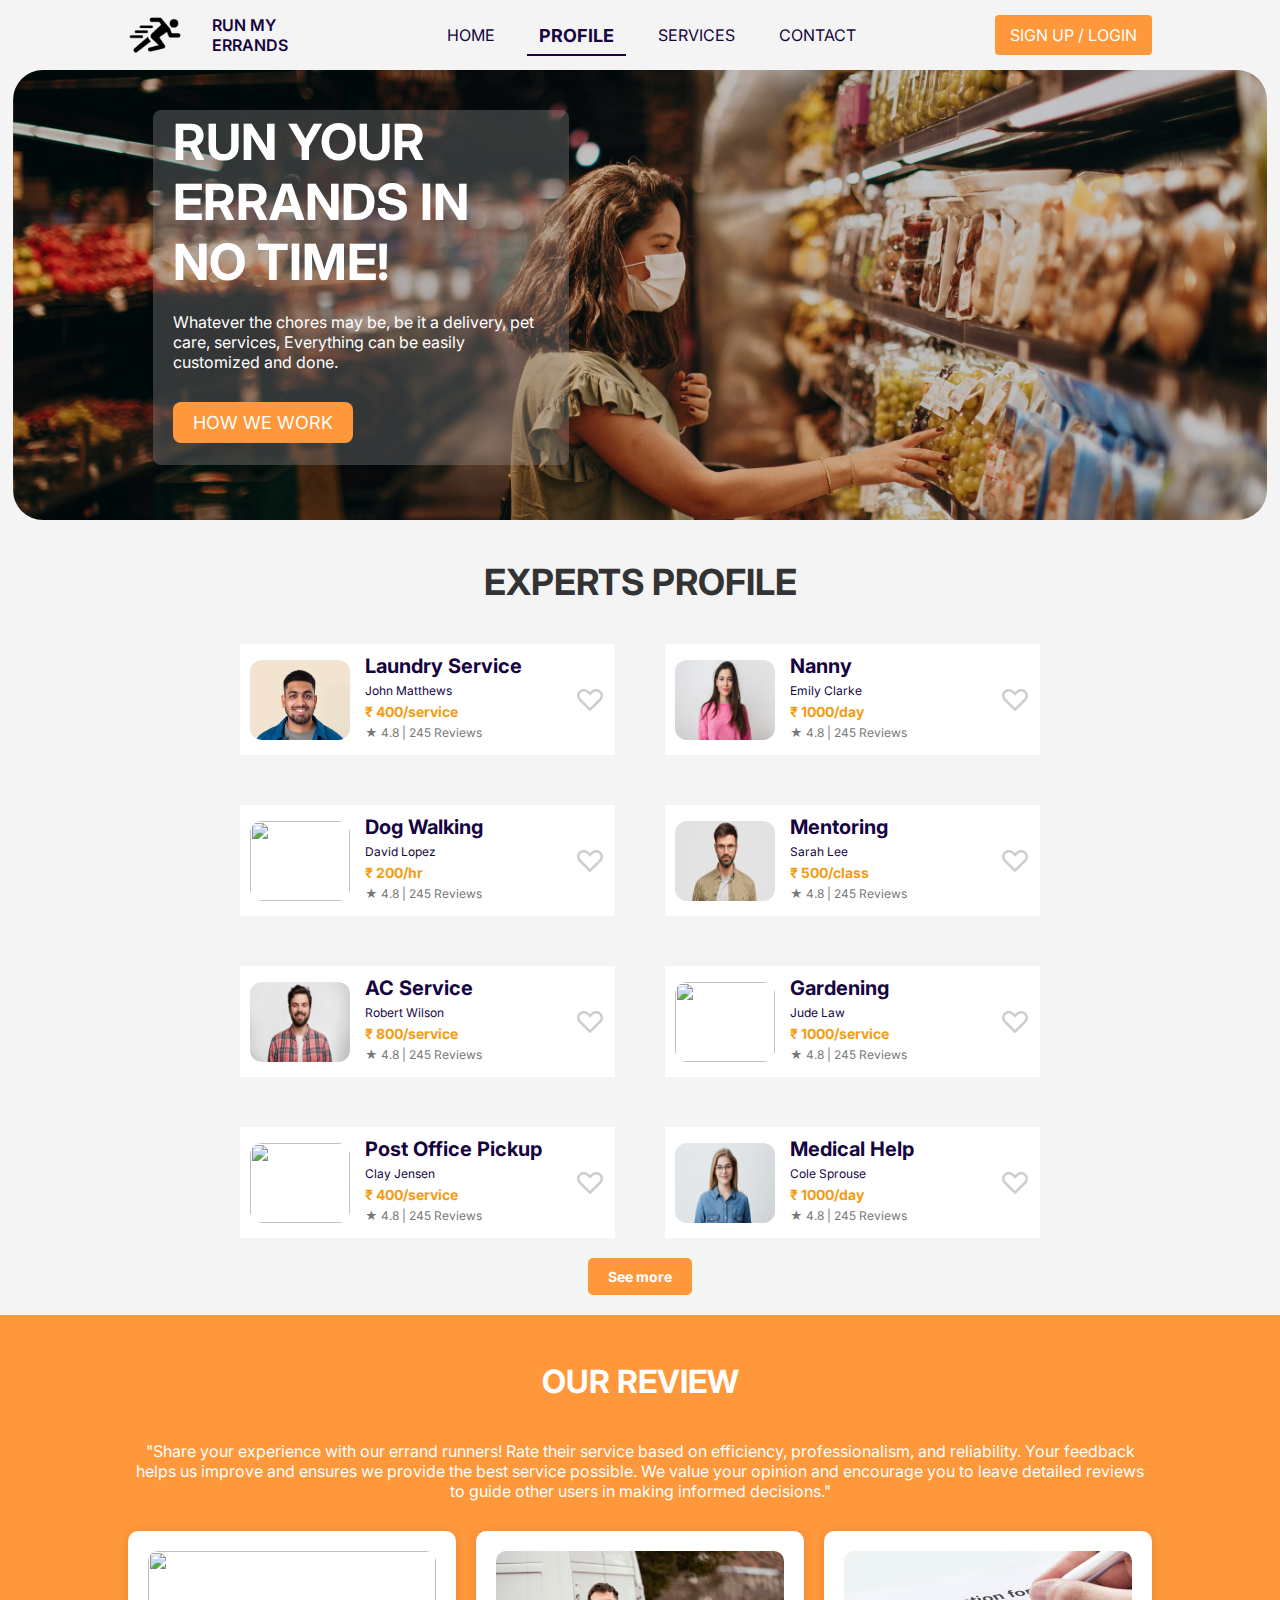
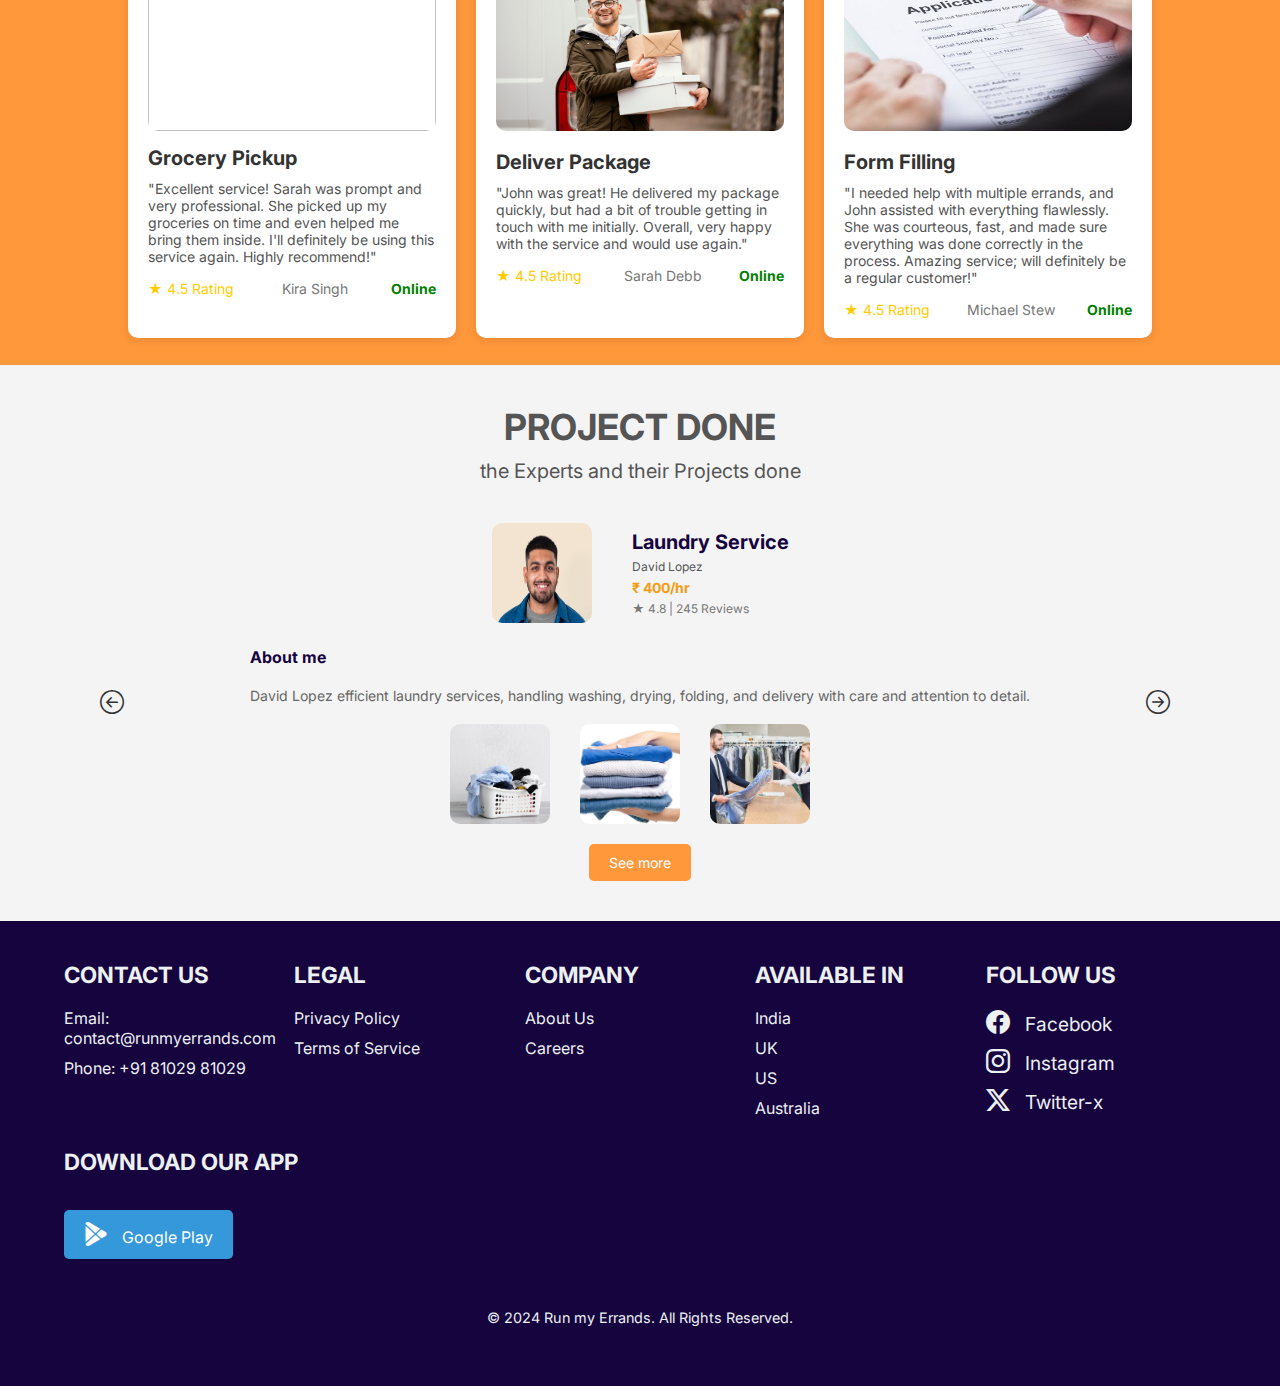
==== profile.html @ 44291fd5 "profile page added" ====
<!DOCTYPE html>
<html lang="en">
<head>
    <meta charset="UTF-8">
    <meta name="viewport" content="width=device-width, initial-scale=1.0">
    <title>Responsive Website</title>
    <link rel="stylesheet" href="https://cdn.jsdelivr.net/npm/bootstrap-icons@1.11.3/font/bootstrap-icons.min.css">
    <link rel="stylesheet" href="./css/profile.css">
</head>
</head>

<body>

        <!-- Navigation Bar -->
        <header>
            <nav class="navbar">
                <input type="checkbox" id="menu-toggle">
                <label for="menu-toggle" class="hamburger">
                    <div><li><a href="#home">HOME</a></li></div>
                    <div><li><a href="#profile">PROFILE</a></li></div>
                    <div><li><a href="#services">SERVICES</a></li></div>
                    <div><li><a href="#contact">CONTACT</a></li></div>
                </label>
                <div class="container-wrapper">
                    <div class="logo">
                        <a href="#">RUN MY<br>ERRANDS</a>
                        <img src="./images/logo.png" alt="logo">
                    </div>
                    <ul class="nav-links">
                        <li><a href="index.html">HOME</a></li>
                        <li><a href="profile.html" class="active">PROFILE</a></li>
                        <li><a href="#services">SERVICES</a></li>
                        <li><a href="#contact">CONTACT</a></li>
                    </ul>
                    <div class="button-container">
                        <button>SIGN UP / LOGIN</button>
                    </div>
                </div>
            </nav>
        </header>
        
    
        <!-- Hero Banner -->
        <section id="hero">
            <div class="hero-container-wrapper">
                <div class="hero-content">
                    <h1>RUN YOUR ERRANDS IN NO TIME!</h1>
                    <p>Whatever the chores may be, be it a delivery, pet care, services, Everything can be easily customized
                        and done.</p>
                    <div class="button">
                        <a href="#profile" class="btn-primary">HOW WE WORK</a>
                    </div>
                </div>
            </div>
        </section>
    
     <!-- Profile Cards Section -->

     <section class="experts-section">
        <h1>EXPERTS PROFILE</h1>
        <div class="experts-grid">
            <div class="expert-card">
               <img src="./images/profile-photos/i1.jpg">
                <div class="expert-details">
                    <h3>Laundry Service</h3>
                    <p>John Matthews</p>
                    <p class="price">₹ 400/service</p>
                    <p class="rating">★ 4.8 | 245 Reviews</p>
                </div>
                <span class="favorite">♡</span>
            </div>

            <div class="expert-card">
                <img src="./images/profile-photos/i2.jpg">
                <div class="expert-details">
                    <h3>Nanny</h3>
                    <p>Emily Clarke</p>
                    <p class="price">₹ 1000/day</p>
                    <p class="rating">★ 4.8 | 245 Reviews</p>
                </div>
                <span class="favorite">♡</span>
            </div>

            <div class="expert-card">
                <img src="./images/profile-photos/i3.jpg">
                <div class="expert-details">
                    <h3>Dog Walking</h3>
                    <p>David Lopez</p>
                    <p class="price">₹ 200/hr</p>
                    <p class="rating">★ 4.8 | 245 Reviews</p>
                </div>
                <span class="favorite">♡</span>
            </div>

            <div class="expert-card">
                <img src="./images/profile-photos/i4.jpg">
                <div class="expert-details">
                    <h3>Mentoring</h3>
                    <p>Sarah Lee</p>
                    <p class="price">₹ 500/class</p>
                    <p class="rating">★ 4.8 | 245 Reviews</p>
                </div>
                <span class="favorite">♡</span>
            </div>

            <div class="expert-card">
                <img src="./images/profile-photos/i5.jpg">
                <div class="expert-details">
                    <h3>AC Service</h3>
                    <p>Robert Wilson</p>
                    <p class="price">₹ 800/service</p>
                    <p class="rating">★ 4.8 | 245 Reviews</p>
                </div>
                <span class="favorite">♡</span>
            </div>

            <div class="expert-card">
                <img src="./images/profile-photos/i6.jpg">
                <div class="expert-details">
                    <h3>Gardening</h3>
                    <p>Jude Law</p>
                    <p class="price">₹ 1000/service</p>
                    <p class="rating">★ 4.8 | 245 Reviews</p>
                </div>
                <span class="favorite">♡</span>
            </div>

            <div class="expert-card">
                <img src="./images/profile-photos/i7.jpg">
                <div class="expert-details">
                    <h3>Post Office Pickup</h3>
                    <p>Clay Jensen</p>
                    <p class="price">₹ 400/service</p>
                    <p class="rating">★ 4.8 | 245 Reviews</p>
                </div>
                <span class="favorite">♡</span>
            </div>

            <div class="expert-card">
                <img src="./images/profile-photos/i8.jpg">
                <div class="expert-details">
                    <h3>Medical Help</h3>
                    <p>Cole Sprouse</p>
                    <p class="price">₹ 1000/day</p>
                    <p class="rating">★ 4.8 | 245 Reviews</p>
                </div>
                <span class="favorite">♡</span>
            </div>
        </div>
        <div class="see-more">
            <a href="#">See more</a>
        </div>
    </section>

    <!-- Review section starts -->
    <section class="reviews">
        <div class="review-wrapper">
        <div class="review-list">
            <section class="reviews-section">
                <h2>OUR REVIEW</h2>
                <br>
                <p>"Share your experience with our errand runners! Rate their service based on efficiency, professionalism, and reliability. Your feedback helps us improve and ensures we provide the best service possible. We value your opinion and encourage you to leave detailed reviews to guide other users in making informed decisions."</p>
                <div class="review-cards">
                    <div class="review-card">
                        <img src="./images/profile-photos/dogwalking.jpg">
                        <h3>Grocery Pickup</h3>
                        <p>"Excellent service! Sarah was prompt and very professional. She picked up my groceries on time and even helped me bring them inside. I'll definitely be using this service again. Highly recommend!"</p>
                        <div class="review-footer">
                            <span class="rating">★ 4.5 Rating</span>
                            <span>Kira Singh</span>
                            <span class="status">Online</span>
                        </div>
                    </div>
                    <div class="review-card">
                        <img src="./images/profile-photos/delivery.jpg">
                        <h3>Deliver Package</h3>
                        <p>"John was great! He delivered my package quickly, but had a bit of trouble getting in touch with me initially. Overall, very happy with the service and would use again."</p>
                        <div class="review-footer">
                            <span class="rating">★ 4.5 Rating</span>
                            <span>Sarah Debb</span>
                            <span class="status">Online</span>
                        </div>
                    </div>
                    <div class="review-card">
                        <img src="/images/profile-photos/form-fillimg.jpg">
                        <h3>Form Filling</h3>
                        <p>"I needed help with multiple errands, and John assisted with everything flawlessly. She was courteous, fast, and made sure everything was done correctly in the process. Amazing service; will definitely be a regular customer!"</p>
                        <div class="review-footer">
                            <span class="rating">★ 4.5 Rating</span>
                            <span>Michael Stew</span>
                            <span class="status">Online</span>
                        </div>
                    </div>
                </div>
            </section>
        </div>
        </div>
    </section>

    
<!-- review section ends -->
    
<!-- about expert -->
<section class="projects">
        <h1>PROJECT DONE</h1>
        <p> the Experts and their Projects done</p>
        <div class="expert-container">   
                <!-- Left Arrow -->
                <i class="bi bi-arrow-left-circle arrow-left"></i>

            <div class="service-card">
              <div class="profile">
                <img src="./images/profile-photos/i1.jpg">
              </div>
              <div class="info">
                        <h3>Laundry Service</h3>
                        <p>David Lopez</p>
                        <p class="price">₹ 400/hr</p>
                        <p class="rating">★ 4.8 | 245 Reviews</p>
                    </div>
            </div>
            <br>
        
            <div class="about">
              <h3>About me</h3>
              <p>David Lopez efficient laundry services, handling washing, drying, folding, and delivery with care and attention to detail.</p>
            </div>
        
            <div class="gallery">
              <img src="./images/profile-photos/laundry1.jpg">
              <img src="./images/profile-photos/laundry2.jpg">
              <img src="./images/profile-photos/laundry3.jpg">
            </div>
                            <!-- Right Arrow -->
                            <i class="bi bi-arrow-right-circle arrow-right"></i>
        
            <div class="see-more-about">
                <a href="#">See more</a>
            </div>
        </div>
</section>

    <!-- Footer Section -->
    <footer class="footer">
        <div class="container">
            <div class="footer-section contact-us">
                <h3>CONTACT US</h3>
                <a href="#" class="contact">Email: contact@runmyerrands.com</a>
                <a href="#" class="contact">Phone: +91 81029 81029</a>
            </div>

            <div class="footer-section legal">
                <h3>LEGAL</h3>
                <ul>
                    <li><a href="#">Privacy Policy</a></li>
                    <li><a href="#">Terms of Service</a></li>
                </ul>
            </div>

            <div class="footer-section company">
                <h3>COMPANY</h3>
                <ul>
                    <li><a href="#">About Us</a></li>
                    <li><a href="#">Careers</a></li>
                </ul>
            </div>

            <div class="footer-section available-in">
                <h3>AVAILABLE IN</h3>
                <a href="#" class="country">India</a>
                <a href="#" class="country">UK</a>
                <a href="#" class="country">US</a>
                <a href="#" class="country">Australia</a>
            </div>

            <div class="footer-section social-links">
                <h3>FOLLOW US</h3>
                <a href="https://www.facebook.com/" target="_blank" class="social-icon" ><i class="bi bi-facebook"></i> Facebook</a>
                <a href="https://www.instagram.com/" target="_blank"class="social-icon"><i class="bi bi-instagram"></i> Instagram</a>
                <a href="https://x.com/" target="_blank" class="social-icon"><i class="bi bi-twitter-x"></i> Twitter-x</a>
            </div>

            <div class="footer-section download-links">
                <h3>DOWNLOAD OUR APP</h3>
                <a href="https://r.search.yahoo.com/_ylt=AwrKHAWwHWtn9AIAH6S7HAx.;_ylu=Y29sbwNzZzMEcG9zAzEEdnRpZAMEc2VjA3Ny/RV=2/RE=1736282801/RO=10/RU=https%3a%2f%2fplay.google.com%2f/RK=2/RS=LiY57EEKbMz_Dxvr5HubxwQuwfU-" target="_blank" class="store-link">
                    <i class="bi bi-google-play"></i>
                    Google Play
                </a>
            </div>
        </div>  

            <!-- Copyright Section -->
            <div class="footer-bottom">
                <p>© 2024 Run my Errands. All Rights Reserved.</p>
            </div>
    </footer>
    
</body>
</html>
---- css/profile.css ----
@import url(https://fonts.googleapis.com/css2?family=Inter:wght@100;200;300;400;500;600;800;900&display=swap);

* {
    padding: 0px;
    margin: 0px;
    font-family: 'Inter', sans-serif;
}

body {
    font-family: 'Arial', sans-serif;
    background-color: #f4f4f4;
    color: rgb(22, 4, 63);
}

/* Navigation Bar starts */
.navbar {
    height: 70px;
    width: 100%;
    display: flex;
    align-items: center;
    justify-content: center;
}

.navbar .container-wrapper {
    height: 100%;
    width: 80%;
    display: flex;
    align-items: center;
    justify-content: space-between;
}

.navbar .logo {
    display: flex;
    align-items: center;
    justify-content: center;
    gap: 10px;
}

.navbar .logo a {
    color: rgb(22, 4, 63);
    font-size: 16px;
    text-decoration: none;
    order: 1;
    font-weight: 600;
}

.navbar .container-wrapper .logo img {
    height: 54px;
    width: 54px;
}

.navbar .nav-links {
    list-style: none;
    display: flex;
}

.navbar .nav-links li {
    margin-left: 20px;
}

.navbar .nav-links a {
    color: rgb(22, 4, 63);
    text-decoration: none;
    font-size: 16px;
    padding: 8px 12px;
}

.navbar .nav-links a:hover {
    color: #ffffff;
    background-color: rgb(22, 4, 63);
    border-radius: 4px;
    box-shadow: 0 8px 15px rgba(0, 0, 0, 0.2);
}

.navbar .nav-links a.active {
    font-size: 18px;
    font-weight: bold;
    border-bottom: 2px solid rgb(22, 4, 63);
}

.navbar .container-wrapper .button-container button {
    padding: 10px 15px;
    background-color: rgb(255, 151, 59);
    color: rgb(255, 255, 255);
    border: none;
    font-size: 16px;
    border-radius: 4px;
}

.navbar .container-wrapper .button-container button:hover {
    background-color: #e65c00;
    transform: scale(1.05);
    box-shadow: 0 8px 15px rgba(0, 0, 0, 0.2);
    transition-duration: 0.7s;
}

.navbar .container-wrapper .button-container button:active {
    background-color: green;
    /* transition-duration: 0.7s; */
}

#menu-toggle {
    display: none;
}

.hamburger {
    display: none;
    cursor: pointer;
    flex-direction: column;
    gap: 4px;
}

.hamburger div {
    width: 25px;
    height: 3px;
    background-color: rgb(22, 4, 63);
}


/* Navigation Bar ends */

/* Media query- Navbar */
@media only screen and (max-width: 930px) {
    .container-wrapper {
        justify-content: space-evenly;
    }

    .nav-links {
        position: absolute;
        top: 70px;
        left: 0;
        width: 100%;
        background-color: #fff;
        flex-direction: column;
        text-align: left;
        padding-left: 20px;
        max-height: 0;
        overflow: hidden;
        transition: max-height 0.3s ease-in-out;
    }

    .nav-links li {
        margin: 15px 0;
    }

    .hamburger {
        display: flex;
    }

    .navbar .logo {
        position: absolute;
        left: 50%;
        transform: translateX(-50%);
    }

    .button-container {
        position: absolute;
        right: 40px;
    }
}

/* Hero Banner starts*/
#hero {
    height: 450px;
    width: auto;
    display: flex;
    align-items: center;
    justify-content: center;
    /*background-color: orange;*/
}

#hero .hero-container-wrapper {
    height: 100%;
    width: 98%;
    background-color: blueviolet;
    background-image: url('../images/banner.jpg');
    background-size: cover;
    background-position: center;
    background-color: rgb(0, 0, 0, 0.2);
    border-radius: 30px;
    background-blend-mode: overlay;
    color: white;
}

#hero .hero-container-wrapper .hero-content {
    height: 70%;
    width: 30%;
    display: flex;
    flex-direction: column;
    align-items: center;
    justify-content: center;
    padding: 20px;
    margin-left: 140px;
    margin-top: 40px;
    background-color: rgba(151, 149, 149, 0.323);
    border-radius: 8px;
    /* background-color: yellowgreen;*/
    /*filter: blur(2px);*/

}

#hero .hero-container-wrapper .hero-content .button {
    height: 100%;
    width: 100%;
    /*background-color: aqua;*/
    display: flex;
    flex-direction: column-reverse;
    align-items: start;
    justify-content: center;
    margin-bottom: 20px;
}

#hero .hero-container-wrapper .hero-content:hover {
    transform: scale(1.05);
    box-shadow: 0 8px 15px rgba(0, 0, 0, 0.2);
    transition-duration: 0.7s;
}

#hero .hero-content h3 {
    background-color: rgb(230, 92, 0);
    padding: 5px;
}

#hero .hero-content h1 {
    font-size: 50px;
    margin-bottom: 20px;
    color: white;
    /*background-color: aqua;*/
}

#hero .hero-content p {
    font-size: 16px;
    margin-bottom: 30px;
}

#hero .btn-primary {
    padding: 10px 20px;
    background-color: rgb(255, 151, 59);
    color: white;
    text-decoration: none;
    font-size: 18px;
    border-radius: 8px;
}

#hero .btn-primary:hover {
    background-color: #e65c00;
}
/* Heroic banner ends */

/* Expert secton start */

.experts-section {
    height: 1auto;
    /* padding: 40px 20px; */
    /* background-color:yellowgreen; */
    margin-top: 40px;
}

.experts-section h1 {
    font-size: 36px;
    text-align: center;
    margin-bottom: 40px;
    /* background-color: #ffcc00; */
    color: #333;
}

.experts-grid {
    display: grid;
    grid-template-columns: repeat(2, 1fr);
    grid-template-rows: repeat(4, 1fr);
    gap: 50px;
    max-width: 800px;
    margin: 0 auto;
}

.expert-card {
    display: flex;
    align-items: center;
    background: #ffffff;
    padding: 10px;
    /* border-radius: 10px;
    box-shadow: 0 2px 10px rgba(0, 0, 0, 0.1); */
}

.expert-card:hover{
  outline: 3px solid rgb(255, 151, 59);
  border-radius: 12px;
}

.expert-card img {
    width: 100px;
    height: 80px;
    border-radius: 12px;
    margin-right: 15px;
}

.expert-details {
    flex-grow: 1;
}

.expert-details h3 {
    font-size: 20px;
    margin: 0 0 5px;
}

.expert-details p {
    font-size: 12px;
    margin: 5px 0;
}

.expert-details .price {
    font-size: 14px;
    color: #f39c12;
    font-weight: bold;
}

.expert-details .rating {
    font-size: 12px;
    color: #777;
}

.favorite {
    font-size: 30px;
    color: #ccc;
    cursor: pointer;
}

.favorite:hover {
    color: #f39c12;
}

.see-more {
    text-align: center;
    margin-top: 0px;
}

.see-more a {
    display: inline-block;
    padding: 10px 20px;
    font-size: 14px;
    color: #ffffff;
    background-color: rgb(255, 151, 59);
    border-radius: 5px;
    text-decoration: none;
}

.see-more a:hover {
    background-color: #d35400;
}

.arrow-left,
.arrow-right {
    font-size: 2rem;
    color: #333;
    cursor: pointer;
}

.arrow-left {
    position: absolute;
    left: 100px;
}

.arrow-right {
    position: absolute;
    right: 100px;
}

/* expert section ends */

/* Review section starts */

.reviews {
  height: 650px;
  background-color: rgb(255, 151, 59);
  margin-top:20px;
  text-align: center;
  display: flex;
  align-items: center;
  justify-content: center;
  /* margin-bottom: 20px; */
}

.reviews h2 {
  font-size: 24px;
  margin-bottom: 10px;
}

.review-wrapper{
  height: auto;
  width: 80%;
  /* background-color: blueviolet; */
}

.review-list {
  display: flex;
  justify-content: center;
  gap: 15px;
  margin-top: 20px;
}

.reviews-section {
  /* height: 500px; */
    /* background-color:blueviolet; */
    /* padding: 40px 20px; */
    text-align: center;
    /* margin-top: 40px; */
}


.reviews-section h2 {
    font-size: 32px;
    margin-bottom: 20px;
    color: white;
    /* background-color: aqua; */
}

.reviews-section p {
    font-size: 16px;
    margin-bottom: 30px;
    color: white;
    /* background-color: #ffcc00; */
}

.review-cards {
    display: grid;
    grid-template-columns: repeat(auto-fit, minmax(300px, 1fr));
    gap: 20px;
    max-width: 1200px;
    margin: 0 auto;
    /* background-color: #2512f3; */
}

.review-card {
    background: white;
    padding: 20px;
    border-radius: 10px;
    box-shadow: 0 2px 10px rgba(0, 0, 0, 0.1);
    text-align: left;
}

.review-card img {
    width: 100%;
    border-radius: 10px;
    margin-bottom: 15px;
}

.review-card h3 {
    font-size: 20px;
    margin-bottom: 10px;
    color: #333;
}

.review-card p {
    font-size: 14px;
    color: #555;
    margin-bottom: 15px;
}

.review-footer {
    display: flex;
    justify-content: space-between;
    align-items: center;
    font-size: 14px;
    color: #777;
}

.review-footer .rating {
    color: #ffcc00;
}

.review-footer .status {
    color: green;
    font-weight: bold;
}

  img {
    width: 200px;
    height: 180px;
    margin-right: 20px;
  }
  
  /* .text-container {
    text-align: left;
    background-color: blue;
  }
  
  h2, h3, p {
    margin: 0;
  }
   */
  .reviews {
    display: flex;
    align-items: center;
  }
  
  .reviews span:first-child {
    margin-right: 5px;
  }

/* Review section ends */

/* container section starts */

.projects{
  /* background-color: pink; */
  margin-top: 40px;
  display: flex;
  flex-direction: column;
  align-items: center;
  justify-content: center;
}

.projects h1{
  color: #555;
  font-size: 36px;
}

.projects p{
  color: #555;
  font-size: 20px;
}
.expert-container {
  display: flex;
  flex-direction: column;
  align-items: center;
  justify-content: center;
  /* background-color: aquamarine; */
  margin-top: 40px;
}

h1 {
  margin-bottom: 10px;
  color: #000000;
  font-weight: bold;
  font-size: 24px;
  /* background-color: green; */
}


.service-card {
  display: flex;
  align-items: center;
  gap: 20px;
  /* background-color: green; */
}

.profile img {
  width: 100px;
  height: 100px;
  border-radius: 10px;
}

.expert-details {
  flex-grow: 1;
}

.info h3 {
  font-size: 20px;
  margin: 0 0 5px;
}

.info p {
  font-size: 12px;
  margin: 5px 0;
}

.info .price {
  font-size: 14px;
  color: #f39c12;
  font-weight: bold;
}

.info .rating {
  font-size: 12px;
  color: #777;
}

.price {
  color: #f39c12;
  font-weight: bold;
}

.rating {
  color: #f39c12;
  font-size: 14px;
}

.about h3 {
  margin-bottom: 20px;
  font-size: 16px;
  font-weight: bold;
}

.about p {
  font-size: 14px;
  color: #666;
}

.see-more {
  display: block;
  margin-top: 20px;
  color: #000000;
  font-size: 14px;
  font-weight: bold;
  text-decoration: none;
}

.gallery {
  display: flex;
  gap: 10px;
  justify-content: center;
  margin-top: 20px;
}

.gallery img {
  width: 100px;
  height: 100px;
  object-fit: cover;
  border-radius: 10px;
}

.see-more-about {
  text-align: center;
  margin-top: 20px;
}

.see-more-about a {
  display: inline-block;
  padding: 10px 20px;
  font-size: 14px;
  color: #ffffff;
  background-color: rgb(255, 151, 59);
  border-radius: 5px;
  text-decoration: none;
}


.see-more-about a:hover {
  background-color: #d35400;
}
/* container section ends */

/* Footer section starts */
.footer {
  background-color: rgb(22, 4, 63);
  color: white;
  padding: 40px 0;
  font-family: Arial, sans-serif;
  margin-top: 40px;
}

.container {
  width: 90%;
  max-width: 1200px;
  margin: 0 auto;
  display: flex;
  flex-wrap: wrap;
  justify-content: space-between;
}

.footer-section {
  flex: 1 1 200px;
  margin-bottom: 20px;
}

.footer-section h3 {
  font-size: 1.4rem;
  margin-bottom: 20px;
  font-weight: bold;
  color: #ecf0f1;
}

.footer-section a {
  color: #ecf0f1;
  text-decoration: none;
  font-size: 1rem;
  margin-bottom: 10px;
  display: block;
}

.footer-section a:hover {
  color: #3498db;
  text-decoration: underline;
}

.footer-section ul {
  list-style-type: none;
}

.footer-section ul li {
  margin-bottom: 10px;
}

.footer-section .contact {
  font-size: 1rem;
  margin-bottom: 10px;
}

.footer-section .social-icon {
  font-size: 1.2rem;
  margin-right: 10px;
}

.footer-section .store-link {
  display: inline-block;
  background-color: #3498db;
  color: white;
  padding: 10px 20px;
  border-radius: 5px;
  text-decoration: none;
  font-size: 1rem;
  margin-top: 15px;
}

.footer-section .store-link:hover {
  background-color: #2980b9;
}

/* Social Links Icons Styling */
.bi {
  margin-right: 10px;
  font-size: 1.5rem;
}

/* Footer Bottom Styling */
.footer-bottom {
  /* background-color: #34495e; */
  color: #ecf0f1;
  text-align: center;
  padding: 20px 0;
  font-size: 0.9rem;
}

.footer-bottom p {
  margin: 0;
}
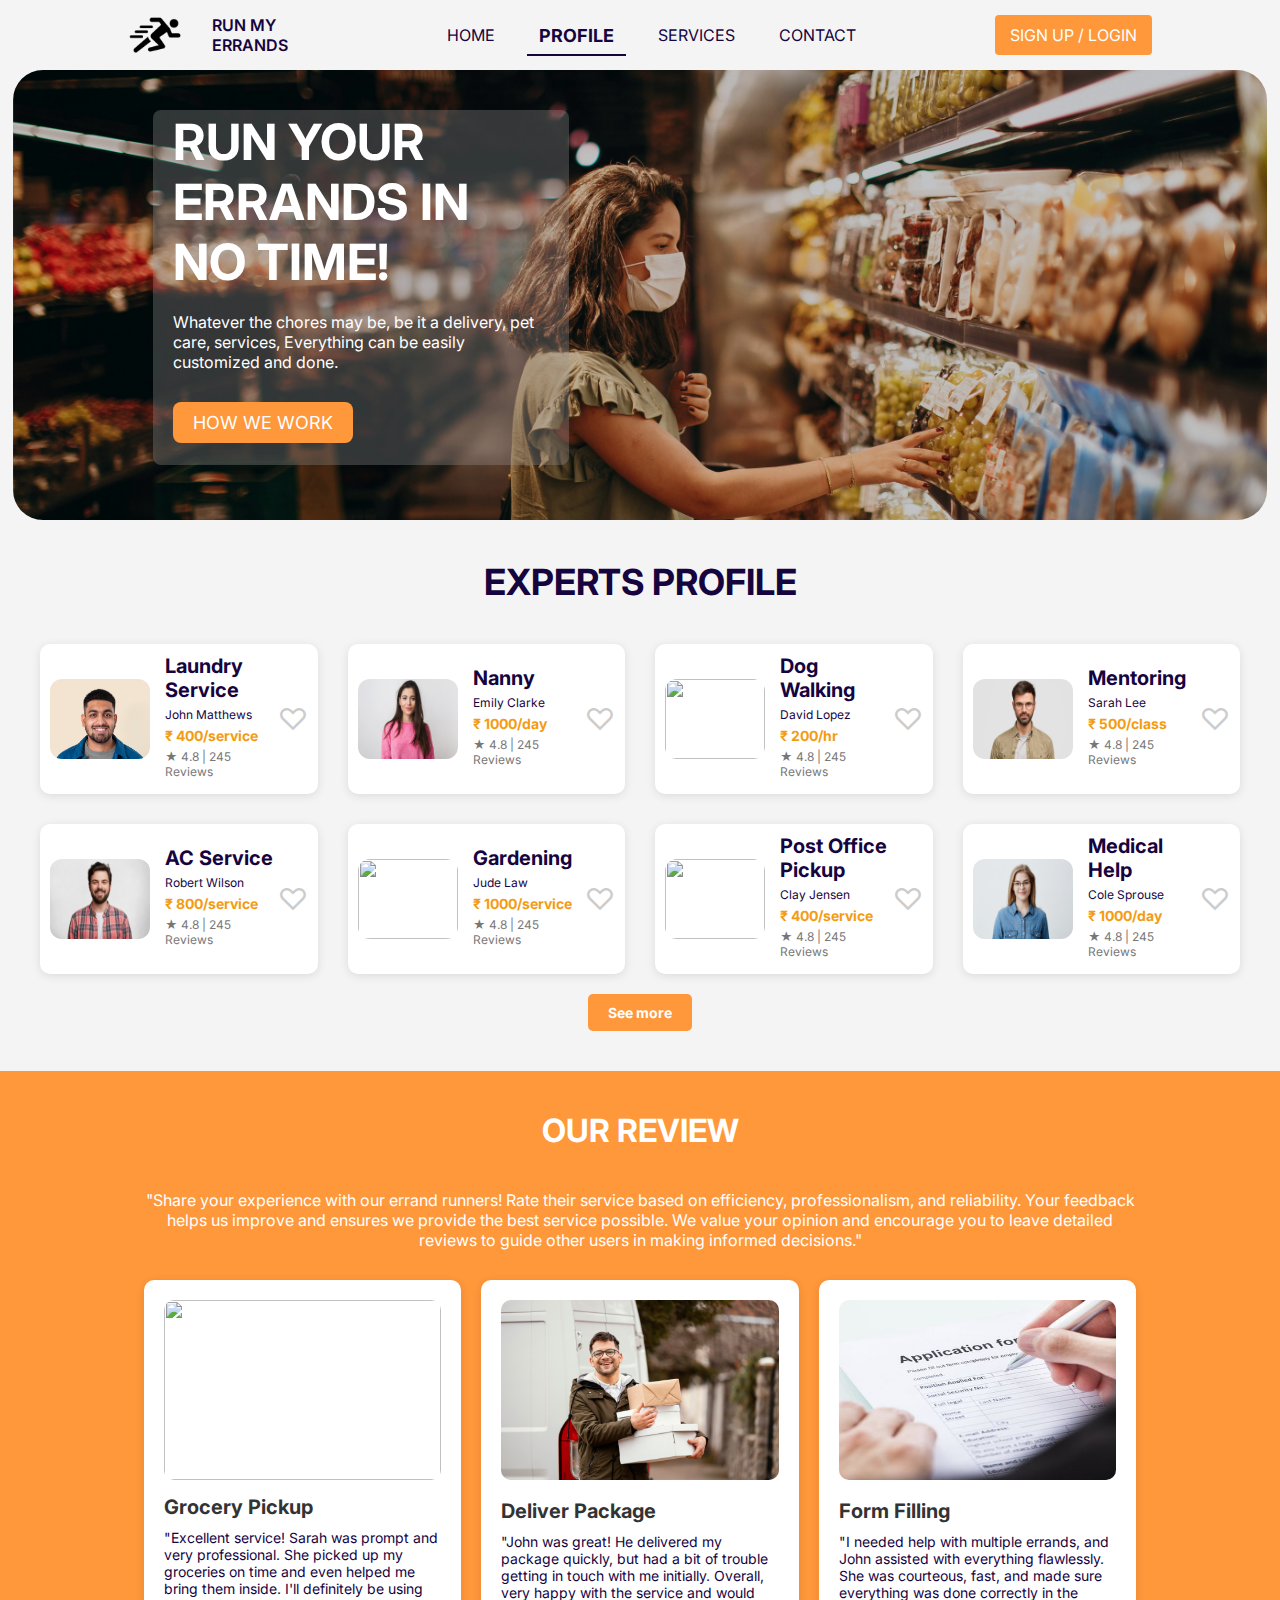
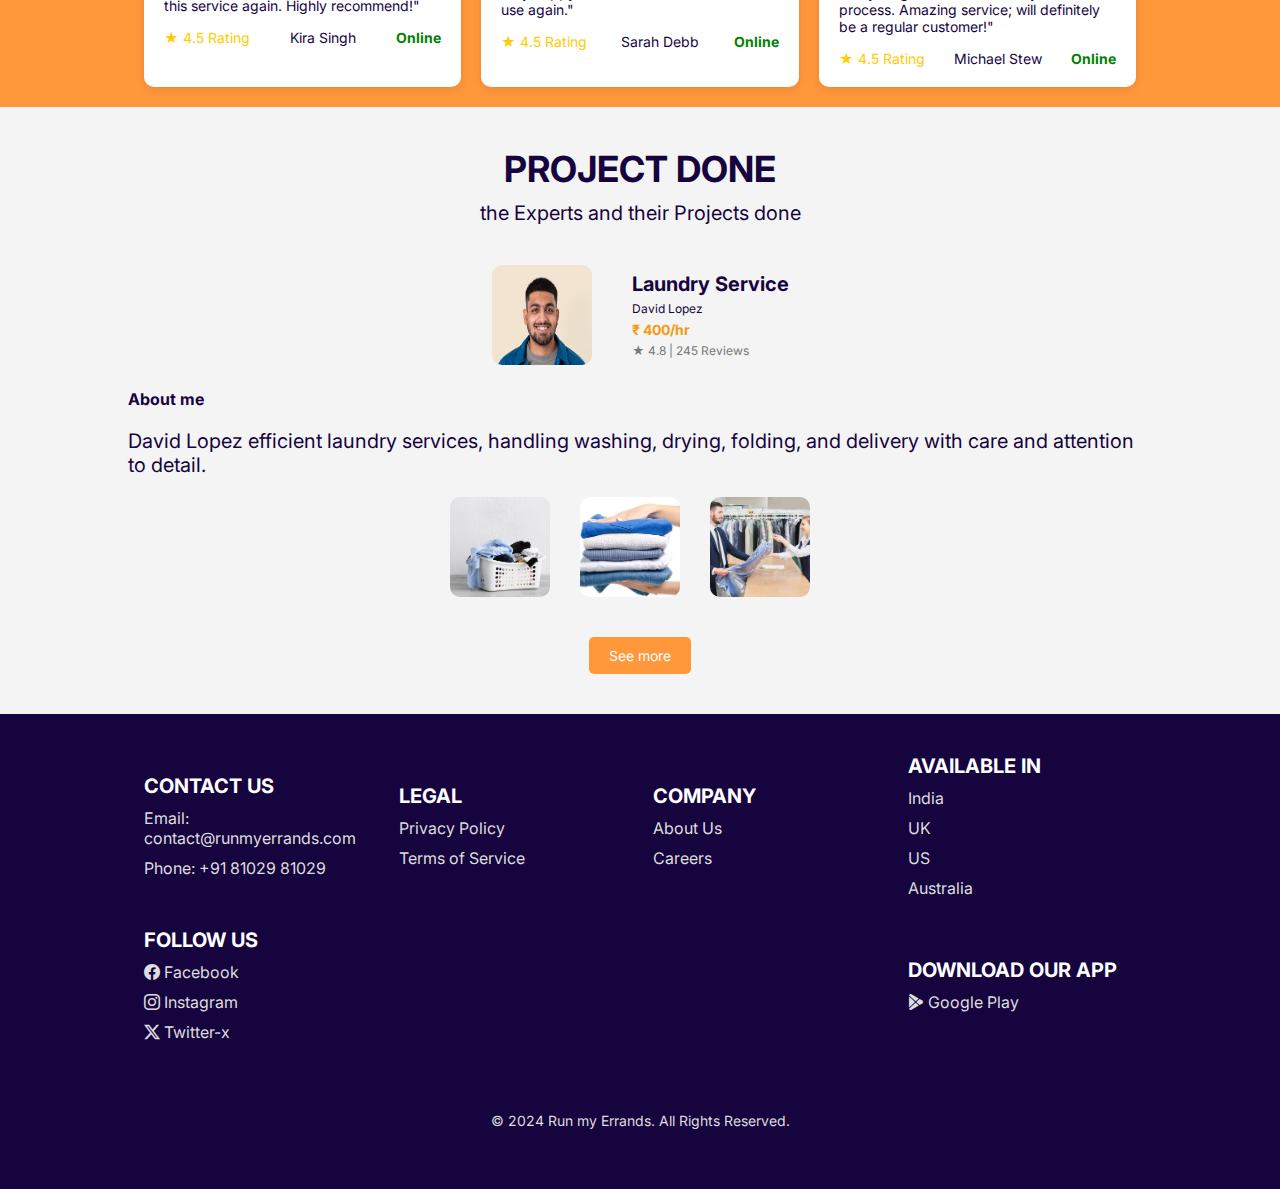
==== commit f82d513c: "final" ====
--- a/profile.html
+++ b/profile.html
@@ -1,66 +1,66 @@
 <!DOCTYPE html>
 <html lang="en">
+
 <head>
     <meta charset="UTF-8">
     <meta name="viewport" content="width=device-width, initial-scale=1.0">
     <title>Responsive Website</title>
     <link rel="stylesheet" href="https://cdn.jsdelivr.net/npm/bootstrap-icons@1.11.3/font/bootstrap-icons.min.css">
     <link rel="stylesheet" href="./css/profile.css">
+    <link rel="stylesheet" href="./css/stylesheet.css">
 </head>
 </head>
 
 <body>
 
-        <!-- Navigation Bar -->
-        <header>
-            <nav class="navbar">
-                <input type="checkbox" id="menu-toggle">
-                <label for="menu-toggle" class="hamburger">
-                    <div><li><a href="#home">HOME</a></li></div>
-                    <div><li><a href="#profile">PROFILE</a></li></div>
-                    <div><li><a href="#services">SERVICES</a></li></div>
-                    <div><li><a href="#contact">CONTACT</a></li></div>
-                </label>
-                <div class="container-wrapper">
-                    <div class="logo">
-                        <a href="#">RUN MY<br>ERRANDS</a>
-                        <img src="./images/logo.png" alt="logo">
-                    </div>
-                    <ul class="nav-links">
-                        <li><a href="index.html">HOME</a></li>
-                        <li><a href="profile.html" class="active">PROFILE</a></li>
-                        <li><a href="#services">SERVICES</a></li>
-                        <li><a href="#contact">CONTACT</a></li>
-                    </ul>
-                    <div class="button-container">
-                        <button>SIGN UP / LOGIN</button>
-                    </div>
-                </div>
-            </nav>
-        </header>
-        
-    
-        <!-- Hero Banner -->
-        <section id="hero">
-            <div class="hero-container-wrapper">
-                <div class="hero-content">
-                    <h1>RUN YOUR ERRANDS IN NO TIME!</h1>
-                    <p>Whatever the chores may be, be it a delivery, pet care, services, Everything can be easily customized
-                        and done.</p>
-                    <div class="button">
-                        <a href="#profile" class="btn-primary">HOW WE WORK</a>
-                    </div>
-                </div>
-            </div>
-        </section>
-    
-     <!-- Profile Cards Section -->
-
-     <section class="experts-section">
+    <!-- Navigation bar -->
+    <header>
+        <nav class="navbar">
+            <input type="checkbox" id="menu-toggle">
+            <label for="menu-toggle" class="hamburger">
+                <div></div>
+                <div></div>
+                <div></div>
+            </label>
+            <div class="container-wrapper">
+                <div class="logo">
+                    <a href="#">RUN MY<br>ERRANDS</a>
+                    <img src="./images/logo.png" alt="logo">
+                </div>
+                <ul class="nav-links">
+                    <li><a href="index.html">HOME</a></li>
+                    <li><a href="profile.html" class="active">PROFILE</a></li>
+                    <li><a href="service.html">SERVICES</a></li>
+                    <li><a href="#contact">CONTACT</a></li>
+                </ul>
+                <div class="button-container">
+                    <button>SIGN UP / LOGIN</button>
+                </div>
+            </div>
+        </nav>
+    </header>
+
+    <!-- Hero Banner -->
+    <section id="hero">
+        <div class="hero-container-wrapper">
+            <div class="hero-content">
+                <h1>RUN YOUR ERRANDS IN NO TIME!</h1>
+                <p>Whatever the chores may be, be it a delivery, pet care, services, Everything can be easily customized
+                    and done.</p>
+                <div class="button">
+                    <a href="#profile" class="btn-primary">HOW WE WORK</a>
+                </div>
+            </div>
+        </div>
+    </section>
+
+
+    <!-- Profile Cards Section -->
+    <section class="experts-section">
         <h1>EXPERTS PROFILE</h1>
         <div class="experts-grid">
             <div class="expert-card">
-               <img src="./images/profile-photos/i1.jpg">
+                <img src="./images/profile-photos/i1.jpg">
                 <div class="expert-details">
                     <h3>Laundry Service</h3>
                     <p>John Matthews</p>
@@ -155,145 +155,153 @@
     <!-- Review section starts -->
     <section class="reviews">
         <div class="review-wrapper">
-        <div class="review-list">
-            <section class="reviews-section">
-                <h2>OUR REVIEW</h2>
-                <br>
-                <p>"Share your experience with our errand runners! Rate their service based on efficiency, professionalism, and reliability. Your feedback helps us improve and ensures we provide the best service possible. We value your opinion and encourage you to leave detailed reviews to guide other users in making informed decisions."</p>
-                <div class="review-cards">
-                    <div class="review-card">
-                        <img src="./images/profile-photos/dogwalking.jpg">
-                        <h3>Grocery Pickup</h3>
-                        <p>"Excellent service! Sarah was prompt and very professional. She picked up my groceries on time and even helped me bring them inside. I'll definitely be using this service again. Highly recommend!"</p>
-                        <div class="review-footer">
-                            <span class="rating">★ 4.5 Rating</span>
-                            <span>Kira Singh</span>
-                            <span class="status">Online</span>
+            <div class="review-list">
+                <section class="reviews-section">
+                    <h2>OUR REVIEW</h2>
+                    <br>
+                    <p>"Share your experience with our errand runners! Rate their service based on efficiency,
+                        professionalism, and reliability. Your feedback helps us improve and ensures we provide the best
+                        service possible. We value your opinion and encourage you to leave detailed reviews to guide
+                        other users in making informed decisions."</p>
+                    <div class="review-cards">
+                        <div class="review-card">
+                            <img src="./images/profile-photos/dogwalking.jpg">
+                            <h3>Grocery Pickup</h3>
+                            <p>"Excellent service! Sarah was prompt and very professional. She picked up my groceries on
+                                time and even helped me bring them inside. I'll definitely be using this service again.
+                                Highly recommend!"</p>
+                            <div class="review-footer">
+                                <span class="rating">★ 4.5 Rating</span>
+                                <span>Kira Singh</span>
+                                <span class="status">Online</span>
+                            </div>
+                        </div>
+                        <div class="review-card">
+                            <img src="./images/profile-photos/delivery.jpg">
+                            <h3>Deliver Package</h3>
+                            <p>"John was great! He delivered my package quickly, but had a bit of trouble getting in
+                                touch with me initially. Overall, very happy with the service and would use again."</p>
+                            <div class="review-footer">
+                                <span class="rating">★ 4.5 Rating</span>
+                                <span>Sarah Debb</span>
+                                <span class="status">Online</span>
+                            </div>
+                        </div>
+                        <div class="review-card">
+                            <img src="/images/profile-photos/form-fillimg.jpg">
+                            <h3>Form Filling</h3>
+                            <p>"I needed help with multiple errands, and John assisted with everything flawlessly. She
+                                was courteous, fast, and made sure everything was done correctly in the process. Amazing
+                                service; will definitely be a regular customer!"</p>
+                            <div class="review-footer">
+                                <span class="rating">★ 4.5 Rating</span>
+                                <span>Michael Stew</span>
+                                <span class="status">Online</span>
+                            </div>
                         </div>
                     </div>
-                    <div class="review-card">
-                        <img src="./images/profile-photos/delivery.jpg">
-                        <h3>Deliver Package</h3>
-                        <p>"John was great! He delivered my package quickly, but had a bit of trouble getting in touch with me initially. Overall, very happy with the service and would use again."</p>
-                        <div class="review-footer">
-                            <span class="rating">★ 4.5 Rating</span>
-                            <span>Sarah Debb</span>
-                            <span class="status">Online</span>
-                        </div>
-                    </div>
-                    <div class="review-card">
-                        <img src="/images/profile-photos/form-fillimg.jpg">
-                        <h3>Form Filling</h3>
-                        <p>"I needed help with multiple errands, and John assisted with everything flawlessly. She was courteous, fast, and made sure everything was done correctly in the process. Amazing service; will definitely be a regular customer!"</p>
-                        <div class="review-footer">
-                            <span class="rating">★ 4.5 Rating</span>
-                            <span>Michael Stew</span>
-                            <span class="status">Online</span>
-                        </div>
-                    </div>
-                </div>
-            </section>
-        </div>
+                </section>
+            </div>
         </div>
     </section>
-
-    
-<!-- review section ends -->
-    
-<!-- about expert -->
-<section class="projects">
+    <!-- review section ends -->
+
+    <!-- about expert -->
+    <section class="projects">
         <h1>PROJECT DONE</h1>
         <p> the Experts and their Projects done</p>
-        <div class="expert-container">   
-                <!-- Left Arrow -->
-                <i class="bi bi-arrow-left-circle arrow-left"></i>
-
-            <div class="service-card">
-              <div class="profile">
-                <img src="./images/profile-photos/i1.jpg">
-              </div>
-              <div class="info">
+        <div class="projects-wrapper">
+            <div class="expert-container">
+                <div class="service-card">
+                    <div class="profile">
+                        <img src="./images/profile-photos/i1.jpg">
+                    </div>
+                    <div class="info">
                         <h3>Laundry Service</h3>
                         <p>David Lopez</p>
                         <p class="price">₹ 400/hr</p>
                         <p class="rating">★ 4.8 | 245 Reviews</p>
                     </div>
-            </div>
-            <br>
-        
-            <div class="about">
-              <h3>About me</h3>
-              <p>David Lopez efficient laundry services, handling washing, drying, folding, and delivery with care and attention to detail.</p>
-            </div>
-        
-            <div class="gallery">
-              <img src="./images/profile-photos/laundry1.jpg">
-              <img src="./images/profile-photos/laundry2.jpg">
-              <img src="./images/profile-photos/laundry3.jpg">
-            </div>
-                            <!-- Right Arrow -->
-                            <i class="bi bi-arrow-right-circle arrow-right"></i>
-        
-            <div class="see-more-about">
-                <a href="#">See more</a>
-            </div>
-        </div>
-</section>
-
-    <!-- Footer Section -->
-    <footer class="footer">
-        <div class="container">
-            <div class="footer-section contact-us">
-                <h3>CONTACT US</h3>
-                <a href="#" class="contact">Email: contact@runmyerrands.com</a>
-                <a href="#" class="contact">Phone: +91 81029 81029</a>
-            </div>
-
-            <div class="footer-section legal">
-                <h3>LEGAL</h3>
-                <ul>
-                    <li><a href="#">Privacy Policy</a></li>
-                    <li><a href="#">Terms of Service</a></li>
-                </ul>
-            </div>
-
-            <div class="footer-section company">
-                <h3>COMPANY</h3>
-                <ul>
-                    <li><a href="#">About Us</a></li>
-                    <li><a href="#">Careers</a></li>
-                </ul>
-            </div>
-
-            <div class="footer-section available-in">
-                <h3>AVAILABLE IN</h3>
-                <a href="#" class="country">India</a>
-                <a href="#" class="country">UK</a>
-                <a href="#" class="country">US</a>
-                <a href="#" class="country">Australia</a>
-            </div>
-
-            <div class="footer-section social-links">
-                <h3>FOLLOW US</h3>
-                <a href="https://www.facebook.com/" target="_blank" class="social-icon" ><i class="bi bi-facebook"></i> Facebook</a>
-                <a href="https://www.instagram.com/" target="_blank"class="social-icon"><i class="bi bi-instagram"></i> Instagram</a>
-                <a href="https://x.com/" target="_blank" class="social-icon"><i class="bi bi-twitter-x"></i> Twitter-x</a>
-            </div>
-
-            <div class="footer-section download-links">
-                <h3>DOWNLOAD OUR APP</h3>
-                <a href="https://r.search.yahoo.com/_ylt=AwrKHAWwHWtn9AIAH6S7HAx.;_ylu=Y29sbwNzZzMEcG9zAzEEdnRpZAMEc2VjA3Ny/RV=2/RE=1736282801/RO=10/RU=https%3a%2f%2fplay.google.com%2f/RK=2/RS=LiY57EEKbMz_Dxvr5HubxwQuwfU-" target="_blank" class="store-link">
-                    <i class="bi bi-google-play"></i>
-                    Google Play
-                </a>
-            </div>
-        </div>  
-
+                </div>
+                <br>
+
+                <div class="about">
+                    <h3>About me</h3>
+                    <p>David Lopez efficient laundry services, handling washing, drying, folding, and delivery with care
+                        and
+                        attention to detail.</p>
+                </div>
+
+                <div class="gallery">
+                    <img src="./images/profile-photos/laundry1.jpg">
+                    <img src="./images/profile-photos/laundry2.jpg">
+                    <img src="./images/profile-photos/laundry3.jpg">
+                </div>
+                <div class="see-more-about">
+                    <a href="#">See more</a>
+                </div>
+            </div>
+        </div>
+    </section>
+    
+        <!-- Footer Section -->
+        <footer class="footer">
+            <div class="footer-container">
+                <div class="footer-section contact-us">
+                    <h3>CONTACT US</h3>
+                    <a href="#" class="contact">Email: contact@runmyerrands.com</a>
+                    <a href="#" class="contact">Phone: +91 81029 81029</a>
+                </div>
+    
+                <div class="footer-section legal">
+                    <h3>LEGAL</h3>
+                    <ul>
+                        <li><a href="#">Privacy Policy</a></li>
+                        <li><a href="#">Terms of Service</a></li>
+                    </ul>
+                </div>
+    
+                <div class="footer-section company">
+                    <h3>COMPANY</h3>
+                    <ul>
+                        <li><a href="#">About Us</a></li>
+                        <li><a href="#">Careers</a></li>
+                    </ul>
+                </div>
+    
+                <div class="footer-section available-in">
+                    <h3>AVAILABLE IN</h3>
+                    <a href="#" class="country">India</a>
+                    <a href="#" class="country">UK</a>
+                    <a href="#" class="country">US</a>
+                    <a href="#" class="country">Australia</a>
+                </div>
+    
+                <div class="footer-section social-links">
+                    <h3>FOLLOW US</h3>
+                    <a href="https://www.facebook.com/" target="_blank" class="social-icon"><i class="bi bi-facebook"></i>
+                        Facebook</a>
+                    <a href="https://www.instagram.com/" target="_blank" class="social-icon"><i class="bi bi-instagram"></i>
+                        Instagram</a>
+                    <a href="https://x.com/" target="_blank" class="social-icon"><i class="bi bi-twitter-x"></i>
+                        Twitter-x</a>
+                </div>
+    
+                <div class="footer-section download-links">
+                    <h3>DOWNLOAD OUR APP</h3>
+                    <a href="https://r.search.yahoo.com/_ylt=AwrKHAWwHWtn9AIAH6S7HAx.;_ylu=Y29sbwNzZzMEcG9zAzEEdnRpZAMEc2VjA3Ny/RV=2/RE=1736282801/RO=10/RU=https%3a%2f%2fplay.google.com%2f/RK=2/RS=LiY57EEKbMz_Dxvr5HubxwQuwfU-"
+                        target="_blank" class="store-link">
+                        <i class="bi bi-google-play"></i>
+                        Google Play
+                    </a>
+                </div>
+            </div>
+    
             <!-- Copyright Section -->
             <div class="footer-bottom">
                 <p>© 2024 Run my Errands. All Rights Reserved.</p>
             </div>
-    </footer>
-    
+        </footer>
 </body>
+
 </html>--- a/css/profile.css
+++ b/css/profile.css
@@ -14,381 +14,556 @@
 
 /* Navigation Bar starts */
 .navbar {
-    height: 70px;
-    width: 100%;
-    display: flex;
-    align-items: center;
-    justify-content: center;
-}
-
-.navbar .container-wrapper {
-    height: 100%;
-    width: 80%;
-    display: flex;
-    align-items: center;
-    justify-content: space-between;
-}
-
-.navbar .logo {
-    display: flex;
-    align-items: center;
-    justify-content: center;
-    gap: 10px;
-}
-
-.navbar .logo a {
-    color: rgb(22, 4, 63);
-    font-size: 16px;
-    text-decoration: none;
-    order: 1;
-    font-weight: 600;
-}
-
-.navbar .container-wrapper .logo img {
-    height: 54px;
-    width: 54px;
-}
-
-.navbar .nav-links {
-    list-style: none;
-    display: flex;
-}
-
-.navbar .nav-links li {
-    margin-left: 20px;
-}
-
-.navbar .nav-links a {
-    color: rgb(22, 4, 63);
-    text-decoration: none;
-    font-size: 16px;
-    padding: 8px 12px;
-}
-
-.navbar .nav-links a:hover {
-    color: #ffffff;
-    background-color: rgb(22, 4, 63);
-    border-radius: 4px;
-    box-shadow: 0 8px 15px rgba(0, 0, 0, 0.2);
-}
-
-.navbar .nav-links a.active {
-    font-size: 18px;
-    font-weight: bold;
-    border-bottom: 2px solid rgb(22, 4, 63);
-}
-
-.navbar .container-wrapper .button-container button {
-    padding: 10px 15px;
-    background-color: rgb(255, 151, 59);
-    color: rgb(255, 255, 255);
-    border: none;
-    font-size: 16px;
-    border-radius: 4px;
-}
-
-.navbar .container-wrapper .button-container button:hover {
-    background-color: #e65c00;
-    transform: scale(1.05);
-    box-shadow: 0 8px 15px rgba(0, 0, 0, 0.2);
-    transition-duration: 0.7s;
-}
-
-.navbar .container-wrapper .button-container button:active {
-    background-color: green;
-    /* transition-duration: 0.7s; */
-}
-
-#menu-toggle {
-    display: none;
-}
-
-.hamburger {
-    display: none;
-    cursor: pointer;
-    flex-direction: column;
-    gap: 4px;
-}
-
-.hamburger div {
-    width: 25px;
-    height: 3px;
-    background-color: rgb(22, 4, 63);
-}
-
-
-/* Navigation Bar ends */
-
-/* Media query- Navbar */
-@media only screen and (max-width: 930px) {
-    .container-wrapper {
-        justify-content: space-evenly;
-    }
-
-    .nav-links {
-        position: absolute;
-        top: 70px;
-        left: 0;
-        width: 100%;
-        background-color: #fff;
-        flex-direction: column;
-        text-align: left;
-        padding-left: 20px;
-        max-height: 0;
-        overflow: hidden;
-        transition: max-height 0.3s ease-in-out;
-    }
-
-    .nav-links li {
-        margin: 15px 0;
-    }
-
-    .hamburger {
-        display: flex;
-    }
-
-    .navbar .logo {
-        position: absolute;
-        left: 50%;
-        transform: translateX(-50%);
-    }
-
-    .button-container {
-        position: absolute;
-        right: 40px;
-    }
-}
-
-/* Hero Banner starts*/
-#hero {
-    height: 450px;
-    width: auto;
-    display: flex;
-    align-items: center;
-    justify-content: center;
-    /*background-color: orange;*/
-}
-
-#hero .hero-container-wrapper {
-    height: 100%;
-    width: 98%;
-    background-color: blueviolet;
-    background-image: url('../images/banner.jpg');
-    background-size: cover;
-    background-position: center;
-    background-color: rgb(0, 0, 0, 0.2);
-    border-radius: 30px;
-    background-blend-mode: overlay;
-    color: white;
-}
-
-#hero .hero-container-wrapper .hero-content {
-    height: 70%;
-    width: 30%;
-    display: flex;
-    flex-direction: column;
-    align-items: center;
-    justify-content: center;
-    padding: 20px;
-    margin-left: 140px;
-    margin-top: 40px;
-    background-color: rgba(151, 149, 149, 0.323);
-    border-radius: 8px;
-    /* background-color: yellowgreen;*/
-    /*filter: blur(2px);*/
-
-}
-
-#hero .hero-container-wrapper .hero-content .button {
-    height: 100%;
-    width: 100%;
-    /*background-color: aqua;*/
-    display: flex;
-    flex-direction: column-reverse;
-    align-items: start;
-    justify-content: center;
-    margin-bottom: 20px;
-}
-
-#hero .hero-container-wrapper .hero-content:hover {
-    transform: scale(1.05);
-    box-shadow: 0 8px 15px rgba(0, 0, 0, 0.2);
-    transition-duration: 0.7s;
-}
-
-#hero .hero-content h3 {
-    background-color: rgb(230, 92, 0);
-    padding: 5px;
-}
-
-#hero .hero-content h1 {
-    font-size: 50px;
-    margin-bottom: 20px;
-    color: white;
-    /*background-color: aqua;*/
-}
-
-#hero .hero-content p {
-    font-size: 16px;
-    margin-bottom: 30px;
-}
-
-#hero .btn-primary {
-    padding: 10px 20px;
-    background-color: rgb(255, 151, 59);
-    color: white;
-    text-decoration: none;
-    font-size: 18px;
-    border-radius: 8px;
-}
-
-#hero .btn-primary:hover {
-    background-color: #e65c00;
-}
-/* Heroic banner ends */
-
-/* Expert secton start */
-
-.experts-section {
-    height: 1auto;
-    /* padding: 40px 20px; */
-    /* background-color:yellowgreen; */
-    margin-top: 40px;
-}
-
-.experts-section h1 {
-    font-size: 36px;
-    text-align: center;
-    margin-bottom: 40px;
-    /* background-color: #ffcc00; */
-    color: #333;
-}
-
-.experts-grid {
-    display: grid;
-    grid-template-columns: repeat(2, 1fr);
-    grid-template-rows: repeat(4, 1fr);
-    gap: 50px;
-    max-width: 800px;
-    margin: 0 auto;
-}
-
-.expert-card {
-    display: flex;
-    align-items: center;
-    background: #ffffff;
-    padding: 10px;
-    /* border-radius: 10px;
-    box-shadow: 0 2px 10px rgba(0, 0, 0, 0.1); */
-}
-
-.expert-card:hover{
-  outline: 3px solid rgb(255, 151, 59);
-  border-radius: 12px;
-}
-
-.expert-card img {
-    width: 100px;
-    height: 80px;
-    border-radius: 12px;
-    margin-right: 15px;
-}
-
-.expert-details {
-    flex-grow: 1;
-}
-
-.expert-details h3 {
-    font-size: 20px;
-    margin: 0 0 5px;
-}
-
-.expert-details p {
-    font-size: 12px;
-    margin: 5px 0;
-}
-
-.expert-details .price {
-    font-size: 14px;
-    color: #f39c12;
-    font-weight: bold;
-}
-
-.expert-details .rating {
-    font-size: 12px;
-    color: #777;
-}
-
-.favorite {
-    font-size: 30px;
-    color: #ccc;
-    cursor: pointer;
-}
-
-.favorite:hover {
-    color: #f39c12;
-}
-
-.see-more {
-    text-align: center;
-    margin-top: 0px;
-}
-
-.see-more a {
-    display: inline-block;
-    padding: 10px 20px;
-    font-size: 14px;
-    color: #ffffff;
-    background-color: rgb(255, 151, 59);
-    border-radius: 5px;
-    text-decoration: none;
-}
-
-.see-more a:hover {
-    background-color: #d35400;
-}
-
-.arrow-left,
-.arrow-right {
-    font-size: 2rem;
-    color: #333;
-    cursor: pointer;
-}
-
-.arrow-left {
-    position: absolute;
-    left: 100px;
-}
-
-.arrow-right {
-    position: absolute;
-    right: 100px;
-}
-
-/* expert section ends */
-
-/* Review section starts */
-
-.reviews {
-  height: 650px;
-  background-color: rgb(255, 151, 59);
-  margin-top:20px;
-  text-align: center;
+  height: 70px;
+  width: 100%;
   display: flex;
   align-items: center;
   justify-content: center;
-  /* margin-bottom: 20px; */
+}
+
+.navbar .container-wrapper {
+  height: 100%;
+  width: 80%;
+  display: flex;
+  align-items: center;
+  justify-content: space-between;
+}
+
+.navbar .logo {
+  display: flex;
+  align-items: center;
+  justify-content: center;
+  gap: 10px;
+}
+
+.navbar .logo a {
+  color: rgb(22, 4, 63);
+  font-size: 16px;
+  text-decoration: none;
+  order: 1;
+  font-weight: 600;
+}
+
+.navbar .container-wrapper .logo img {
+  height: 54px;
+  width: 54px;
+}
+
+.navbar .nav-links {
+  list-style: none;
+  display: flex;
+}
+
+.navbar .nav-links li {
+  margin-left: 20px;
+}
+
+.navbar .nav-links a {
+  color: rgb(22, 4, 63);
+  text-decoration: none;
+  font-size: 16px;
+  padding: 8px 12px;
+}
+
+.navbar .nav-links a:hover {
+  color: #ffffff;
+  background-color: rgb(22, 4, 63);
+  border-radius: 4px;
+  box-shadow: 0 8px 15px rgba(0, 0, 0, 0.2);
+}
+
+.navbar .nav-links a.active {
+  font-size: 18px;
+  font-weight: bold;
+  border-bottom: 2px solid rgb(22, 4, 63);
+}
+
+.navbar .container-wrapper .button-container button {
+  padding: 10px 15px;
+  background-color: rgb(255, 151, 59);
+  color: rgb(255, 255, 255);
+  border: none;
+  font-size: 16px;
+  border-radius: 4px;
+}
+
+.navbar .container-wrapper .button-container button:hover {
+  background-color: #e65c00;
+  transform: scale(1.05);
+  box-shadow: 0 8px 15px rgba(0, 0, 0, 0.2);
+  transition-duration: 0.7s;
+}
+
+.navbar .container-wrapper .button-container button:active {
+  background-color: green;
+  /* transition-duration: 0.7s; */
+}
+
+#menu-toggle {
+  display: none;
+}
+
+.hamburger {
+  display: none;
+  cursor: pointer;
+  flex-direction: column;
+  gap: 4px;
+}
+
+.hamburger div {
+  width: 25px;
+  height: 3px;
+  background-color: rgb(22, 4, 63);
+}
+/* Navigation Bar ends */
+
+/* Navbar Media query starts  */
+@media only screen and (max-width: 930px) {
+  .container-wrapper {
+      justify-content: space-evenly;
+  }
+
+  .nav-links {
+      position: absolute;
+      top: 70px;
+      left: 0;
+      width: 100%;
+      background-color: #fff;
+      flex-direction: column;
+      text-align: left;
+      padding-left: 20px;
+      max-height: 0;
+      overflow: hidden;
+      transition: max-height 0.3s ease-in-out;
+  }
+
+  .nav-links li {
+      margin: 15px 0;
+  }
+
+  .hamburger {
+      display: flex;
+  }
+
+  .navbar .logo {
+      position: absolute;
+      left: 50%;
+      transform: translateX(-50%);
+  }
+
+  .button-container {
+      position: absolute;
+      right: 40px;
+  }
+}
+
+@media only screen and (max-width: 570px) {
+  .navbar .logo a {
+      display: none;*/
+  }
+
+  .navbar .logo img {
+      height: 40px;
+      width: 40px;
+  }
+
+  .hamburger {
+      display: flex;
+  }
+
+  .nav-links {
+      display: none;
+  }
+
+  #menu-toggle:checked + .hamburger + .nav-links {
+      display: flex;
+      max-height: none;
+      flex-direction: column;
+      text-align: left;
+      padding-left: 20px;
+  }
+
+  .navbar .container-wrapper .button-container button {
+      padding: 6px 10px;
+      font-size: 14px;
+  }
+}
+
+@media only screen and (max-width: 400px) {
+  .navbar .container-wrapper .button-container button {
+      display: none;
+  }
+
+  #menu-toggle:checked + .hamburger + .nav-links {
+      display: flex;
+      max-height: none;
+      flex-direction: column;
+      text-align: left;
+      padding-left: 20px;
+  }
+}
+
+@media only screen and (max-width: 400px) {
+  .navbar .container-wrapper .button-container button {
+      display: none;
+  }
+}
+/* Navbar Media query ends  */
+
+/* Heroic banner starts */
+#hero {
+  height: 450px;
+  width: auto;
+  display: flex;
+  align-items: center;
+  justify-content: center;
+  /*background-color: orange;*/
+}
+
+#hero .hero-container-wrapper {
+  height: 100%;
+  width: 98%;
+  background-color: blueviolet;
+  background-image: url('../images/banner.jpg');
+  background-size: cover;
+  background-position: center;
+  background-color: rgb(0, 0, 0, 0.2);
+  border-radius: 30px;
+  background-blend-mode: overlay;
+  color: white;
+}
+
+#hero .hero-container-wrapper .hero-content {
+  height: 70%;
+  width: 30%;
+  display: flex;
+  flex-direction: column;
+  align-items: center;
+  justify-content: center;
+  padding: 20px;
+  margin-left: 140px;
+  margin-top: 40px;
+  background-color: rgba(151, 149, 149, 0.323);
+  border-radius: 8px;
+  /* background-color: yellowgreen;*/
+  /*filter: blur(2px);*/
+
+}
+
+#hero .hero-container-wrapper .hero-content .button {
+  height: 100%;
+  width: 100%;
+  /*background-color: aqua;*/
+  display: flex;
+  flex-direction: column-reverse;
+  align-items: start;
+  justify-content: center;
+  margin-bottom: 20px;
+}
+
+#hero .hero-container-wrapper .hero-content:hover {
+  transform: scale(1.05);
+  box-shadow: 0 8px 15px rgba(0, 0, 0, 0.2);
+  transition-duration: 0.7s;
+}
+
+#hero .hero-content h3 {
+  background-color: rgb(230, 92, 0);
+  padding: 5px;
+}
+
+#hero .hero-content h1 {
+  font-size: 50px;
+  margin-bottom: 20px;
+  color: white;
+  /*background-color: aqua;*/
+}
+
+#hero .hero-content p {
+  font-size: 16px;
+  margin-bottom: 30px;
+}
+
+#hero .btn-primary {
+  padding: 10px 20px;
+  background-color: rgb(255, 151, 59);
+  color: white;
+  text-decoration: none;
+  font-size: 18px;
+  border-radius: 8px;
+}
+
+#hero .btn-primary:hover {
+  background-color: #e65c00;
+}
+/* Heroic banner ends */
+
+/*heroic banner Media Query starts */
+@media screen and (max-width: 768px) {
+#hero .hero-container-wrapper .hero-content {
+    width: 50%;
+    margin-left: 40px;
+}
+
+#hero .hero-content h1 {
+    font-size: 40px;
+}
+
+#hero .hero-content p {
+    font-size: 14px;
+}
+}
+
+@media screen and (max-width: 530px) {
+#hero .hero-container-wrapper .hero-content {
+    width: 80%;
+    margin-left: 20px;
+    margin-top: 20px;
+}
+
+#hero .hero-content h1 {
+    font-size: 30px
+}
+
+#hero .hero-content p {
+    font-size: 12px;
+    margin-bottom: 20px;
+}
+
+#hero .btn-primary {
+    padding: 8px 16px;
+    font-size: 16px;
+}
+}
+/* Heroic banner media query ends */
+
+/* Expert section starts */
+     .experts-section {
+      height: auto;
+      margin: 40px;
+  }
+
+  .experts-section h1 {
+      font-size: 36px;
+      text-align: center;
+      margin-bottom: 40px;
+      color: rgb(22, 4, 63);
+  }
+
+  .experts-grid {
+      display: grid;
+      grid-template-columns: repeat(4, 1fr);
+      gap: 30px;
+      max-width: 1200px;
+      margin: 0 auto;
+  }
+
+  .expert-card {
+      display: flex;
+      align-items: center;
+      background: #ffffff;
+      padding: 10px;
+      border-radius: 10px;
+      box-shadow: 0 2px 10px rgba(0, 0, 0, 0.1);
+      position: relative;
+  }
+
+  .expert-card:hover {
+      outline: 3px solid rgb(255, 151, 59);
+      border-radius: 12px;
+  }
+
+  .expert-card img {
+      width: 100px;
+      height: 80px;
+      border-radius: 12px;
+      margin-right: 15px;
+  }
+
+  .expert-details {
+      flex-grow: 1;
+  }
+
+  .expert-details h3 {
+      font-size: 20px;
+      margin: 0 0 5px;
+  }
+
+  .expert-details p {
+      font-size: 12px;
+      margin: 5px 0;
+  }
+
+  .expert-details .price {
+      font-size: 14px;
+      color: #f39c12;
+      font-weight: bold;
+  }
+
+  .expert-details .rating {
+      font-size: 12px;
+      color: #777;
+  }
+
+  .favorite {
+      font-size: 30px;
+      color: #ccc;
+      cursor: pointer;
+  }
+
+  .favorite:hover {
+      color: #f39c12;
+  }
+
+  .see-more {
+      text-align: center;
+      margin: 40px;
+  }
+
+  .see-more a {
+      display: inline-block;
+      padding: 10px 20px;
+      font-size: 14px;
+      color: #ffffff;
+      background-color: rgb(255, 151, 59);
+      border-radius: 5px;
+      text-decoration: none;
+  }
+
+  .see-more a:hover {
+      background-color: #d35400;
+  }
+
+  /* .arrow-left,
+  .arrow-right {
+      font-size: 2rem;
+      color: #333;
+      cursor: pointer;
+      position: absolute;
+      top: 50%;
+      transform: translateY(-50%);
+      z-index: 10;
+  }
+
+  .arrow-left {
+      left: 10px;
+  }
+
+  .arrow-right {
+      right: 10px;
+  } */
+  /* Expert section ends */
+
+  /* expert section media query */
+
+@media (max-width: 1024px) {
+  .experts-grid {
+      grid-template-columns: repeat(2, 1fr);
+      gap: 20px;
+  }
+
+  .expert-card {
+      padding: 15px;
+  }
+
+  .expert-details h3 {
+      font-size: 18px;
+  }
+
+  .expert-details p {
+      font-size: 14px;
+  }
+
+  .see-more a {
+      font-size: 16px;
+  }
+}
+
+@media (max-width: 768px) {
+  .experts-grid {
+      display: flex;
+      flex-direction: column;
+      gap: 20px; 
+      align-items: center;
+      width: 100%;
+      overflow: hidden;
+  }
+
+  .expert-card {
+      padding: 20px;
+      width: 90%;
+      margin-bottom: 20px;
+  }
+
+  .expert-card img {
+      width: 80px;
+      height: 80px;
+  }
+
+  .expert-details h3 {
+      font-size: 16px;
+  }
+
+  .expert-details p {
+      font-size: 12px;
+  }
+
+  .see-more a {
+      font-size: 14px;
+  }
+
+  .experts-grid .expert-card:nth-child(n+5) {
+      display: none;
+  }
+
+  .arrow-left,
+  .arrow-right {
+      display: block;
+  }
+}
+
+@media (max-width: 480px) {
+  .expert-card img {
+      width: 70px;
+      height: 70px;
+  }
+
+  .see-more a {
+      font-size: 12px;
+  }
+
+  .expert-details h3 {
+      font-size: 14px;
+  }
+
+  .expert-details p {
+      font-size: 10px;
+  }
+}
+/* expert section media query ends */
+
+/* Review section starts */
+
+.reviews {
+  height: auto;
+  background-color: rgb(255, 151, 59);
+  margin-top: 20px;
+  text-align: center;
+  display: flex;
+  align-items: center;
+  justify-content: center;
+  padding: 20px;
 }
 
 .reviews h2 {
   font-size: 24px;
   margin-bottom: 10px;
-}
-
-.review-wrapper{
+  color: rgb(22, 4, 63);
+}
+
+.review-wrapper {
   height: auto;
   width: 80%;
-  /* background-color: blueviolet; */
 }
 
 .review-list {
@@ -396,110 +571,239 @@
   justify-content: center;
   gap: 15px;
   margin-top: 20px;
+  position: relative;
 }
 
 .reviews-section {
-  /* height: 500px; */
-    /* background-color:blueviolet; */
-    /* padding: 40px 20px; */
-    text-align: center;
-    /* margin-top: 40px; */
-}
-
+  text-align: center;
+}
 
 .reviews-section h2 {
-    font-size: 32px;
-    margin-bottom: 20px;
-    color: white;
-    /* background-color: aqua; */
+  font-size: 32px;
+  margin-bottom: 20px;
+  color: white;
 }
 
 .reviews-section p {
-    font-size: 16px;
-    margin-bottom: 30px;
-    color: white;
-    /* background-color: #ffcc00; */
+  font-size: 16px;
+  margin-bottom: 30px;
+  color: white;
 }
 
 .review-cards {
-    display: grid;
-    grid-template-columns: repeat(auto-fit, minmax(300px, 1fr));
-    gap: 20px;
-    max-width: 1200px;
-    margin: 0 auto;
-    /* background-color: #2512f3; */
+  display: grid;
+  grid-template-columns: repeat(auto-fit, minmax(300px, 1fr));
+  gap: 20px;
+  max-width: 1200px;
+  margin: 0 auto;
 }
 
 .review-card {
-    background: white;
-    padding: 20px;
-    border-radius: 10px;
-    box-shadow: 0 2px 10px rgba(0, 0, 0, 0.1);
-    text-align: left;
+  background: white;
+  padding: 20px;
+  border-radius: 10px;
+  box-shadow: 0 2px 10px rgba(0, 0, 0, 0.1);
+  text-align: left;
 }
 
 .review-card img {
-    width: 100%;
-    border-radius: 10px;
-    margin-bottom: 15px;
+  width: 100%;
+  border-radius: 10px;
+  margin-bottom: 15px;
 }
 
 .review-card h3 {
-    font-size: 20px;
-    margin-bottom: 10px;
-    color: #333;
+  font-size: 20px;
+  margin-bottom: 10px;
+  color: #333;
 }
 
 .review-card p {
-    font-size: 14px;
-    color: #555;
-    margin-bottom: 15px;
+  font-size: 14px;
+  color: rgb(22, 4, 63);
+  margin-bottom: 15px;
 }
 
 .review-footer {
-    display: flex;
-    justify-content: space-between;
-    align-items: center;
-    font-size: 14px;
-    color: #777;
+  display: flex;
+  justify-content: space-between;
+  align-items: center;
+  font-size: 14px;
+  color: rgb(22, 4, 63);
 }
 
 .review-footer .rating {
-    color: #ffcc00;
+  color: #ffcc00;
 }
 
 .review-footer .status {
-    color: green;
-    font-weight: bold;
-}
+  color: green;
+  font-weight: bold;
+}
+
+img {
+  width: 200px;
+  height: 180px;
+  margin-right: 20px;
+}
+
+/* Arrows styling */
+.arrow-left,
+.arrow-right {
+  position: absolute;
+  top: 50%;
+  font-size: 30px;
+  color: #fff;
+  cursor: pointer;
+  z-index: 2;
+}
+
+.arrow-left {
+  left: 10px;
+  transform: translateY(-50%);
+}
+
+.arrow-right {
+  right: 10px;
+  transform: translateY(-50%);
+}
+
+.reviews {
+  display: flex;
+  flex-direction: column;
+  align-items: center;
+}
+/* Review section ends */
+
+/* Review section media query starts */
+
+@media (max-width: 1024px) {
+  .reviews h2 {
+      font-size: 20px;
+  }
+
+  .review-cards {
+      grid-template-columns: repeat(2, 1fr);
+  }
+
+  .review-card h3 {
+      font-size: 18px;
+      color: rgb(22, 4, 63);
+  }
+
+  .review-card p {
+      font-size: 12px;
+      color: rgb(22, 4, 63);
+  }
+
+  .review-footer {
+      font-size: 12px;
+  }
 
   img {
-    width: 200px;
-    height: 180px;
-    margin-right: 20px;
-  }
-  
-  /* .text-container {
-    text-align: left;
-    background-color: blue;
-  }
-  
-  h2, h3, p {
-    margin: 0;
-  }
-   */
-  .reviews {
-    display: flex;
-    align-items: center;
-  }
-  
-  .reviews span:first-child {
-    margin-right: 5px;
-  }
-
-/* Review section ends */
-
-/* container section starts */
+      width: 150px;
+      height: 130px;
+  }
+
+  .reviews-section h2 {
+      font-size: 28px;
+  }
+
+  .reviews-section p {
+      font-size: 14px;
+  }
+
+  .arrow-left,
+  .arrow-right {
+      display: block;
+  }
+}
+
+@media (max-width: 768px) {
+  .review-cards {
+      grid-template-columns: 1fr;
+  }
+
+  .review-card {
+      padding: 15px;
+  }
+
+  .review-card img {
+      width: 120px;
+      height: 100px;
+  }
+
+  .review-footer {
+      flex-direction: column;
+      align-items: flex-start;
+      font-size: 12px;
+  }
+
+  .reviews-section h2 {
+      font-size: 24px;
+  }
+
+  .reviews-section p {
+      font-size: 14px;
+  }
+
+  .reviews h2 {
+      font-size: 18px;
+  }
+
+  .arrow-left,
+  .arrow-right {
+      display: block;
+  }
+}
+
+@media (max-width: 480px) {
+  .reviews h2 {
+      font-size: 16px;
+  }
+
+  .review-cards {
+      grid-template-columns: 1fr;
+  }
+
+  .review-card {
+      padding: 10px;
+  }
+
+  .review-card h3 {
+      font-size: 16px;
+  }
+
+  .review-card p {
+      font-size: 12px;
+  }
+
+  .review-footer {
+      font-size: 12px;
+  }
+
+  .reviews-section h2 {
+      font-size: 20px;
+  }
+
+  .reviews-section p {
+      font-size: 12px;
+  }
+
+  img {
+      width: 100px;
+      height: 80px;
+  }
+
+  .arrow-left,
+  .arrow-right {
+      display: block;
+  }
+}
+
+/* review section media query starts */
+
+/* About expert starts */
 
 .projects{
   /* background-color: pink; */
@@ -510,13 +814,19 @@
   justify-content: center;
 }
 
+.projects .projects-wrapper{
+  height: 100%;
+  width: 80%;
+  /* background-color: #d35400; */
+}
+
 .projects h1{
-  color: #555;
+  color:rgb(22, 4, 63);
   font-size: 36px;
 }
 
 .projects p{
-  color: #555;
+  color:rgb(22, 4, 63);
   font-size: 20px;
 }
 .expert-container {
@@ -530,12 +840,11 @@
 
 h1 {
   margin-bottom: 10px;
-  color: #000000;
+  color:rgb(22, 4, 63);
   font-weight: bold;
   font-size: 24px;
   /* background-color: green; */
 }
-
 
 .service-card {
   display: flex;
@@ -589,16 +898,16 @@
   margin-bottom: 20px;
   font-size: 16px;
   font-weight: bold;
+  color: rgb(22, 4, 63)
 }
 
 .about p {
-  font-size: 14px;
-  color: #666;
+  font-sirgb(22, 4, 63);
 }
 
 .see-more {
   display: block;
-  margin-top: 20px;
+  margin:20px;
   color: #000000;
   font-size: 14px;
   font-weight: bold;
@@ -621,7 +930,7 @@
 
 .see-more-about {
   text-align: center;
-  margin-top: 20px;
+  margin: 40px;
 }
 
 .see-more-about a {
@@ -634,103 +943,119 @@
   text-decoration: none;
 }
 
-
 .see-more-about a:hover {
   background-color: #d35400;
 }
-/* container section ends */
-
-/* Footer section starts */
-.footer {
-  background-color: rgb(22, 4, 63);
-  color: white;
-  padding: 40px 0;
-  font-family: Arial, sans-serif;
-  margin-top: 40px;
-}
-
-.container {
-  width: 90%;
-  max-width: 1200px;
-  margin: 0 auto;
-  display: flex;
-  flex-wrap: wrap;
-  justify-content: space-between;
-}
-
-.footer-section {
-  flex: 1 1 200px;
-  margin-bottom: 20px;
-}
-
-.footer-section h3 {
-  font-size: 1.4rem;
-  margin-bottom: 20px;
-  font-weight: bold;
-  color: #ecf0f1;
-}
-
-.footer-section a {
-  color: #ecf0f1;
-  text-decoration: none;
-  font-size: 1rem;
-  margin-bottom: 10px;
-  display: block;
-}
-
-.footer-section a:hover {
-  color: #3498db;
-  text-decoration: underline;
-}
-
-.footer-section ul {
-  list-style-type: none;
-}
-
-.footer-section ul li {
-  margin-bottom: 10px;
-}
-
-.footer-section .contact {
-  font-size: 1rem;
-  margin-bottom: 10px;
-}
-
-.footer-section .social-icon {
-  font-size: 1.2rem;
-  margin-right: 10px;
-}
-
-.footer-section .store-link {
-  display: inline-block;
-  background-color: #3498db;
-  color: white;
-  padding: 10px 20px;
-  border-radius: 5px;
-  text-decoration: none;
-  font-size: 1rem;
-  margin-top: 15px;
-}
-
-.footer-section .store-link:hover {
-  background-color: #2980b9;
-}
-
-/* Social Links Icons Styling */
-.bi {
-  margin-right: 10px;
-  font-size: 1.5rem;
-}
-
-/* Footer Bottom Styling */
-.footer-bottom {
-  /* background-color: #34495e; */
-  color: #ecf0f1;
-  text-align: center;
-  padding: 20px 0;
-  font-size: 0.9rem;
-}
-
-.footer-bottom p {
-  margin: 0;
-}+/* About experts ends */
+/* About expert media query starts */
+
+@media (max-width: 1024px) {
+  .service-card {
+    flex-direction: column;
+    align-items: center;
+  }
+
+  .profile img {
+    width: 80px;
+    height: 80px;
+  }
+
+  .info h3 {
+    font-size: 18px;
+  }
+
+  .info p {
+    font-size: 14px;
+  }
+
+  .gallery img {
+    width: 90px;
+    height: 90px;
+  }
+
+  .bi-arrow-left-circle, .bi-arrow-right-circle {
+    font-size: 36px;
+  }
+
+  .see-more-about a {
+    font-size: 16px;
+  }
+}
+
+@media (max-width: 768px) {
+  .service-card {
+    flex-direction: column;
+    align-items: center;
+    gap: 15px;
+  }
+
+  .profile img {
+    width: 70px;
+    height: 70px;
+  }
+
+  .info h3 {
+    font-size: 16px;
+  }
+
+  .info p {
+    font-size: 14px;
+  }
+
+  .gallery img {
+    width: 80px;
+    height: 80px;
+  }
+
+  .bi-arrow-left-circle, .bi-arrow-right-circle {
+    font-size: 30px;
+  }
+
+  .see-more-about a {
+    font-size: 14px;
+  }
+}
+
+@media (max-width: 480px) {
+  .projects h1 {
+    font-size: 28px;
+  }
+
+  .projects p {
+    font-size: 16px;
+  }
+
+  .service-card {
+    flex-direction: column;
+    align-items: center;
+    gap: 10px;
+  }
+
+  .profile img {
+    width: 60px;
+    height: 60px;
+  }
+
+  .info h3 {
+    font-size: 14px;
+  }
+
+  .info p {
+    font-size: 12px;
+  }
+
+  .gallery img {
+    width: 70px;
+    height: 70px;
+  }
+
+  .bi-arrow-left-circle, .bi-arrow-right-circle {
+    font-size: 24px;
+  }
+
+  .see-more-about a {
+    font-size: 12px;
+  }
+}
+
+/* About expert media query ends */
--- a/css/stylesheet.css
+++ b/css/stylesheet.css
@@ -0,0 +1,428 @@
+@import url(https://fonts.googleapis.com/css2?family=Inter:wght@100;200;300;400;500;600;800;900&display=swap);
+
+* {
+    padding: 0px;
+    margin: 0px;
+    font-family: 'Inter', sans-serif;
+}
+
+body {
+    font-family: 'Arial', sans-serif;
+    background-color: #f4f4f4;
+    color: rgb(22, 4, 63);
+}
+
+/* Navigation Bar starts */
+.navbar {
+    height: 70px;
+    width: 100%;
+    display: flex;
+    align-items: center;
+    justify-content: center;
+}
+
+.navbar .container-wrapper {
+    height: 100%;
+    width: 80%;
+    display: flex;
+    align-items: center;
+    justify-content: space-between;
+}
+
+.navbar .logo {
+    display: flex;
+    align-items: center;
+    justify-content: center;
+    gap: 10px;
+}
+
+.navbar .logo a {
+    color: rgb(22, 4, 63);
+    font-size: 16px;
+    text-decoration: none;
+    order: 1;
+    font-weight: 600;
+}
+
+.navbar .container-wrapper .logo img {
+    height: 54px;
+    width: 54px;
+}
+
+.navbar .nav-links {
+    list-style: none;
+    display: flex;
+}
+
+.navbar .nav-links li {
+    margin-left: 20px;
+}
+
+.navbar .nav-links a {
+    color: rgb(22, 4, 63);
+    text-decoration: none;
+    font-size: 16px;
+    padding: 8px 12px;
+}
+
+.navbar .nav-links a:hover {
+    color: #ffffff;
+    background-color: rgb(22, 4, 63);
+    border-radius: 4px;
+    box-shadow: 0 8px 15px rgba(0, 0, 0, 0.2);
+}
+
+.navbar .nav-links a.active {
+    font-size: 18px;
+    font-weight: bold;
+    border-bottom: 2px solid rgb(22, 4, 63);
+}
+
+.navbar .container-wrapper .button-container button {
+    padding: 10px 15px;
+    background-color: rgb(255, 151, 59);
+    color: rgb(255, 255, 255);
+    border: none;
+    font-size: 16px;
+    border-radius: 4px;
+}
+
+.navbar .container-wrapper .button-container button:hover {
+    background-color: #e65c00;
+    transform: scale(1.05);
+    box-shadow: 0 8px 15px rgba(0, 0, 0, 0.2);
+    transition-duration: 0.7s;
+}
+
+.navbar .container-wrapper .button-container button:active {
+    background-color: green;
+    /* transition-duration: 0.7s; */
+}
+
+#menu-toggle {
+    display: none;
+}
+
+.hamburger {
+    display: none;
+    cursor: pointer;
+    flex-direction: column;
+    gap: 4px;
+}
+
+.hamburger div {
+    width: 25px;
+    height: 3px;
+    background-color: rgb(22, 4, 63);
+}
+
+/* Navigation Bar ends */
+
+/* Navbar Media query starts  */
+@media only screen and (max-width: 930px) {
+    .container-wrapper {
+        justify-content: space-evenly;
+    }
+
+    .nav-links {
+        position: absolute;
+        top: 70px;
+        left: 0;
+        width: 100%;
+        background-color: #fff;
+        flex-direction: column;
+        text-align: left;
+        padding-left: 20px;
+        max-height: 0;
+        overflow: hidden;
+        transition: max-height 0.3s ease-in-out;
+    }
+
+    .nav-links li {
+        margin: 15px 0;
+    }
+
+    .hamburger {
+        display: flex;
+    }
+
+    .navbar .logo {
+        position: absolute;
+        left: 50%;
+        transform: translateX(-50%);
+    }
+
+    .button-container {
+        position: absolute;
+        right: 40px;
+    }
+}
+
+@media only screen and (max-width: 570px) {
+    .navbar .logo a {
+        display: none;
+        */
+    }
+
+    .navbar .logo img {
+        height: 40px;
+        width: 40px;
+    }
+
+    .hamburger {
+        display: flex;
+    }
+
+    .nav-links {
+        display: none;
+    }
+
+    #menu-toggle:checked+.hamburger+.nav-links {
+        display: flex;
+        max-height: none;
+        flex-direction: column;
+        text-align: left;
+        padding-left: 20px;
+    }
+
+    .navbar .container-wrapper .button-container button {
+        padding: 6px 10px;
+        font-size: 14px;
+    }
+}
+
+@media only screen and (max-width: 400px) {
+    .navbar .container-wrapper .button-container button {
+        display: none;
+    }
+
+    #menu-toggle:checked+.hamburger+.nav-links {
+        display: flex;
+        max-height: none;
+        flex-direction: column;
+        text-align: left;
+        padding-left: 20px;
+    }
+}
+
+@media only screen and (max-width: 400px) {
+    .navbar .container-wrapper .button-container button {
+        display: none;
+    }
+}
+
+/* Navbar Media query ends  */
+
+/* Heroic banner starts */
+#hero {
+    height: 450px;
+    width: auto;
+    display: flex;
+    align-items: center;
+    justify-content: center;
+    /*background-color: orange;*/
+}
+
+#hero .hero-container-wrapper {
+    height: 100%;
+    width: 98%;
+    background-color: blueviolet;
+    background-image: url('../images/banner.jpg');
+    background-size: cover;
+    background-position: center;
+    background-color: rgb(0, 0, 0, 0.2);
+    border-radius: 30px;
+    background-blend-mode: overlay;
+    color: white;
+}
+
+#hero .hero-container-wrapper .hero-content {
+    height: 70%;
+    width: 30%;
+    display: flex;
+    flex-direction: column;
+    align-items: center;
+    justify-content: center;
+    padding: 20px;
+    margin-left: 140px;
+    margin-top: 40px;
+    background-color: rgba(151, 149, 149, 0.323);
+    border-radius: 8px;
+    /* background-color: yellowgreen;*/
+    /*filter: blur(2px);*/
+
+}
+
+#hero .hero-container-wrapper .hero-content .button {
+    height: 100%;
+    width: 100%;
+    /*background-color: aqua;*/
+    display: flex;
+    flex-direction: column-reverse;
+    align-items: start;
+    justify-content: center;
+    margin-bottom: 20px;
+}
+
+#hero .hero-container-wrapper .hero-content:hover {
+    transform: scale(1.05);
+    box-shadow: 0 8px 15px rgba(0, 0, 0, 0.2);
+    transition-duration: 0.7s;
+}
+
+#hero .hero-content h3 {
+    background-color: rgb(230, 92, 0);
+    padding: 5px;
+}
+
+#hero .hero-content h1 {
+    font-size: 50px;
+    margin-bottom: 20px;
+    color: white;
+    /*background-color: aqua;*/
+}
+
+#hero .hero-content p {
+    font-size: 16px;
+    margin-bottom: 30px;
+}
+
+#hero .btn-primary {
+    padding: 10px 20px;
+    background-color: rgb(255, 151, 59);
+    color: white;
+    text-decoration: none;
+    font-size: 18px;
+    border-radius: 8px;
+}
+
+#hero .btn-primary:hover {
+    background-color: #e65c00;
+}
+
+/* Heroic banner ends */
+
+/*heroic banner Media Query starts */
+@media screen and (max-width: 768px) {
+    #hero .hero-container-wrapper .hero-content {
+        width: 50%;
+        margin-left: 40px;
+    }
+
+    #hero .hero-content h1 {
+        font-size: 40px;
+    }
+
+    #hero .hero-content p {
+        font-size: 14px;
+    }
+}
+
+@media screen and (max-width: 530px) {
+    #hero .hero-container-wrapper .hero-content {
+        width: 80%;
+        margin-left: 20px;
+        margin-top: 20px;
+    }
+
+    #hero .hero-content h1 {
+        font-size: 30px
+    }
+
+    #hero .hero-content p {
+        font-size: 12px;
+        margin-bottom: 20px;
+    }
+
+    #hero .btn-primary {
+        padding: 8px 16px;
+        font-size: 16px;
+    }
+}
+
+/* Heroic banner media query ends */
+
+/* Footer section starts */
+.footer {
+    background-color:rgb(22, 4, 63);
+    color: #fff;
+    padding: 40px 20px;
+    font-size: 16px;
+    display: flex;
+    flex-direction: column;
+    align-items: center;
+    justify-content: center;
+}
+
+.footer .footer-container {
+    height: 100%;
+    width: 80%;
+    display: flex;
+    flex-wrap: wrap;
+    justify-content: space-between;
+    align-items: center;
+}
+
+.footer-section {
+    width: 23%;
+    margin-bottom: 20px;
+}
+
+.footer-section h3 {
+    font-size: 20px;
+    margin-bottom: 10px;
+    font-weight: bold;
+}
+
+.footer-section a {
+    color: #ddd;
+    text-decoration: none;
+    display: block;
+    margin-bottom: 10px;
+}
+
+.footer-section a:hover {
+    color: #fff;
+    text-decoration: underline;
+}
+
+.footer-section ul {
+    list-style: none;
+    padding: 0;
+}
+
+.footer-bottom {
+    text-align: center;
+    padding: 20px;
+    /* background-color:rgb(255, 151, 59); */
+    margin-top: 20px;
+}
+
+.footer-bottom p {
+    font-size: 14px;
+    color: #ddd;
+}
+/* Footer section ends */
+/* Footer Media query starts*/
+@media (max-width: 1200px) {
+    .footer-section {
+        width: 48%;
+    }
+}
+
+@media (max-width: 768px) {
+    .footer-section {
+        width: 100%;
+    }
+
+    .footer .footer-container {
+        flex-direction: column;
+        align-items: center;
+    }
+
+    .footer-bottom {
+        text-align: center;
+        margin-top: 20px;
+    }
+}
+/* Footer Media query ends*/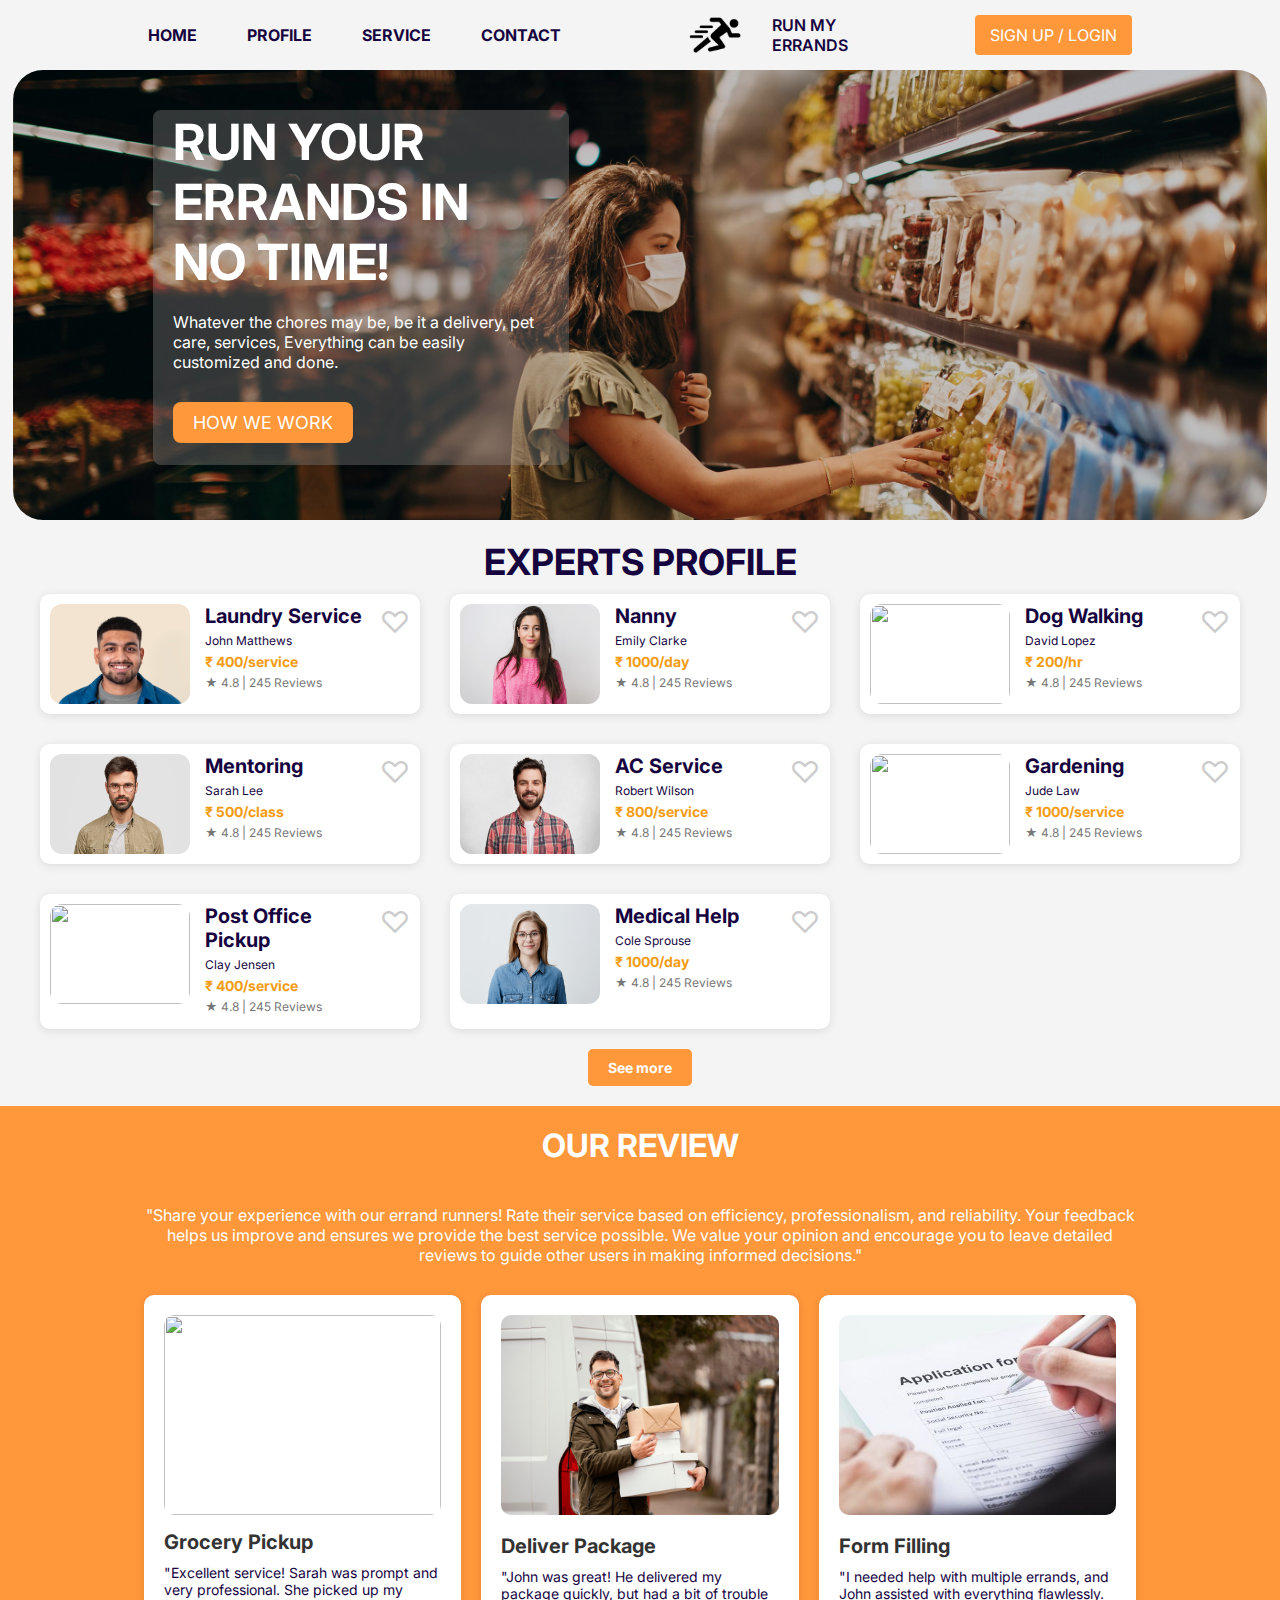
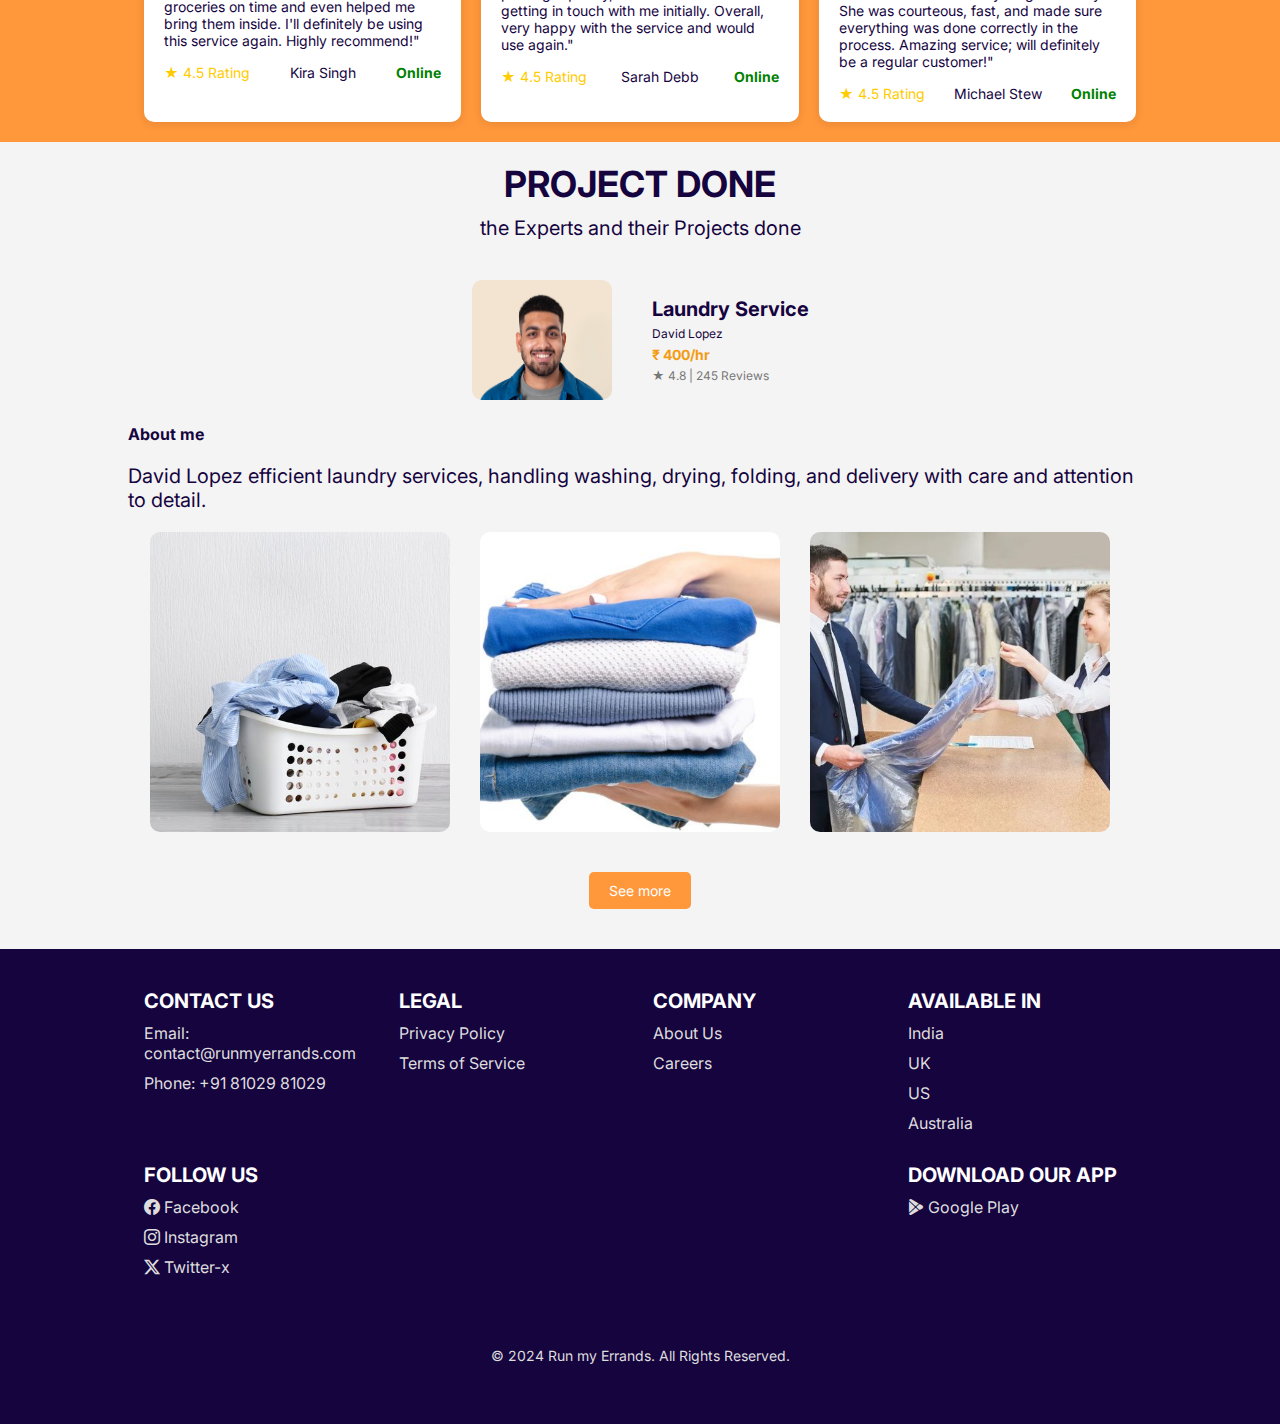
==== commit 09a9aeb1: "images changed" ====
--- a/profile.html
+++ b/profile.html
@@ -12,29 +12,32 @@
 </head>
 
 <body>
-
     <!-- Navigation bar -->
     <header>
         <nav class="navbar">
-            <input type="checkbox" id="menu-toggle">
-            <label for="menu-toggle" class="hamburger">
-                <div></div>
-                <div></div>
-                <div></div>
-            </label>
             <div class="container-wrapper">
-                <div class="logo">
-                    <a href="#">RUN MY<br>ERRANDS</a>
-                    <img src="./images/logo.png" alt="logo">
-                </div>
-                <ul class="nav-links">
+                <div class="navwrapper">
+                    <input type="checkbox" id="menu-toggle" class="menu-toggle" />
+                    <label for="menu-toggle" class="hamburger">☰</label>
+                    <ul>
+                        <li><a href="./index.html">HOME</a></li>
+                        <li><a href="./profile.html"class="active">PROFILE</a></li>
+                        <li><a href="./service.html">SERVICE</a></li>
+                        <li><a href="#">CONTACT</a></li>
+                    </ul>
+                    <div class="logo">
+                        <a href="#">RUN MY<br>ERRANDS</a>
+                        <img src="./images/logo.png" alt="logo">
+                    </div>
+                    <!-- <ul class="nav-links">
                     <li><a href="index.html">HOME</a></li>
-                    <li><a href="profile.html" class="active">PROFILE</a></li>
-                    <li><a href="service.html">SERVICES</a></li>
+                    <li><a href="profile.html">PROFILE</a></li>
+                    <li><a href="#services" class="active">SERVICES</a></li>
                     <li><a href="#contact">CONTACT</a></li>
-                </ul>
-                <div class="button-container">
-                    <button>SIGN UP / LOGIN</button>
+                </ul> -->
+                    <div class="button-container">
+                        <button>SIGN UP / LOGIN</button>
+                    </div>
                 </div>
             </div>
         </nav>
@@ -243,65 +246,66 @@
             </div>
         </div>
     </section>
-    
-        <!-- Footer Section -->
-        <footer class="footer">
-            <div class="footer-container">
-                <div class="footer-section contact-us">
-                    <h3>CONTACT US</h3>
-                    <a href="#" class="contact">Email: contact@runmyerrands.com</a>
-                    <a href="#" class="contact">Phone: +91 81029 81029</a>
-                </div>
-    
-                <div class="footer-section legal">
-                    <h3>LEGAL</h3>
-                    <ul>
-                        <li><a href="#">Privacy Policy</a></li>
-                        <li><a href="#">Terms of Service</a></li>
-                    </ul>
-                </div>
-    
-                <div class="footer-section company">
-                    <h3>COMPANY</h3>
-                    <ul>
-                        <li><a href="#">About Us</a></li>
-                        <li><a href="#">Careers</a></li>
-                    </ul>
-                </div>
-    
-                <div class="footer-section available-in">
-                    <h3>AVAILABLE IN</h3>
-                    <a href="#" class="country">India</a>
-                    <a href="#" class="country">UK</a>
-                    <a href="#" class="country">US</a>
-                    <a href="#" class="country">Australia</a>
-                </div>
-    
-                <div class="footer-section social-links">
-                    <h3>FOLLOW US</h3>
-                    <a href="https://www.facebook.com/" target="_blank" class="social-icon"><i class="bi bi-facebook"></i>
-                        Facebook</a>
-                    <a href="https://www.instagram.com/" target="_blank" class="social-icon"><i class="bi bi-instagram"></i>
-                        Instagram</a>
-                    <a href="https://x.com/" target="_blank" class="social-icon"><i class="bi bi-twitter-x"></i>
-                        Twitter-x</a>
-                </div>
-    
-                <div class="footer-section download-links">
-                    <h3>DOWNLOAD OUR APP</h3>
-                    <a href="https://r.search.yahoo.com/_ylt=AwrKHAWwHWtn9AIAH6S7HAx.;_ylu=Y29sbwNzZzMEcG9zAzEEdnRpZAMEc2VjA3Ny/RV=2/RE=1736282801/RO=10/RU=https%3a%2f%2fplay.google.com%2f/RK=2/RS=LiY57EEKbMz_Dxvr5HubxwQuwfU-"
-                        target="_blank" class="store-link">
-                        <i class="bi bi-google-play"></i>
-                        Google Play
-                    </a>
-                </div>
-            </div>
-    
-            <!-- Copyright Section -->
-            <div class="footer-bottom">
-                <p>© 2024 Run my Errands. All Rights Reserved.</p>
-            </div>
-        </footer>
+
+    <!-- Footer Section -->
+    <footer class="footer">
+        <div class="footer-container">
+            <div class="footer-section contact-us">
+                <h3>CONTACT US</h3>
+                <a href="https://in.search.yahoo.com/search?fr=mcafee&type=E210IN885G0&p=gmail" target="_blank"
+                    class="contact">Email: contact@runmyerrands.com</a>
+                <a href="#" class="contact">Phone: +91 81029 81029</a>
+            </div>
+
+            <div class="footer-section legal">
+                <h3>LEGAL</h3>
+                <ul>
+                    <li><a href="#">Privacy Policy</a></li>
+                    <li><a href="#">Terms of Service</a></li>
+                </ul>
+            </div>
+
+            <div class="footer-section company">
+                <h3>COMPANY</h3>
+                <ul>
+                    <li><a href="#">About Us</a></li>
+                    <li><a href="#">Careers</a></li>
+                </ul>
+            </div>
+
+            <div class="footer-section available-in">
+                <h3>AVAILABLE IN</h3>
+                <a href="#" class="country">India</a>
+                <a href="#" class="country">UK</a>
+                <a href="#" class="country">US</a>
+                <a href="#" class="country">Australia</a>
+            </div>
+
+            <div class="footer-section social-links">
+                <h3>FOLLOW US</h3>
+                <a href="https://www.facebook.com/" target="_blank" class="social-icon"><i class="bi bi-facebook"></i>
+                    Facebook</a>
+                <a href="https://www.instagram.com/" target="_blank" class="social-icon"><i class="bi bi-instagram"></i>
+                    Instagram</a>
+                <a href="https://x.com/" target="_blank" class="social-icon"><i class="bi bi-twitter-x"></i>
+                    Twitter-x</a>
+            </div>
+
+            <div class="footer-section download-links">
+                <h3>DOWNLOAD OUR APP</h3>
+                <a href="https://r.search.yahoo.com/_ylt=AwrKHAWwHWtn9AIAH6S7HAx.;_ylu=Y29sbwNzZzMEcG9zAzEEdnRpZAMEc2VjA3Ny/RV=2/RE=1736282801/RO=10/RU=https%3a%2f%2fplay.google.com%2f/RK=2/RS=LiY57EEKbMz_Dxvr5HubxwQuwfU-"
+                    target="_blank" class="store-link">
+                    <i class="bi bi-google-play"></i>
+                    Google Play
+                </a>
+            </div>
+        </div>
+
+        <!-- Copyright Section -->
+        <div class="footer-bottom">
+            <p>© 2024 Run my Errands. All Rights Reserved.</p>
+        </div>
+    </footer>
 </body>
 
 </html>--- a/css/profile.css
+++ b/css/profile.css
@@ -1,17 +1,18 @@
 @import url(https://fonts.googleapis.com/css2?family=Inter:wght@100;200;300;400;500;600;800;900&display=swap);
 
 * {
-    padding: 0px;
-    margin: 0px;
-    font-family: 'Inter', sans-serif;
+  padding: 0px;
+  margin: 0px;
+  font-family: 'Inter', sans-serif;
 }
 
 body {
-    font-family: 'Arial', sans-serif;
-    background-color: #f4f4f4;
-    color: rgb(22, 4, 63);
-}
-
+  font-family: 'Arial', sans-serif;
+  background-color: #f4f4f4;
+  color: rgb(22, 4, 63);
+}
+
+/* Navigation Bar starts */
 /* Navigation Bar starts */
 .navbar {
   height: 70px;
@@ -19,6 +20,8 @@
   display: flex;
   align-items: center;
   justify-content: center;
+  /* background-color: #e65c00; */
+  transition: background-color 0.5s ease;
 }
 
 .navbar .container-wrapper {
@@ -27,6 +30,18 @@
   display: flex;
   align-items: center;
   justify-content: space-between;
+  /* background-color: aqua; */
+}
+
+.navwrapper {
+  width: 100%;
+  height: 100%;
+  /* background-color: antiquewhite; */
+  display: flex;
+  justify-content: space-between;
+  align-items: center;
+  position: relative;
+  padding: 0 20px;
 }
 
 .navbar .logo {
@@ -49,33 +64,28 @@
   width: 54px;
 }
 
-.navbar .nav-links {
+.navwrapper ul {
+  display: flex;
+  gap: 50px;
+  margin: 0;
+  padding: 0;
+  transition: all 0.5s ease;
+}
+
+.navwrapper ul li {
   list-style: none;
-  display: flex;
-}
-
-.navbar .nav-links li {
-  margin-left: 20px;
-}
-
-.navbar .nav-links a {
+}
+
+.navwrapper ul li a {
+  text-decoration: none;
   color: rgb(22, 4, 63);
-  text-decoration: none;
+  font-weight: bold;
   font-size: 16px;
-  padding: 8px 12px;
-}
-
-.navbar .nav-links a:hover {
-  color: #ffffff;
-  background-color: rgb(22, 4, 63);
-  border-radius: 4px;
-  box-shadow: 0 8px 15px rgba(0, 0, 0, 0.2);
-}
-
-.navbar .nav-links a.active {
-  font-size: 18px;
-  font-weight: bold;
-  border-bottom: 2px solid rgb(22, 4, 63);
+  transition: color 0.3s ease;
+}
+
+.navwrapper ul li a:hover {
+  color: darkblue;
 }
 
 .navbar .container-wrapper .button-container button {
@@ -85,129 +95,100 @@
   border: none;
   font-size: 16px;
   border-radius: 4px;
+  transition: all 0.3s ease;
 }
 
 .navbar .container-wrapper .button-container button:hover {
   background-color: #e65c00;
   transform: scale(1.05);
   box-shadow: 0 8px 15px rgba(0, 0, 0, 0.2);
-  transition-duration: 0.7s;
 }
 
 .navbar .container-wrapper .button-container button:active {
   background-color: green;
-  /* transition-duration: 0.7s; */
-}
-
-#menu-toggle {
+}
+
+.menu-toggle {
   display: none;
 }
 
 .hamburger {
   display: none;
+  font-size: 24px;
   cursor: pointer;
-  flex-direction: column;
-  gap: 4px;
-}
-
-.hamburger div {
-  width: 25px;
-  height: 3px;
-  background-color: rgb(22, 4, 63);
-}
+  color: rgb(22, 4, 63);
+}
+
 /* Navigation Bar ends */
 
 /* Navbar Media query starts  */
-@media only screen and (max-width: 930px) {
-  .container-wrapper {
-      justify-content: space-evenly;
-  }
-
-  .nav-links {
-      position: absolute;
-      top: 70px;
-      left: 0;
-      width: 100%;
-      background-color: #fff;
-      flex-direction: column;
-      text-align: left;
-      padding-left: 20px;
-      max-height: 0;
-      overflow: hidden;
-      transition: max-height 0.3s ease-in-out;
-  }
-
-  .nav-links li {
-      margin: 15px 0;
+@media (max-width: 980px) {
+  .navwrapper ul {
+    display: none;
+    flex-direction: column;
+    position: absolute;
+    top: 90px;
+    right: 0;
+    background-color: rgb(255, 151, 59);
+    width: 100%;
+    box-shadow: 0 2px 4px rgba(0, 0, 0, 0.1);
+    transition: all 0.5s ease;
+  }
+
+  .menu-toggle:checked+.hamburger+ul {
+    display: flex;
   }
 
   .hamburger {
-      display: flex;
-  }
-
-  .navbar .logo {
-      position: absolute;
-      left: 50%;
-      transform: translateX(-50%);
-  }
-
-  .button-container {
-      position: absolute;
-      right: 40px;
-  }
-}
-
-@media only screen and (max-width: 570px) {
+    display: block;
+  }
+
+  .navwrapper ul li {
+    text-align: center;
+    padding: 10px 0;
+  }
+
+  .navwrapper ul li a {
+    font-size: 14px;
+  }
+
+  .navbar .container-wrapper .button-container button {
+    font-size: 14px;
+    padding: 8px 12px;
+  }
+}
+
+@media (max-width: 600px) {
+  .navwrapper ul li a {
+    font-size: 12px;
+  }
+
+  .navbar .container-wrapper .button-container button {
+    font-size: 12px;
+    padding: 6px 10px;
+  }
+
   .navbar .logo a {
-      display: none;*/
-  }
-
-  .navbar .logo img {
-      height: 40px;
-      width: 40px;
-  }
-
-  .hamburger {
-      display: flex;
-  }
-
-  .nav-links {
+    font-size: 12px;
+  }
+
+  @media (max-width: 510px) {
+    .navwrapper ul li a {
+      font-size: 10px;
+    }
+
+    .navbar .container-wrapper .button-container button {
+      font-size: 10px;
+      padding: 4px 6px;
+    }
+
+    .navbar .logo img {
       display: none;
-  }
-
-  #menu-toggle:checked + .hamburger + .nav-links {
-      display: flex;
-      max-height: none;
-      flex-direction: column;
-      text-align: left;
-      padding-left: 20px;
-  }
-
-  .navbar .container-wrapper .button-container button {
-      padding: 6px 10px;
-      font-size: 14px;
-  }
-}
-
-@media only screen and (max-width: 400px) {
-  .navbar .container-wrapper .button-container button {
-      display: none;
-  }
-
-  #menu-toggle:checked + .hamburger + .nav-links {
-      display: flex;
-      max-height: none;
-      flex-direction: column;
-      text-align: left;
-      padding-left: 20px;
-  }
-}
-
-@media only screen and (max-width: 400px) {
-  .navbar .container-wrapper .button-container button {
-      display: none;
-  }
-}
+    }
+
+  }
+}
+
 /* Navbar Media query ends  */
 
 /* Heroic banner starts */
@@ -224,7 +205,7 @@
   height: 100%;
   width: 98%;
   background-color: blueviolet;
-  background-image: url('../images/banner.jpg');
+  background-image: url('../images/banner-one.jpg');
   background-size: cover;
   background-position: center;
   background-color: rgb(0, 0, 0, 0.2);
@@ -296,145 +277,150 @@
 #hero .btn-primary:hover {
   background-color: #e65c00;
 }
+
 /* Heroic banner ends */
 
 /*heroic banner Media Query starts */
-@media screen and (max-width: 768px) {
-#hero .hero-container-wrapper .hero-content {
+@media screen and (max-width: 1020px) {
+  #hero .hero-container-wrapper .hero-content {
     width: 50%;
     margin-left: 40px;
-}
-
-#hero .hero-content h1 {
+  }
+
+  #hero .hero-content h1 {
     font-size: 40px;
-}
-
-#hero .hero-content p {
-    font-size: 14px;
-}
+  }
+
+  #hero .hero-content p {
+    font-size: 14px;
+  }
 }
 
 @media screen and (max-width: 530px) {
-#hero .hero-container-wrapper .hero-content {
+  #hero .hero-container-wrapper .hero-content {
     width: 80%;
     margin-left: 20px;
     margin-top: 20px;
-}
-
-#hero .hero-content h1 {
+  }
+
+  #hero .hero-content h1 {
     font-size: 30px
-}
-
-#hero .hero-content p {
+  }
+
+  #hero .hero-content p {
     font-size: 12px;
     margin-bottom: 20px;
-}
-
-#hero .btn-primary {
+  }
+
+  #hero .btn-primary {
     padding: 8px 16px;
     font-size: 16px;
-}
-}
+  }
+}
+
 /* Heroic banner media query ends */
 
 /* Expert section starts */
-     .experts-section {
-      height: auto;
-      margin: 40px;
-  }
-
-  .experts-section h1 {
-      font-size: 36px;
-      text-align: center;
-      margin-bottom: 40px;
-      color: rgb(22, 4, 63);
-  }
-
-  .experts-grid {
-      display: grid;
-      grid-template-columns: repeat(4, 1fr);
-      gap: 30px;
-      max-width: 1200px;
-      margin: 0 auto;
-  }
-
-  .expert-card {
-      display: flex;
-      align-items: center;
-      background: #ffffff;
-      padding: 10px;
-      border-radius: 10px;
-      box-shadow: 0 2px 10px rgba(0, 0, 0, 0.1);
-      position: relative;
-  }
-
-  .expert-card:hover {
-      outline: 3px solid rgb(255, 151, 59);
-      border-radius: 12px;
-  }
-
-  .expert-card img {
-      width: 100px;
-      height: 80px;
-      border-radius: 12px;
-      margin-right: 15px;
-  }
-
-  .expert-details {
-      flex-grow: 1;
-  }
-
-  .expert-details h3 {
-      font-size: 20px;
-      margin: 0 0 5px;
-  }
-
-  .expert-details p {
-      font-size: 12px;
-      margin: 5px 0;
-  }
-
-  .expert-details .price {
-      font-size: 14px;
-      color: #f39c12;
-      font-weight: bold;
-  }
-
-  .expert-details .rating {
-      font-size: 12px;
-      color: #777;
-  }
-
-  .favorite {
-      font-size: 30px;
-      color: #ccc;
-      cursor: pointer;
-  }
-
-  .favorite:hover {
-      color: #f39c12;
-  }
-
-  .see-more {
-      text-align: center;
-      margin: 40px;
-  }
-
-  .see-more a {
-      display: inline-block;
-      padding: 10px 20px;
-      font-size: 14px;
-      color: #ffffff;
-      background-color: rgb(255, 151, 59);
-      border-radius: 5px;
-      text-decoration: none;
-  }
-
-  .see-more a:hover {
-      background-color: #d35400;
-  }
-
-  /* .arrow-left,
+.experts-section {
+  height: auto;
+  margin-top: 20px;
+  /* background-color: orchid; */
+  width: 100%;
+}
+
+.experts-section h1 {
+  font-size: 36px;
+  text-align: center;
+  /* margin-bottom: 40px; */
+  color: rgb(22, 4, 63);
+}
+
+.experts-grid {
+  display: grid;
+  grid-template-columns: repeat(3, 1fr);
+  gap: 30px;
+  max-width: 1200px;
+  margin: 0 auto;
+}
+
+.expert-card {
+  display: flex;
+  align-items: start;
+  background: #ffffff;
+  padding: 10px;
+  border-radius: 10px;
+  box-shadow: 0 2px 10px rgba(0, 0, 0, 0.1);
+  position: relative;
+  /* background-color: #f39c12; */
+}
+
+.expert-card:hover {
+  outline: 3px solid rgb(255, 151, 59);
+  border-radius: 12px;
+}
+
+.expert-card img {
+  width: 140px;
+  height: 100px;
+  border-radius: 12px;
+  margin-right: 15px;
+}
+
+.expert-details {
+  flex-grow: 1;
+}
+
+.expert-details h3 {
+  font-size: 20px;
+  margin: 0 0 5px;
+}
+
+.expert-details p {
+  font-size: 12px;
+  margin: 5px 0;
+}
+
+.expert-details .price {
+  font-size: 14px;
+  color: #f39c12;
+  font-weight: bold;
+}
+
+.expert-details .rating {
+  font-size: 12px;
+  color: #777;
+}
+
+.favorite {
+  font-size: 30px;
+  color: #ccc;
+  cursor: pointer;
+}
+
+.favorite:hover {
+  color: #f39c12;
+}
+
+.see-more {
+  text-align: center;
+  margin: 40px;
+}
+
+.see-more a {
+  display: inline-block;
+  padding: 10px 20px;
+  font-size: 14px;
+  color: #ffffff;
+  background-color: rgb(255, 151, 59);
+  border-radius: 5px;
+  text-decoration: none;
+}
+
+.see-more a:hover {
+  background-color: #d35400;
+}
+
+/* .arrow-left,
   .arrow-right {
       font-size: 2rem;
       color: #333;
@@ -452,94 +438,133 @@
   .arrow-right {
       right: 10px;
   } */
-  /* Expert section ends */
-
-  /* expert section media query */
+/* Expert section ends */
+
+/* expert section media query */
 
 @media (max-width: 1024px) {
+
+  .experts-section {
+    display: flex;
+    flex-direction: column;
+    align-items: center;
+    justify-content: center;
+  }
+
   .experts-grid {
-      grid-template-columns: repeat(2, 1fr);
-      gap: 20px;
+    grid-template-columns: repeat(2, 1fr);
+    gap: 20px;
   }
 
   .expert-card {
-      padding: 15px;
+    padding: 15px;
+    /* background-color: #e65c00; */
+    width: 80%;
+    display: flex;
+    align-items: center;
+    justify-content: center;
   }
 
   .expert-details h3 {
-      font-size: 18px;
+    font-size: 18px;
   }
 
   .expert-details p {
-      font-size: 14px;
+    font-size: 14px;
   }
 
   .see-more a {
-      font-size: 16px;
+    font-size: 16px;
   }
 }
 
 @media (max-width: 768px) {
+  .experts-section {
+    display: flex;
+    flex-direction: column;
+    align-items: center;
+    justify-content: center;
+  }
+
+  .expert-card {
+    /* padding: 20px; */
+    width: 80%;
+    /* margin-bottom: 20px; */
+  }
+
   .experts-grid {
-      display: flex;
-      flex-direction: column;
-      gap: 20px; 
-      align-items: center;
-      width: 100%;
-      overflow: hidden;
+    display: flex;
+    flex-direction: column;
+    gap: 10px;
+    align-items: center;
+    width: 100%;
+    overflow: hidden;
+  }
+}
+
+@media (max-width: 640px) {
+
+  .experts-grid {
+    display: flex;
+    flex-direction: column;
+    gap: 10px;
+    align-items: center;
+    width: 100%;
+    overflow: hidden;
   }
 
   .expert-card {
-      padding: 20px;
-      width: 90%;
-      margin-bottom: 20px;
+    /* padding: 20px; */
+    width: 80%;
+    /* margin-bottom: 20px; */
   }
 
   .expert-card img {
-      width: 80px;
-      height: 80px;
+    width: 140px;
+    height: 100px;
   }
 
   .expert-details h3 {
-      font-size: 16px;
+    font-size: 16px;
   }
 
   .expert-details p {
-      font-size: 12px;
+    font-size: 12px;
   }
 
   .see-more a {
-      font-size: 14px;
+    font-size: 14px;
   }
 
   .experts-grid .expert-card:nth-child(n+5) {
-      display: none;
+    display: none;
   }
 
   .arrow-left,
   .arrow-right {
-      display: block;
+    display: block;
   }
 }
 
 @media (max-width: 480px) {
   .expert-card img {
-      width: 70px;
-      height: 70px;
+    width: 140px;
+    height: 100px;
   }
 
   .see-more a {
-      font-size: 12px;
+    font-size: 12px;
   }
 
   .expert-details h3 {
-      font-size: 14px;
+    font-size: 14px;
   }
 
   .expert-details p {
-      font-size: 10px;
-  }
-}
+    font-size: 10px;
+  }
+}
+
 /* expert section media query ends */
 
 /* Review section starts */
@@ -547,7 +572,6 @@
 .reviews {
   height: auto;
   background-color: rgb(255, 151, 59);
-  margin-top: 20px;
   text-align: center;
   display: flex;
   align-items: center;
@@ -557,7 +581,7 @@
 
 .reviews h2 {
   font-size: 24px;
-  margin-bottom: 10px;
+  /* margin-bottom: 10px; */
   color: rgb(22, 4, 63);
 }
 
@@ -570,7 +594,7 @@
   display: flex;
   justify-content: center;
   gap: 15px;
-  margin-top: 20px;
+  /* margin-top: 20px; */
   position: relative;
 }
 
@@ -608,6 +632,7 @@
 
 .review-card img {
   width: 100%;
+  height: 200px;
   border-radius: 10px;
   margin-bottom: 15px;
 }
@@ -673,131 +698,135 @@
   flex-direction: column;
   align-items: center;
 }
+
 /* Review section ends */
 
 /* Review section media query starts */
 
 @media (max-width: 1024px) {
+  .review{
+    height: auto;
+  }
   .reviews h2 {
-      font-size: 20px;
+    font-size: 20px;
   }
 
   .review-cards {
-      grid-template-columns: repeat(2, 1fr);
+    grid-template-columns: repeat(2, 1fr);
   }
 
   .review-card h3 {
-      font-size: 18px;
-      color: rgb(22, 4, 63);
+    font-size: 18px;
+    color: rgb(22, 4, 63);
   }
 
   .review-card p {
-      font-size: 12px;
-      color: rgb(22, 4, 63);
+    font-size: 12px;
+    color: rgb(22, 4, 63);
   }
 
   .review-footer {
-      font-size: 12px;
+    font-size: 12px;
   }
 
   img {
-      width: 150px;
-      height: 130px;
+    width: 150px;
+    height: 130px;
   }
 
   .reviews-section h2 {
-      font-size: 28px;
+    font-size: 28px;
   }
 
   .reviews-section p {
-      font-size: 14px;
+    font-size: 14px;
   }
 
   .arrow-left,
   .arrow-right {
-      display: block;
+    display: block;
   }
 }
 
 @media (max-width: 768px) {
   .review-cards {
-      grid-template-columns: 1fr;
+    grid-template-columns: 1fr;
   }
 
   .review-card {
-      padding: 15px;
+    padding: 15px;
   }
 
   .review-card img {
-      width: 120px;
-      height: 100px;
+    width: auto;
+    height: 200px;
   }
 
   .review-footer {
-      flex-direction: column;
-      align-items: flex-start;
-      font-size: 12px;
+    flex-direction: column;
+    align-items: flex-start;
+    font-size: 12px;
   }
 
   .reviews-section h2 {
-      font-size: 24px;
+    font-size: 24px;
   }
 
   .reviews-section p {
-      font-size: 14px;
+    font-size: 14px;
   }
 
   .reviews h2 {
-      font-size: 18px;
+    font-size: 18px;
   }
 
   .arrow-left,
   .arrow-right {
-      display: block;
+    display: block;
   }
 }
 
 @media (max-width: 480px) {
   .reviews h2 {
-      font-size: 16px;
+    font-size: 16px;
   }
 
   .review-cards {
-      grid-template-columns: 1fr;
+    grid-template-columns: 1fr;
   }
 
   .review-card {
-      padding: 10px;
+    padding: 10px;
   }
 
   .review-card h3 {
-      font-size: 16px;
+    font-size: 16px;
   }
 
   .review-card p {
-      font-size: 12px;
+    font-size: 12px;
   }
 
   .review-footer {
-      font-size: 12px;
+    font-size: 12px;
   }
 
   .reviews-section h2 {
-      font-size: 20px;
+    font-size: 20px;
   }
 
   .reviews-section p {
-      font-size: 12px;
+    font-size: 12px;
   }
 
   img {
-      width: 100px;
-      height: 80px;
+    width: 100px;
+    height: 80px;
   }
 
   .arrow-left,
   .arrow-right {
-      display: block;
+    display: block;
   }
 }
 
@@ -805,30 +834,31 @@
 
 /* About expert starts */
 
-.projects{
+.projects {
   /* background-color: pink; */
-  margin-top: 40px;
+  margin-top: 20px;
   display: flex;
   flex-direction: column;
   align-items: center;
   justify-content: center;
 }
 
-.projects .projects-wrapper{
+.projects .projects-wrapper {
   height: 100%;
   width: 80%;
   /* background-color: #d35400; */
 }
 
-.projects h1{
-  color:rgb(22, 4, 63);
+.projects h1 {
+  color: rgb(22, 4, 63);
   font-size: 36px;
 }
 
-.projects p{
-  color:rgb(22, 4, 63);
+.projects p {
+  color: rgb(22, 4, 63);
   font-size: 20px;
 }
+
 .expert-container {
   display: flex;
   flex-direction: column;
@@ -840,7 +870,7 @@
 
 h1 {
   margin-bottom: 10px;
-  color:rgb(22, 4, 63);
+  color: rgb(22, 4, 63);
   font-weight: bold;
   font-size: 24px;
   /* background-color: green; */
@@ -854,8 +884,8 @@
 }
 
 .profile img {
-  width: 100px;
-  height: 100px;
+  width: 140px;
+  height: 120px;
   border-radius: 10px;
 }
 
@@ -907,7 +937,7 @@
 
 .see-more {
   display: block;
-  margin:20px;
+  margin: 20px;
   color: #000000;
   font-size: 14px;
   font-weight: bold;
@@ -922,8 +952,8 @@
 }
 
 .gallery img {
-  width: 100px;
-  height: 100px;
+  width: 300px;
+  height: 300px;
   object-fit: cover;
   border-radius: 10px;
 }
@@ -946,6 +976,7 @@
 .see-more-about a:hover {
   background-color: #d35400;
 }
+
 /* About experts ends */
 /* About expert media query starts */
 
@@ -956,8 +987,8 @@
   }
 
   .profile img {
-    width: 80px;
-    height: 80px;
+    width: 140px;
+    height: 120px;
   }
 
   .info h3 {
@@ -969,11 +1000,12 @@
   }
 
   .gallery img {
-    width: 90px;
-    height: 90px;
-  }
-
-  .bi-arrow-left-circle, .bi-arrow-right-circle {
+    width: 200px;
+    height: 200px;
+  }
+
+  .bi-arrow-left-circle,
+  .bi-arrow-right-circle {
     font-size: 36px;
   }
 
@@ -982,7 +1014,7 @@
   }
 }
 
-@media (max-width: 768px) {
+@media (max-width: 800px) {
   .service-card {
     flex-direction: column;
     align-items: center;
@@ -990,8 +1022,8 @@
   }
 
   .profile img {
-    width: 70px;
-    height: 70px;
+    width: 140px;
+    height: 120px;
   }
 
   .info h3 {
@@ -1003,11 +1035,12 @@
   }
 
   .gallery img {
-    width: 80px;
-    height: 80px;
-  }
-
-  .bi-arrow-left-circle, .bi-arrow-right-circle {
+    width: 150px;
+    height: 150px;
+  }
+
+  .bi-arrow-left-circle,
+  .bi-arrow-right-circle {
     font-size: 30px;
   }
 
@@ -1049,7 +1082,8 @@
     height: 70px;
   }
 
-  .bi-arrow-left-circle, .bi-arrow-right-circle {
+  .bi-arrow-left-circle,
+  .bi-arrow-right-circle {
     font-size: 24px;
   }
 
@@ -1058,4 +1092,4 @@
   }
 }
 
-/* About expert media query ends */
+/* About expert media query ends */--- a/css/stylesheet.css
+++ b/css/stylesheet.css
@@ -19,6 +19,8 @@
     display: flex;
     align-items: center;
     justify-content: center;
+    /* background-color: #e65c00; */
+    transition: background-color 0.5s ease;
 }
 
 .navbar .container-wrapper {
@@ -27,6 +29,18 @@
     display: flex;
     align-items: center;
     justify-content: space-between;
+    /* background-color: aqua; */
+}
+
+.navwrapper {
+    width: 100%;
+    height: 100%;
+    /* background-color: antiquewhite; */
+    display: flex;
+    justify-content: space-between;
+    align-items: center;
+    position: relative;
+    padding: 0 20px;
 }
 
 .navbar .logo {
@@ -35,7 +49,7 @@
     justify-content: center;
     gap: 10px;
 }
-
+  
 .navbar .logo a {
     color: rgb(22, 4, 63);
     font-size: 16px;
@@ -43,39 +57,34 @@
     order: 1;
     font-weight: 600;
 }
-
+  
 .navbar .container-wrapper .logo img {
     height: 54px;
     width: 54px;
 }
 
-.navbar .nav-links {
+.navwrapper ul {
+    display: flex;
+    gap: 50px;
+    margin: 0;
+    padding: 0;
+    transition: all 0.5s ease;
+}
+
+.navwrapper ul li {
     list-style: none;
-    display: flex;
-}
-
-.navbar .nav-links li {
-    margin-left: 20px;
-}
-
-.navbar .nav-links a {
+}
+
+.navwrapper ul li a {
+    text-decoration: none;
     color: rgb(22, 4, 63);
-    text-decoration: none;
+    font-weight: bold;
     font-size: 16px;
-    padding: 8px 12px;
-}
-
-.navbar .nav-links a:hover {
-    color: #ffffff;
-    background-color: rgb(22, 4, 63);
-    border-radius: 4px;
-    box-shadow: 0 8px 15px rgba(0, 0, 0, 0.2);
-}
-
-.navbar .nav-links a.active {
-    font-size: 18px;
-    font-weight: bold;
-    border-bottom: 2px solid rgb(22, 4, 63);
+    transition: color 0.3s ease;
+}
+
+.navwrapper ul li a:hover {
+    color: darkblue;
 }
 
 .navbar .container-wrapper .button-container button {
@@ -85,132 +94,98 @@
     border: none;
     font-size: 16px;
     border-radius: 4px;
+    transition: all 0.3s ease;
 }
 
 .navbar .container-wrapper .button-container button:hover {
     background-color: #e65c00;
     transform: scale(1.05);
     box-shadow: 0 8px 15px rgba(0, 0, 0, 0.2);
-    transition-duration: 0.7s;
 }
 
 .navbar .container-wrapper .button-container button:active {
     background-color: green;
-    /* transition-duration: 0.7s; */
-}
-
-#menu-toggle {
-    display: none;
+}
+
+.menu-toggle {
+    display: none; 
 }
 
 .hamburger {
-    display: none;
+    display: none; 
+    font-size: 24px;
     cursor: pointer;
-    flex-direction: column;
-    gap: 4px;
-}
-
-.hamburger div {
-    width: 25px;
-    height: 3px;
-    background-color: rgb(22, 4, 63);
-}
-
-/* Navigation Bar ends */
-
-/* Navbar Media query starts  */
-@media only screen and (max-width: 930px) {
-    .container-wrapper {
-        justify-content: space-evenly;
-    }
-
-    .nav-links {
+    color: rgb(22, 4, 63);
+}
+
+  /* Navigation Bar ends */
+  
+  /* Navbar Media query starts  */
+  @media (max-width: 980px) {
+    .navwrapper ul {
+        display: none; 
+        flex-direction: column;
         position: absolute;
-        top: 70px;
-        left: 0;
+        top: 90px;
+        right: 0;
+        background-color: rgb(255, 151, 59);
         width: 100%;
-        background-color: #fff;
-        flex-direction: column;
-        text-align: left;
-        padding-left: 20px;
-        max-height: 0;
-        overflow: hidden;
-        transition: max-height 0.3s ease-in-out;
-    }
-
-    .nav-links li {
-        margin: 15px 0;
+        box-shadow: 0 2px 4px rgba(0, 0, 0, 0.1);
+        transition: all 0.5s ease;
+    }
+
+    .menu-toggle:checked + .hamburger + ul {
+        display: flex;
     }
 
     .hamburger {
-        display: flex;
-    }
-
-    .navbar .logo {
-        position: absolute;
-        left: 50%;
-        transform: translateX(-50%);
-    }
-
-    .button-container {
-        position: absolute;
-        right: 40px;
-    }
-}
-
-@media only screen and (max-width: 570px) {
+        display: block;
+    }
+
+    .navwrapper ul li {
+        text-align: center;
+        padding: 10px 0;
+    }
+
+    .navwrapper ul li a {
+        font-size: 14px;
+    }
+
+    .navbar .container-wrapper .button-container button {
+        font-size: 14px;
+        padding: 8px 12px;
+    }
+}
+
+@media (max-width: 600px) {
+    .navwrapper ul li a {
+        font-size: 12px;
+    }
+
+    .navbar .container-wrapper .button-container button {
+        font-size: 12px;
+        padding: 6px 10px;
+    }
     .navbar .logo a {
-        display: none;
-        */
+        font-size: 12px;
+    }
+
+    @media (max-width: 510px) {
+    .navwrapper ul li a {
+        font-size: 10px;
+    }
+
+    .navbar .container-wrapper .button-container button {
+        font-size: 10px;
+        padding: 4px 6px;
     }
 
     .navbar .logo img {
-        height: 40px;
-        width: 40px;
-    }
-
-    .hamburger {
-        display: flex;
-    }
-
-    .nav-links {
-        display: none;
-    }
-
-    #menu-toggle:checked+.hamburger+.nav-links {
-        display: flex;
-        max-height: none;
-        flex-direction: column;
-        text-align: left;
-        padding-left: 20px;
-    }
-
-    .navbar .container-wrapper .button-container button {
-        padding: 6px 10px;
-        font-size: 14px;
-    }
-}
-
-@media only screen and (max-width: 400px) {
-    .navbar .container-wrapper .button-container button {
-        display: none;
-    }
-
-    #menu-toggle:checked+.hamburger+.nav-links {
-        display: flex;
-        max-height: none;
-        flex-direction: column;
-        text-align: left;
-        padding-left: 20px;
-    }
-}
-
-@media only screen and (max-width: 400px) {
-    .navbar .container-wrapper .button-container button {
-        display: none;
-    }
-}
-
+       display: none;
+    }
+
+}
+}
 /* Navbar Media query ends  */
 
 /* Heroic banner starts */
@@ -303,7 +278,7 @@
 /* Heroic banner ends */
 
 /*heroic banner Media Query starts */
-@media screen and (max-width: 768px) {
+@media screen and (max-width: 1020px) {
     #hero .hero-container-wrapper .hero-content {
         width: 50%;
         margin-left: 40px;
@@ -360,12 +335,14 @@
     display: flex;
     flex-wrap: wrap;
     justify-content: space-between;
-    align-items: center;
+    align-items: start;
+    /* background-color: aqua; */
 }
 
 .footer-section {
     width: 23%;
     margin-bottom: 20px;
+    /* background-color: bisque; */
 }
 
 .footer-section h3 {
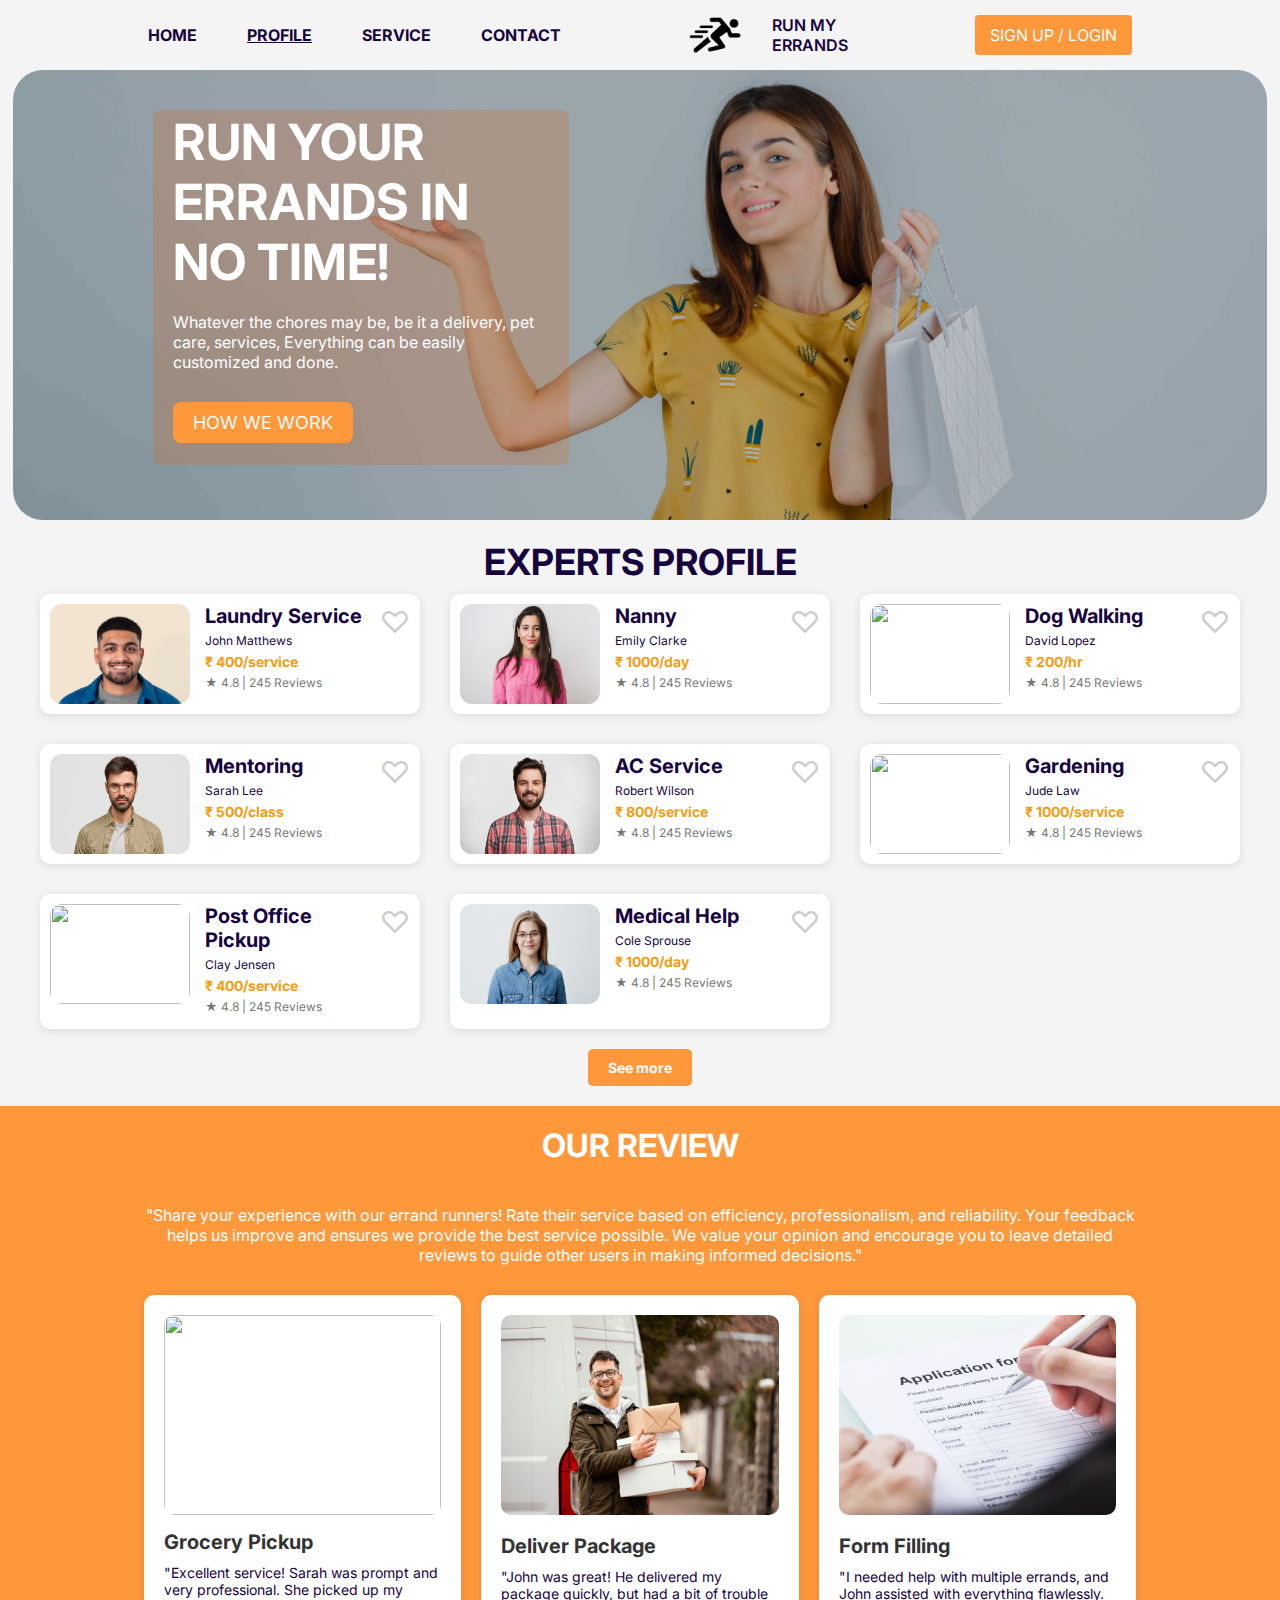
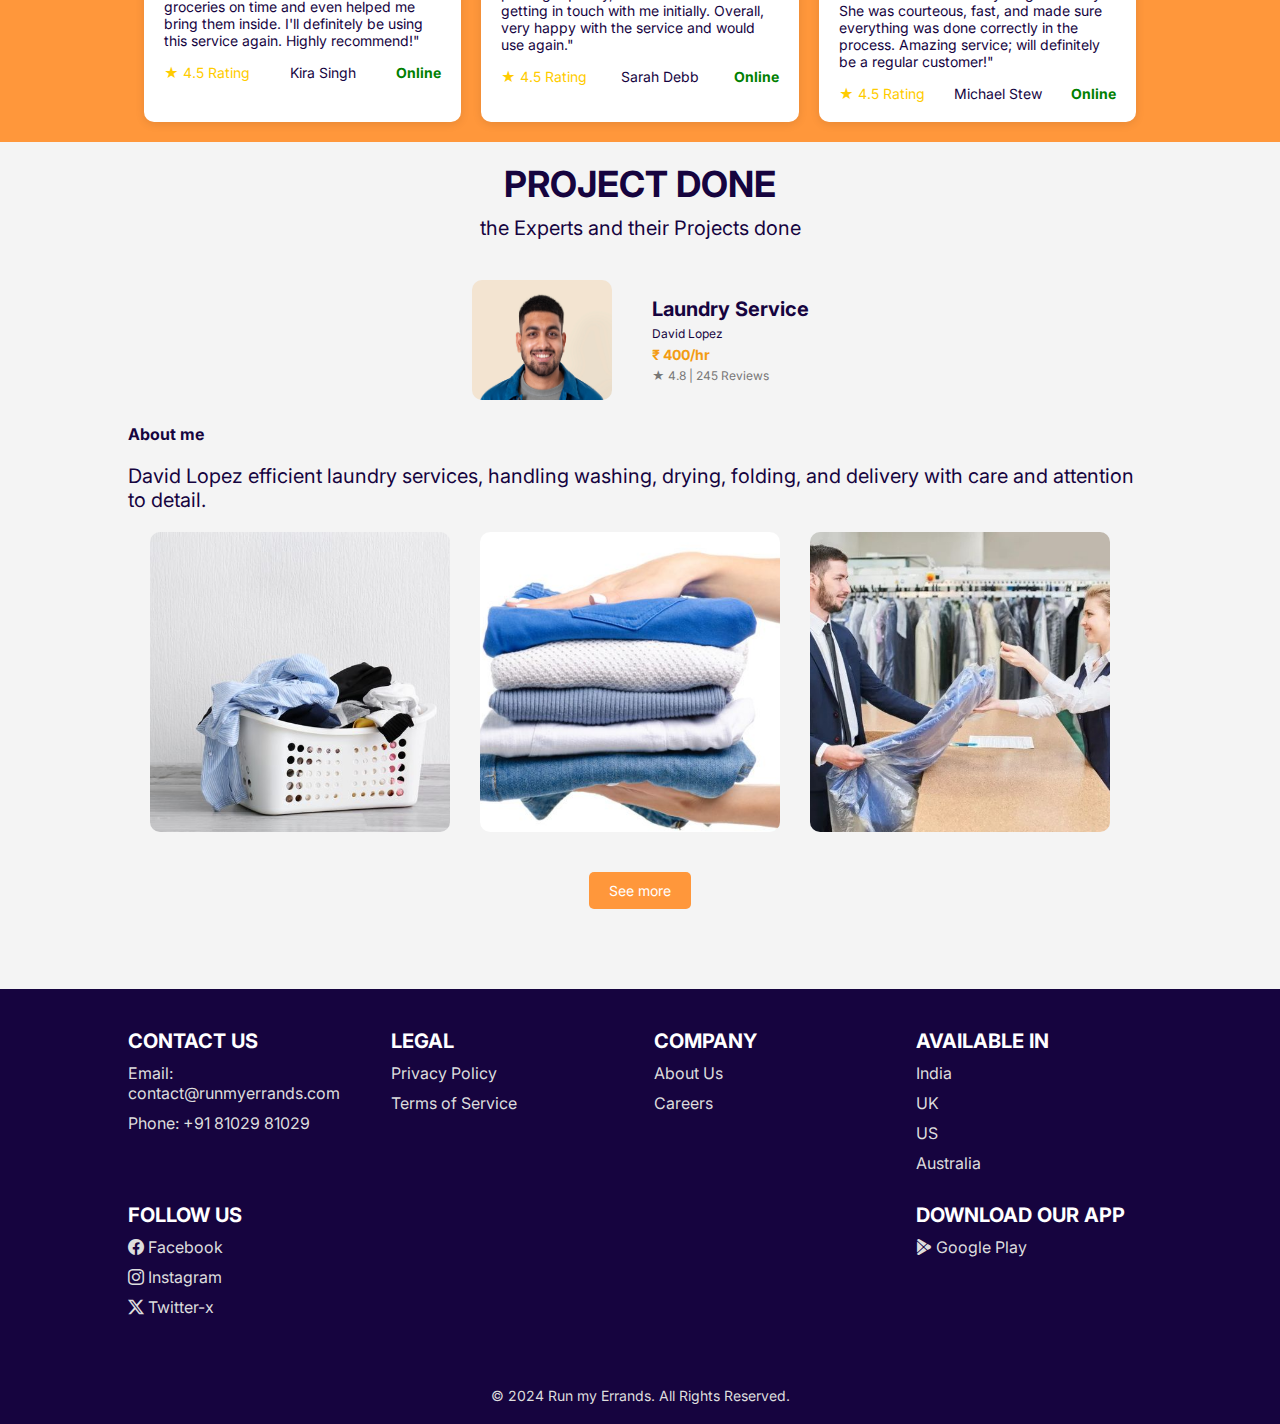
==== commit 9819d640: "final" ====
--- a/profile.html
+++ b/profile.html
@@ -7,7 +7,6 @@
     <title>Responsive Website</title>
     <link rel="stylesheet" href="https://cdn.jsdelivr.net/npm/bootstrap-icons@1.11.3/font/bootstrap-icons.min.css">
     <link rel="stylesheet" href="./css/profile.css">
-    <link rel="stylesheet" href="./css/stylesheet.css">
 </head>
 </head>
 
@@ -23,7 +22,7 @@
                         <li><a href="./index.html">HOME</a></li>
                         <li><a href="./profile.html"class="active">PROFILE</a></li>
                         <li><a href="./service.html">SERVICE</a></li>
-                        <li><a href="#">CONTACT</a></li>
+                        <li><a href="./index.html#gallery">CONTACT</a></li>
                     </ul>
                     <div class="logo">
                         <a href="#">RUN MY<br>ERRANDS</a>
@@ -56,7 +55,6 @@
             </div>
         </div>
     </section>
-
 
     <!-- Profile Cards Section -->
     <section class="experts-section">
@@ -247,65 +245,66 @@
         </div>
     </section>
 
-    <!-- Footer Section -->
-    <footer class="footer">
-        <div class="footer-container">
-            <div class="footer-section contact-us">
-                <h3>CONTACT US</h3>
-                <a href="https://in.search.yahoo.com/search?fr=mcafee&type=E210IN885G0&p=gmail" target="_blank"
-                    class="contact">Email: contact@runmyerrands.com</a>
-                <a href="#" class="contact">Phone: +91 81029 81029</a>
-            </div>
-
-            <div class="footer-section legal">
-                <h3>LEGAL</h3>
-                <ul>
-                    <li><a href="#">Privacy Policy</a></li>
-                    <li><a href="#">Terms of Service</a></li>
-                </ul>
-            </div>
-
-            <div class="footer-section company">
-                <h3>COMPANY</h3>
-                <ul>
-                    <li><a href="#">About Us</a></li>
-                    <li><a href="#">Careers</a></li>
-                </ul>
-            </div>
-
-            <div class="footer-section available-in">
-                <h3>AVAILABLE IN</h3>
-                <a href="#" class="country">India</a>
-                <a href="#" class="country">UK</a>
-                <a href="#" class="country">US</a>
-                <a href="#" class="country">Australia</a>
-            </div>
-
-            <div class="footer-section social-links">
-                <h3>FOLLOW US</h3>
-                <a href="https://www.facebook.com/" target="_blank" class="social-icon"><i class="bi bi-facebook"></i>
-                    Facebook</a>
-                <a href="https://www.instagram.com/" target="_blank" class="social-icon"><i class="bi bi-instagram"></i>
-                    Instagram</a>
-                <a href="https://x.com/" target="_blank" class="social-icon"><i class="bi bi-twitter-x"></i>
-                    Twitter-x</a>
-            </div>
-
-            <div class="footer-section download-links">
-                <h3>DOWNLOAD OUR APP</h3>
-                <a href="https://r.search.yahoo.com/_ylt=AwrKHAWwHWtn9AIAH6S7HAx.;_ylu=Y29sbwNzZzMEcG9zAzEEdnRpZAMEc2VjA3Ny/RV=2/RE=1736282801/RO=10/RU=https%3a%2f%2fplay.google.com%2f/RK=2/RS=LiY57EEKbMz_Dxvr5HubxwQuwfU-"
-                    target="_blank" class="store-link">
-                    <i class="bi bi-google-play"></i>
-                    Google Play
-                </a>
-            </div>
-        </div>
-
-        <!-- Copyright Section -->
-        <div class="footer-bottom">
-            <p>© 2024 Run my Errands. All Rights Reserved.</p>
-        </div>
-    </footer>
+        <!-- Footer Section -->
+        <footer class="footer">
+            <div class="footer-container">
+                <div class="footer-section contact-us">
+                    <h3>CONTACT US</h3>
+                    <a href="mailto:jayanandhini1601@gmail.com" target="_blank"class="contact">Email: contact@runmyerrands.com</a>
+                    <a href="tel:+917339292058" class="contact">Phone: +91 81029 81029</a>
+                </div>
+    
+                <div class="footer-section legal">
+                    <h3>LEGAL</h3>
+                    <ul>
+                        <li><a href="#">Privacy Policy</a></li>
+                        <li><a href="#">Terms of Service</a></li>
+                    </ul>
+                </div>
+    
+                <div class="footer-section company">
+                    <h3>COMPANY</h3>
+                    <ul>
+                        <li><a href="#">About Us</a></li>
+                        <li><a href="#">Careers</a></li>
+                    </ul>
+                </div>
+    
+                <div class="footer-section available-in">
+                    <h3>AVAILABLE IN</h3>
+                    <a href="#" class="country">India</a>
+                    <a href="#" class="country">UK</a>
+                    <a href="#" class="country">US</a>
+                    <a href="#" class="country">Australia</a>
+                </div>
+    
+                <div class="footer-section social-links">
+                    <h3>FOLLOW US</h3>
+                    <a href="https://www.facebook.com/" target="_blank" class="social-icon"><i class="bi bi-facebook"></i>
+                        Facebook</a>
+                    <a href="https://www.instagram.com/" target="_blank" class="social-icon"><i class="bi bi-instagram"></i>
+                        Instagram</a>
+                    <a href="https://x.com/" target="_blank" class="social-icon"><i class="bi bi-twitter-x"></i>
+                        Twitter-x</a>
+                </div>
+    
+                <div class="footer-section download-links">
+                    <h3>DOWNLOAD OUR APP</h3>
+                    <a href="https://r.search.yahoo.com/_ylt=AwrKHAWwHWtn9AIAH6S7HAx.;_ylu=Y29sbwNzZzMEcG9zAzEEdnRpZAMEc2VjA3Ny/RV=2/RE=1736282801/RO=10/RU=https%3a%2f%2fplay.google.com%2f/RK=2/RS=LiY57EEKbMz_Dxvr5HubxwQuwfU-"
+                        target="_blank" class="store-link">
+                        <i class="bi bi-google-play"></i>
+                        Google Play
+                    </a>
+                </div>
+            </div>
+    
+            <!-- Copyright Section -->
+            <div class="footer-bottom">
+                <p>© 2024 Run my Errands. All Rights Reserved.</p>
+            </div>
+        </footer>
+
+
 </body>
 
 </html>--- a/css/profile.css
+++ b/css/profile.css
@@ -12,7 +12,6 @@
   color: rgb(22, 4, 63);
 }
 
-/* Navigation Bar starts */
 /* Navigation Bar starts */
 .navbar {
   height: 70px;
@@ -84,10 +83,18 @@
   transition: color 0.3s ease;
 }
 
+.navwrapper ul li a.active {
+  text-decoration: underline;
+  font-weight: bold;
+}
+
 .navwrapper ul li a:hover {
-  color: darkblue;
-}
-
+  color: white;
+  background-color: rgb(22, 4, 63);;
+  padding: 10px;
+  border-radius: 8px;
+  transition: all 0.5s ease;
+}
 .navbar .container-wrapper .button-container button {
   padding: 10px 15px;
   background-color: rgb(255, 151, 59);
@@ -205,9 +212,9 @@
   height: 100%;
   width: 98%;
   background-color: blueviolet;
-  background-image: url('../images/banner-one.jpg');
+  background-image: url('../images/banner1.jpg');
   background-size: cover;
-  background-position: center;
+  background-position: top;
   background-color: rgb(0, 0, 0, 0.2);
   border-radius: 30px;
   background-blend-mode: overlay;
@@ -224,7 +231,7 @@
   padding: 20px;
   margin-left: 140px;
   margin-top: 40px;
-  background-color: rgba(151, 149, 149, 0.323);
+  background-color: rgb(230, 92, 0, 0.2);
   border-radius: 8px;
   /* background-color: yellowgreen;*/
   /*filter: blur(2px);*/
@@ -283,38 +290,38 @@
 /*heroic banner Media Query starts */
 @media screen and (max-width: 1020px) {
   #hero .hero-container-wrapper .hero-content {
-    width: 50%;
-    margin-left: 40px;
+      width: 50%;
+      margin-left: 40px;
   }
 
   #hero .hero-content h1 {
-    font-size: 40px;
+      font-size: 40px;
   }
 
   #hero .hero-content p {
-    font-size: 14px;
+      font-size: 14px;
   }
 }
 
 @media screen and (max-width: 530px) {
   #hero .hero-container-wrapper .hero-content {
-    width: 80%;
-    margin-left: 20px;
-    margin-top: 20px;
+      width: 80%;
+      margin-left: 20px;
+      margin-top: 20px;
   }
 
   #hero .hero-content h1 {
-    font-size: 30px
+      font-size: 30px
   }
 
   #hero .hero-content p {
-    font-size: 12px;
-    margin-bottom: 20px;
+      font-size: 12px;
+      margin-bottom: 20px;
   }
 
   #hero .btn-primary {
-    padding: 8px 16px;
-    font-size: 16px;
+      padding: 8px 16px;
+      font-size: 16px;
   }
 }
 
@@ -1092,4 +1099,93 @@
   }
 }
 
-/* About expert media query ends */+/* About expert media query ends */
+
+/* Footer section starts */
+.footer {
+  background-color:rgb(22, 4, 63);
+  color: #fff;
+  /* padding: 40px 20px; */
+  margin-top: 40px;
+  font-size: 16px;
+  display: flex;
+  flex-direction: column;
+  align-items: center;
+  justify-content: center;
+}
+
+.footer .footer-container {
+  height: 100%;
+  width: 80%;
+  display: flex;
+  margin-top: 40px;
+  flex-wrap: wrap;
+  justify-content: space-between;
+  align-items: start;
+  /* background-color: aqua; */
+}
+
+.footer-section {
+  width: 23%;
+  margin-bottom: 20px;
+  /* background-color: bisque; */
+}
+
+.footer-section h3 {
+  font-size: 20px;
+  margin-bottom: 10px;
+  font-weight: bold;
+}
+
+.footer-section a {
+  color: #ddd;
+  text-decoration: none;
+  display: block;
+  margin-bottom: 10px;
+}
+
+.footer-section a:hover {
+  color: #fff;
+  text-decoration: underline;
+}
+
+.footer-section ul {
+  list-style: none;
+  padding: 0;
+}
+
+.footer-bottom {
+  text-align: center;
+  padding: 20px;
+  /* background-color:rgb(255, 151, 59); */
+  margin-top: 20px;
+}
+
+.footer-bottom p {
+  font-size: 14px;
+  color: #ddd;
+}
+/* Footer section ends */
+/* Footer Media query starts*/
+@media (max-width: 1200px) {
+  .footer-section {
+      width: 48%;
+  }
+}
+
+@media (max-width: 768px) {
+  .footer-section {
+      width: 100%;
+  }
+
+  .footer .footer-container {
+      flex-direction: column;
+      align-items: center;
+  }
+
+  .footer-bottom {
+      text-align: center;
+      margin-top: 20px;
+  }
+}
+/* Footer Media query ends*/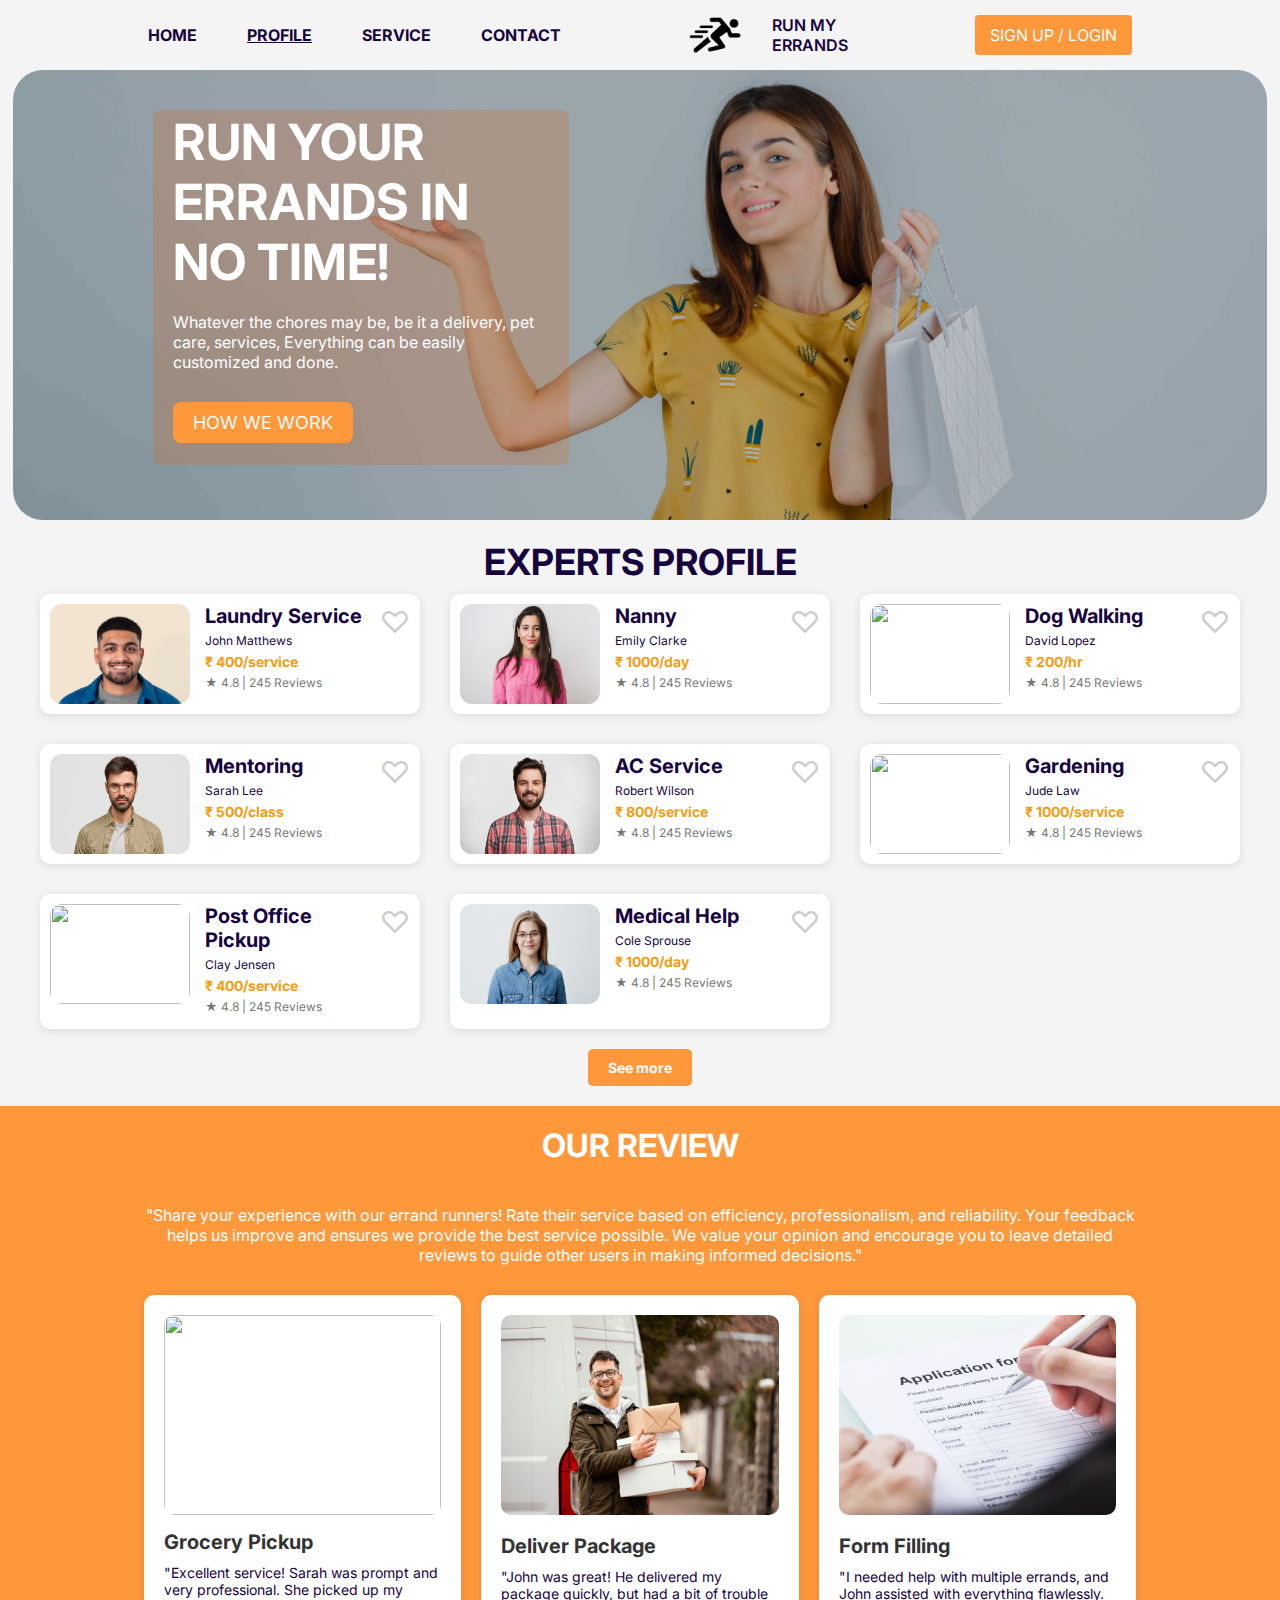
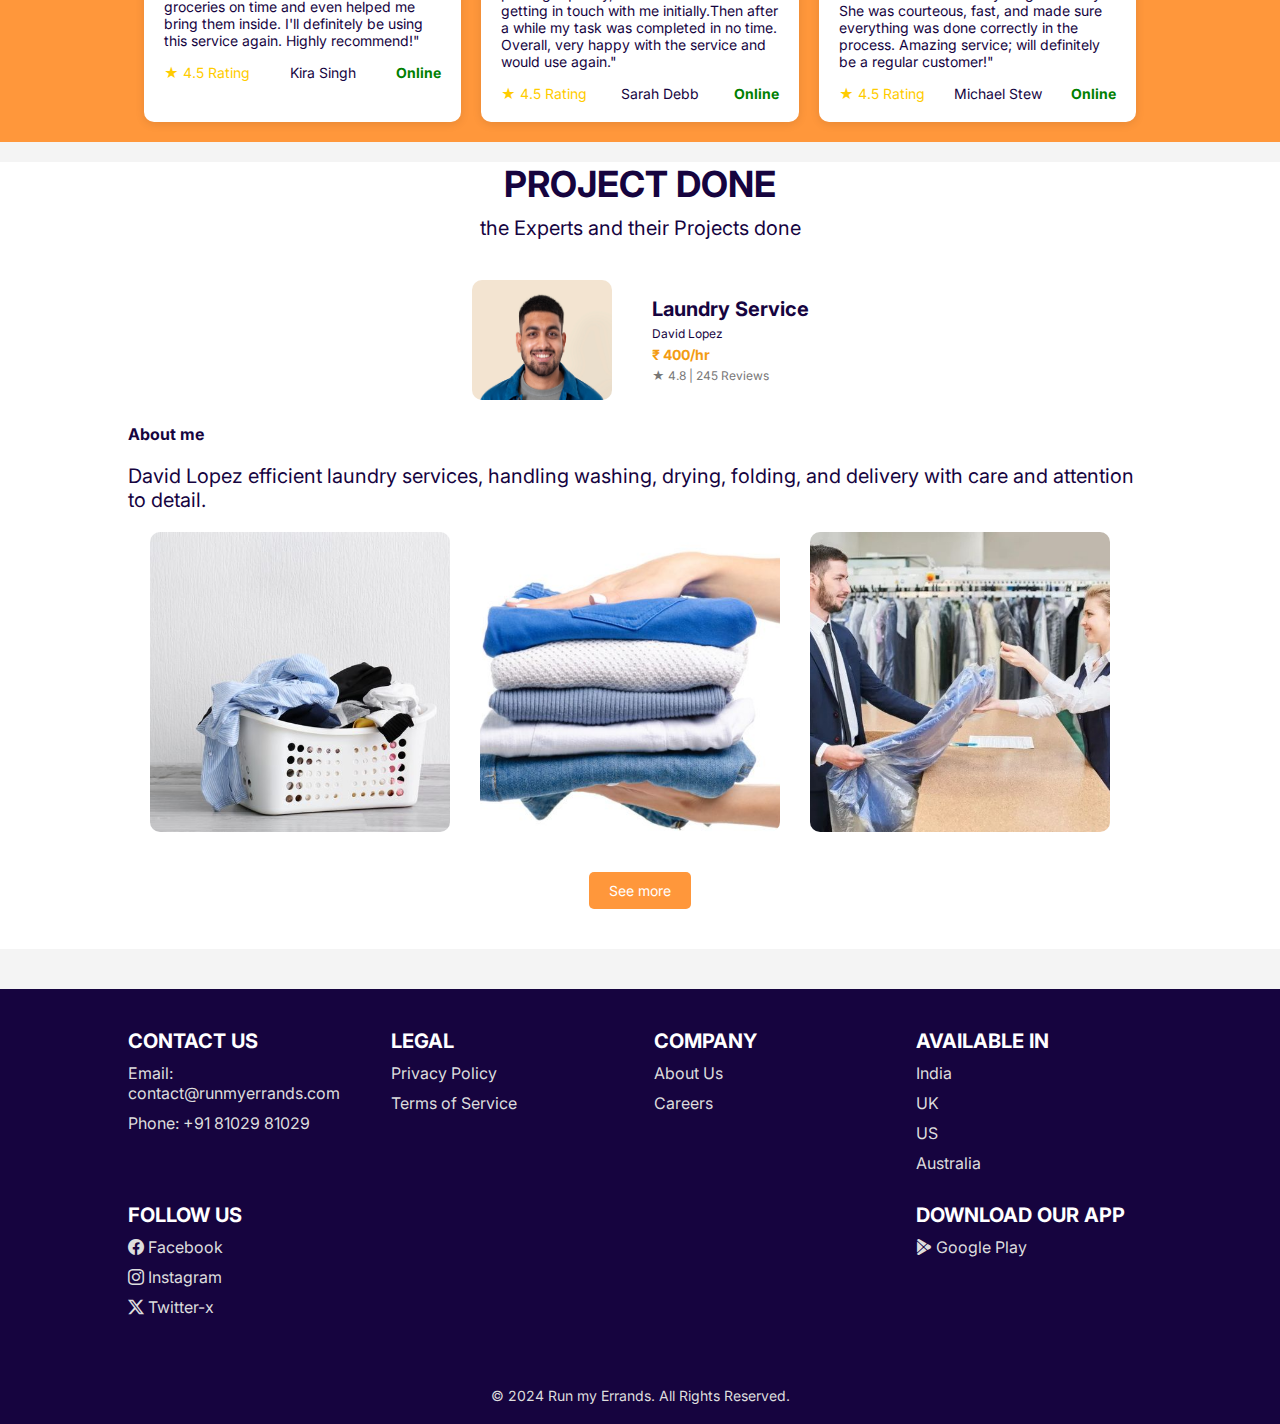
==== commit 7948c901: "review" ====
--- a/profile.html
+++ b/profile.html
@@ -20,7 +20,7 @@
                     <label for="menu-toggle" class="hamburger">☰</label>
                     <ul>
                         <li><a href="./index.html">HOME</a></li>
-                        <li><a href="./profile.html"class="active">PROFILE</a></li>
+                        <li><a href="./profile.html" class="active">PROFILE</a></li>
                         <li><a href="./service.html">SERVICE</a></li>
                         <li><a href="./index.html#gallery">CONTACT</a></li>
                     </ul>
@@ -181,7 +181,7 @@
                             <img src="./images/profile-photos/delivery.jpg">
                             <h3>Deliver Package</h3>
                             <p>"John was great! He delivered my package quickly, but had a bit of trouble getting in
-                                touch with me initially. Overall, very happy with the service and would use again."</p>
+                                touch with me initially.Then after a while my task was completed in no time. Overall, very happy with the service and would use again."</p>
                             <div class="review-footer">
                                 <span class="rating">★ 4.5 Rating</span>
                                 <span>Sarah Debb</span>
@@ -245,64 +245,65 @@
         </div>
     </section>
 
-        <!-- Footer Section -->
-        <footer class="footer">
-            <div class="footer-container">
-                <div class="footer-section contact-us">
-                    <h3>CONTACT US</h3>
-                    <a href="mailto:jayanandhini1601@gmail.com" target="_blank"class="contact">Email: contact@runmyerrands.com</a>
-                    <a href="tel:+917339292058" class="contact">Phone: +91 81029 81029</a>
-                </div>
-    
-                <div class="footer-section legal">
-                    <h3>LEGAL</h3>
-                    <ul>
-                        <li><a href="#">Privacy Policy</a></li>
-                        <li><a href="#">Terms of Service</a></li>
-                    </ul>
-                </div>
-    
-                <div class="footer-section company">
-                    <h3>COMPANY</h3>
-                    <ul>
-                        <li><a href="#">About Us</a></li>
-                        <li><a href="#">Careers</a></li>
-                    </ul>
-                </div>
-    
-                <div class="footer-section available-in">
-                    <h3>AVAILABLE IN</h3>
-                    <a href="#" class="country">India</a>
-                    <a href="#" class="country">UK</a>
-                    <a href="#" class="country">US</a>
-                    <a href="#" class="country">Australia</a>
-                </div>
-    
-                <div class="footer-section social-links">
-                    <h3>FOLLOW US</h3>
-                    <a href="https://www.facebook.com/" target="_blank" class="social-icon"><i class="bi bi-facebook"></i>
-                        Facebook</a>
-                    <a href="https://www.instagram.com/" target="_blank" class="social-icon"><i class="bi bi-instagram"></i>
-                        Instagram</a>
-                    <a href="https://x.com/" target="_blank" class="social-icon"><i class="bi bi-twitter-x"></i>
-                        Twitter-x</a>
-                </div>
-    
-                <div class="footer-section download-links">
-                    <h3>DOWNLOAD OUR APP</h3>
-                    <a href="https://r.search.yahoo.com/_ylt=AwrKHAWwHWtn9AIAH6S7HAx.;_ylu=Y29sbwNzZzMEcG9zAzEEdnRpZAMEc2VjA3Ny/RV=2/RE=1736282801/RO=10/RU=https%3a%2f%2fplay.google.com%2f/RK=2/RS=LiY57EEKbMz_Dxvr5HubxwQuwfU-"
-                        target="_blank" class="store-link">
-                        <i class="bi bi-google-play"></i>
-                        Google Play
-                    </a>
-                </div>
-            </div>
-    
-            <!-- Copyright Section -->
-            <div class="footer-bottom">
-                <p>© 2024 Run my Errands. All Rights Reserved.</p>
-            </div>
-        </footer>
+    <!-- Footer Section -->
+    <footer class="footer">
+        <div class="footer-container">
+            <div class="footer-section contact-us">
+                <h3>CONTACT US</h3>
+                <a href="mailto:jayanandhini1601@gmail.com" target="_blank" class="contact">Email:
+                    contact@runmyerrands.com</a>
+                <a href="tel:+917339292058" class="contact">Phone: +91 81029 81029</a>
+            </div>
+
+            <div class="footer-section legal">
+                <h3>LEGAL</h3>
+                <ul>
+                    <li><a href="#">Privacy Policy</a></li>
+                    <li><a href="#">Terms of Service</a></li>
+                </ul>
+            </div>
+
+            <div class="footer-section company">
+                <h3>COMPANY</h3>
+                <ul>
+                    <li><a href="#">About Us</a></li>
+                    <li><a href="#">Careers</a></li>
+                </ul>
+            </div>
+
+            <div class="footer-section available-in">
+                <h3>AVAILABLE IN</h3>
+                <a href="#" class="country">India</a>
+                <a href="#" class="country">UK</a>
+                <a href="#" class="country">US</a>
+                <a href="#" class="country">Australia</a>
+            </div>
+
+            <div class="footer-section social-links">
+                <h3>FOLLOW US</h3>
+                <a href="https://www.facebook.com/" target="_blank" class="social-icon"><i class="bi bi-facebook"></i>
+                    Facebook</a>
+                <a href="https://www.instagram.com/" target="_blank" class="social-icon"><i class="bi bi-instagram"></i>
+                    Instagram</a>
+                <a href="https://x.com/" target="_blank" class="social-icon"><i class="bi bi-twitter-x"></i>
+                    Twitter-x</a>
+            </div>
+
+            <div class="footer-section download-links">
+                <h3>DOWNLOAD OUR APP</h3>
+                <a href="https://r.search.yahoo.com/_ylt=AwrKHAWwHWtn9AIAH6S7HAx.;_ylu=Y29sbwNzZzMEcG9zAzEEdnRpZAMEc2VjA3Ny/RV=2/RE=1736282801/RO=10/RU=https%3a%2f%2fplay.google.com%2f/RK=2/RS=LiY57EEKbMz_Dxvr5HubxwQuwfU-"
+                    target="_blank" class="store-link">
+                    <i class="bi bi-google-play"></i>
+                    Google Play
+                </a>
+            </div>
+        </div>
+
+        <!-- Copyright Section -->
+        <div class="footer-bottom">
+            <p>© 2024 Run my Errands. All Rights Reserved.</p>
+        </div>
+    </footer>
 
 
 </body>
--- a/css/profile.css
+++ b/css/profile.css
@@ -842,7 +842,7 @@
 /* About expert starts */
 
 .projects {
-  /* background-color: pink; */
+  background-color: white;
   margin-top: 20px;
   display: flex;
   flex-direction: column;
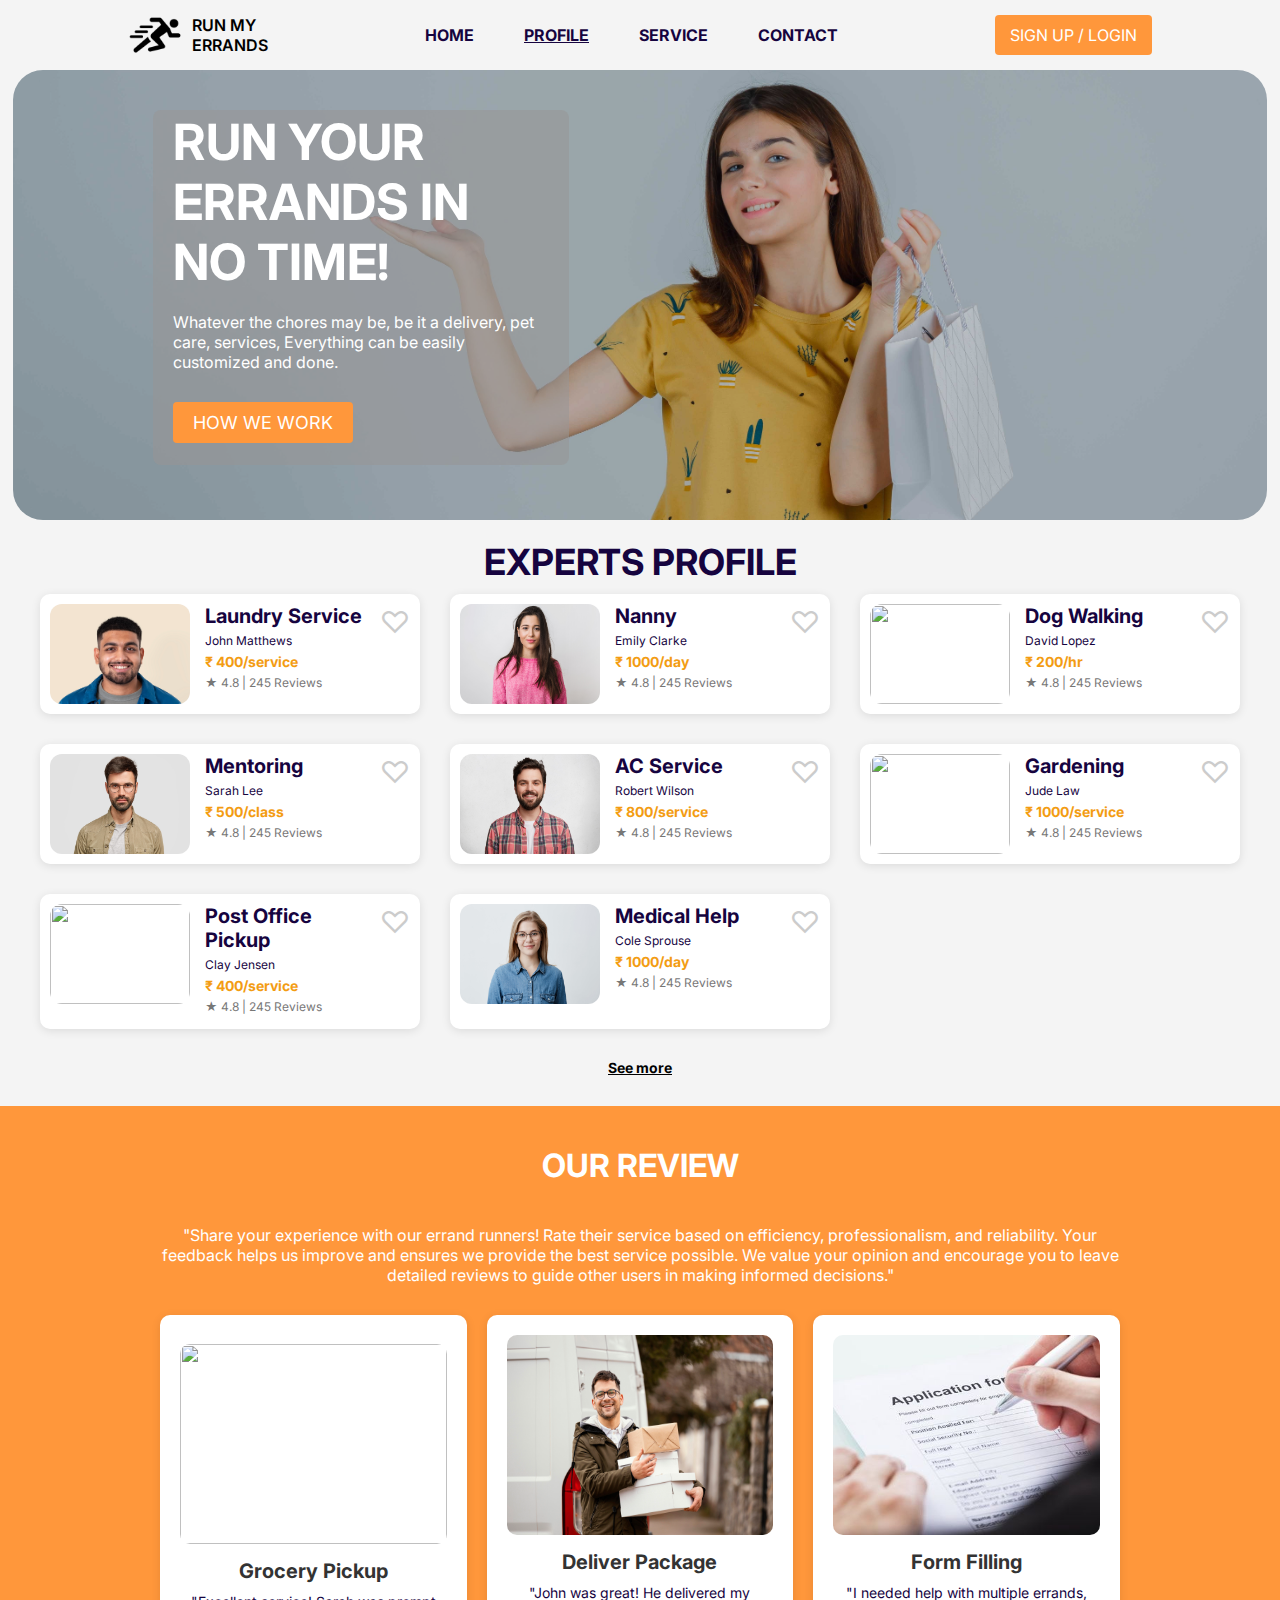
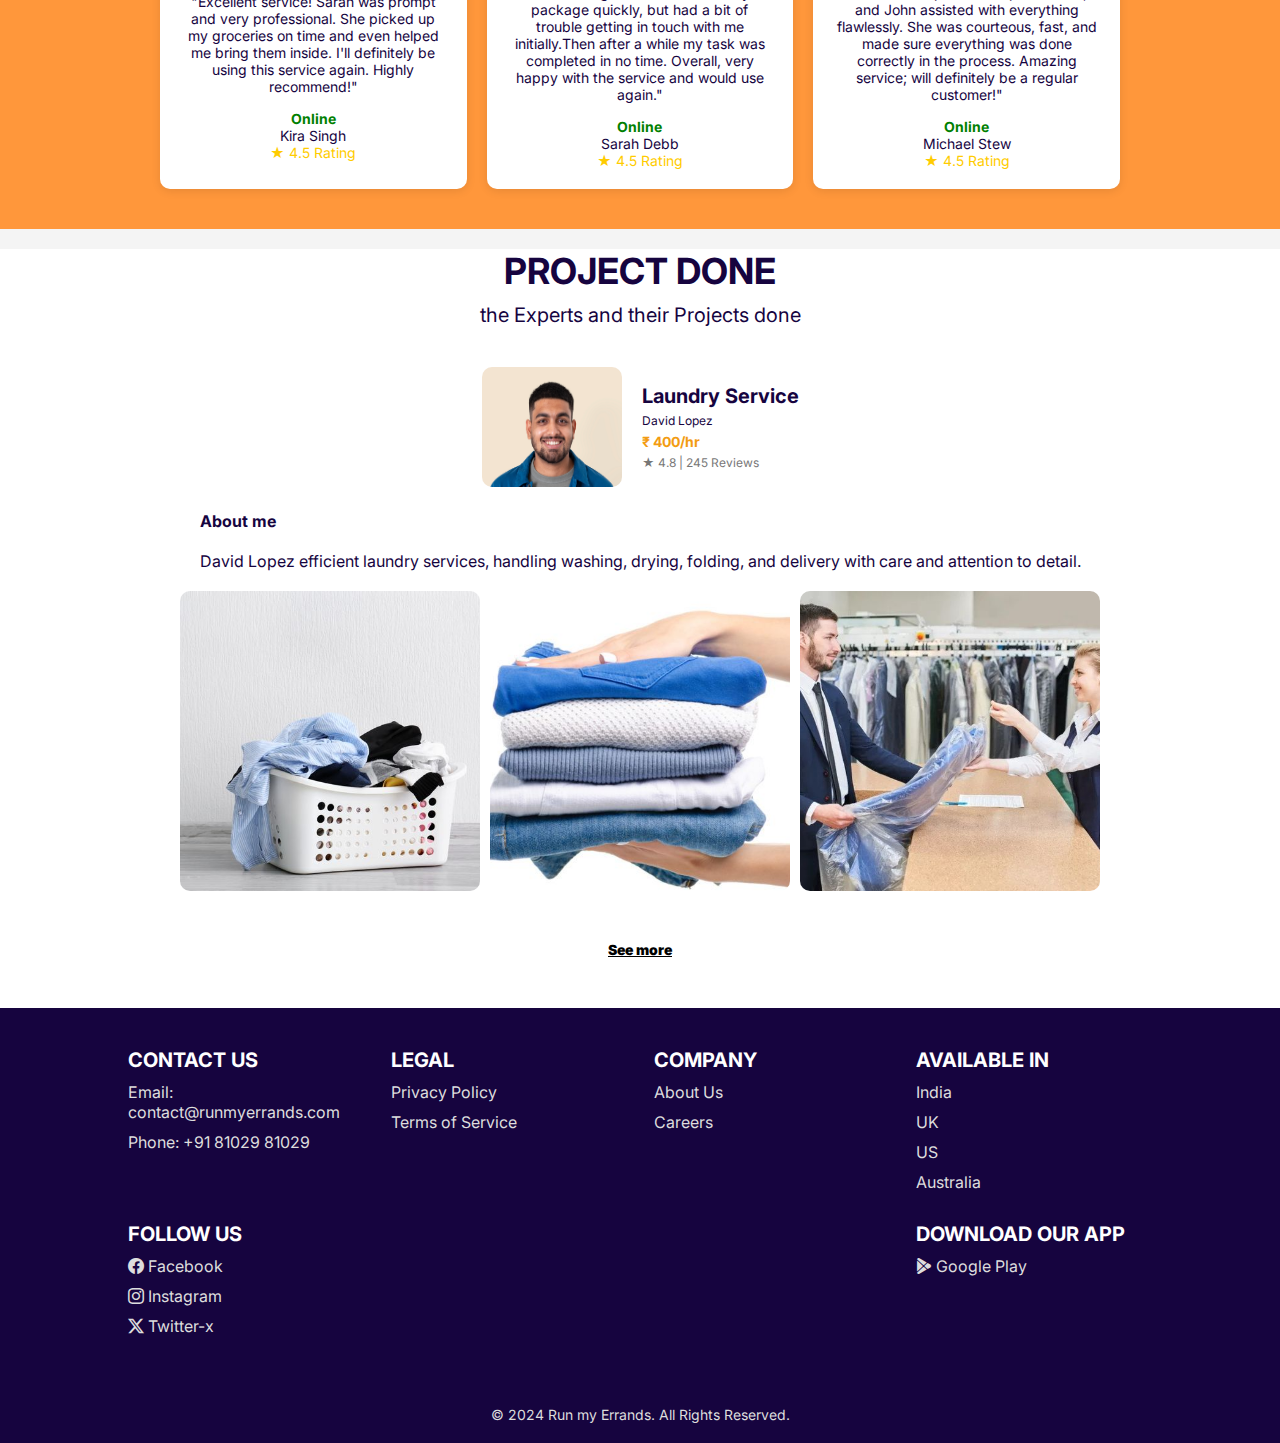
==== commit df465871: "final output" ====
--- a/profile.html
+++ b/profile.html
@@ -4,7 +4,8 @@
 <head>
     <meta charset="UTF-8">
     <meta name="viewport" content="width=device-width, initial-scale=1.0">
-    <title>Responsive Website</title>
+    <title>Profile - Run my Errands</title>
+    <link rel="icon" type="image/x-icon" href="./images/logo.png">
     <link rel="stylesheet" href="https://cdn.jsdelivr.net/npm/bootstrap-icons@1.11.3/font/bootstrap-icons.min.css">
     <link rel="stylesheet" href="./css/profile.css">
 </head>
@@ -15,6 +16,10 @@
     <header>
         <nav class="navbar">
             <div class="container-wrapper">
+                <div class="logo">
+                    <a href="#">RUN MY<br>ERRANDS</a>
+                    <img src="./images/logo.png" alt="logo">
+                </div>
                 <div class="navwrapper">
                     <input type="checkbox" id="menu-toggle" class="menu-toggle" />
                     <label for="menu-toggle" class="hamburger">☰</label>
@@ -24,19 +29,15 @@
                         <li><a href="./service.html">SERVICE</a></li>
                         <li><a href="./index.html#gallery">CONTACT</a></li>
                     </ul>
-                    <div class="logo">
-                        <a href="#">RUN MY<br>ERRANDS</a>
-                        <img src="./images/logo.png" alt="logo">
-                    </div>
-                    <!-- <ul class="nav-links">
+                </div>
+                <!-- <ul class="nav-links">
                     <li><a href="index.html">HOME</a></li>
                     <li><a href="profile.html">PROFILE</a></li>
                     <li><a href="#services" class="active">SERVICES</a></li>
                     <li><a href="#contact">CONTACT</a></li>
                 </ul> -->
-                    <div class="button-container">
-                        <button>SIGN UP / LOGIN</button>
-                    </div>
+                <div class="button-container">
+                    <button>SIGN UP / LOGIN</button>
                 </div>
             </div>
         </nav>
@@ -50,7 +51,7 @@
                 <p>Whatever the chores may be, be it a delivery, pet care, services, Everything can be easily customized
                     and done.</p>
                 <div class="button">
-                    <a href="#profile" class="btn-primary">HOW WE WORK</a>
+                    <a href="./index.html#services" class="btn-primary">HOW WE WORK</a>
                 </div>
             </div>
         </div>
@@ -181,7 +182,8 @@
                             <img src="./images/profile-photos/delivery.jpg">
                             <h3>Deliver Package</h3>
                             <p>"John was great! He delivered my package quickly, but had a bit of trouble getting in
-                                touch with me initially.Then after a while my task was completed in no time. Overall, very happy with the service and would use again."</p>
+                                touch with me initially.Then after a while my task was completed in no time. Overall,
+                                very happy with the service and would use again."</p>
                             <div class="review-footer">
                                 <span class="rating">★ 4.5 Rating</span>
                                 <span>Sarah Debb</span>
@@ -291,7 +293,7 @@
 
             <div class="footer-section download-links">
                 <h3>DOWNLOAD OUR APP</h3>
-                <a href="https://r.search.yahoo.com/_ylt=AwrKHAWwHWtn9AIAH6S7HAx.;_ylu=Y29sbwNzZzMEcG9zAzEEdnRpZAMEc2VjA3Ny/RV=2/RE=1736282801/RO=10/RU=https%3a%2f%2fplay.google.com%2f/RK=2/RS=LiY57EEKbMz_Dxvr5HubxwQuwfU-"
+                <a href="https://play.google.com/store/games?device=windows"
                     target="_blank" class="store-link">
                     <i class="bi bi-google-play"></i>
                     Google Play
--- a/css/profile.css
+++ b/css/profile.css
@@ -19,7 +19,7 @@
   display: flex;
   align-items: center;
   justify-content: center;
-  /* background-color: #e65c00; */
+  /* background-color: lavender; */
   transition: background-color 0.5s ease;
 }
 
@@ -33,13 +33,13 @@
 }
 
 .navwrapper {
-  width: 100%;
+  /* width: 100%; */
   height: 100%;
   /* background-color: antiquewhite; */
   display: flex;
-  justify-content: space-between;
-  align-items: center;
-  position: relative;
+  justify-content: center;
+  align-items: center;
+  /* position: relative; */
   padding: 0 20px;
 }
 
@@ -51,7 +51,7 @@
 }
 
 .navbar .logo a {
-  color: rgb(22, 4, 63);
+  color: black;
   font-size: 16px;
   text-decoration: none;
   order: 1;
@@ -76,7 +76,7 @@
 }
 
 .navwrapper ul li a {
-  text-decoration: none;
+  text-decoration:none;
   color: rgb(22, 4, 63);
   font-weight: bold;
   font-size: 16px;
@@ -95,6 +95,7 @@
   border-radius: 8px;
   transition: all 0.5s ease;
 }
+
 .navbar .container-wrapper .button-container button {
   padding: 10px 15px;
   background-color: rgb(255, 151, 59);
@@ -116,11 +117,11 @@
 }
 
 .menu-toggle {
-  display: none;
+  display: none; 
 }
 
 .hamburger {
-  display: none;
+  display: none; 
   font-size: 24px;
   cursor: pointer;
   color: rgb(22, 4, 63);
@@ -130,72 +131,104 @@
 
 /* Navbar Media query starts  */
 @media (max-width: 980px) {
+
   .navwrapper ul {
-    display: none;
-    flex-direction: column;
-    position: absolute;
-    top: 90px;
-    right: 0;
-    background-color: rgb(255, 151, 59);
-    width: 100%;
-    box-shadow: 0 2px 4px rgba(0, 0, 0, 0.1);
-    transition: all 0.5s ease;
+      display: none;
+      flex-direction: column;
+      position: absolute;
+      top: 70px;
+      right: 0px;
+      background-color: rgb(255, 151, 59);
+      /* border-radius: 8px; */
+      width: 100%;
+      /* transform: scale(1.05); */
+      /* box-shadow: 0 8px 15px rgb(184, 197, 2); */
+      transition: all 0.5s ease;
   }
 
   .menu-toggle:checked+.hamburger+ul {
-    display: flex;
+      display: flex;
+      row-gap: 20px;
+      padding: 40px;
+      /* transform: scale(1.05); */
+      /* box-shadow: 0 8px 15px rgba(0, 0, 0, 0.2); */
+      /* transition-duration: 0.7s; */
   }
 
   .hamburger {
-    display: block;
+      /* order: 3; */
+      display: block;
+  }
+
+  .logo {
+      order: 2;
   }
 
   .navwrapper ul li {
-    text-align: center;
-    padding: 10px 0;
+      text-align: center;
+      padding: 10px 0;
+      gap: 30px;
+      font-size: 30px;
+      /* background-color: beige; */
   }
 
   .navwrapper ul li a {
-    font-size: 14px;
+      font-size: 16px;
+      /* background-color: blueviolet; */
+  }
+
+  .button-container {
+      order: 3;
   }
 
   .navbar .container-wrapper .button-container button {
-    font-size: 14px;
-    padding: 8px 12px;
+      font-size: 14px;
+      padding: 8px 12px;
+      /* order: 3; */
   }
 }
 
 @media (max-width: 600px) {
   .navwrapper ul li a {
-    font-size: 12px;
+      font-size: 16px;
   }
 
   .navbar .container-wrapper .button-container button {
-    font-size: 12px;
-    padding: 6px 10px;
+      font-size: 12px;
+      padding: 6px 10px;
+  }
+}
+
+@media (max-width: 510px) {
+  .navwrapper ul li a {
+      font-size: 16px;
+  }
+
+  .navbar .container-wrapper .button-container button {
+      font-size: 10px;
+      padding: 8px 6px;
   }
 
   .navbar .logo a {
-    font-size: 12px;
-  }
-
-  @media (max-width: 510px) {
-    .navwrapper ul li a {
-      font-size: 10px;
-    }
-
-    .navbar .container-wrapper .button-container button {
-      font-size: 10px;
-      padding: 4px 6px;
-    }
-
-    .navbar .logo img {
       display: none;
-    }
-
-  }
-}
-
+  }
+
+}
+
+@media (max-width: 500px) {
+  .navbar .container-wrapper .logo img {
+      height: 34px;
+      width: 34px;
+  }
+  .navwrapper ul li{
+      /* align-items: left; */
+      /* justify-content: start; */
+      /* background-color: aquamarine; */
+      padding: 0;
+      position: relative;
+      left: 40px;
+  }
+}
 /* Navbar Media query ends  */
 
 /* Heroic banner starts */
@@ -231,7 +264,7 @@
   padding: 20px;
   margin-left: 140px;
   margin-top: 40px;
-  background-color: rgb(230, 92, 0, 0.2);
+  background-color:rgba(151, 149, 149, 0.55);
   border-radius: 8px;
   /* background-color: yellowgreen;*/
   /*filter: blur(2px);*/
@@ -278,7 +311,7 @@
   color: white;
   text-decoration: none;
   font-size: 18px;
-  border-radius: 8px;
+  border-radius: 4px;
 }
 
 #hero .btn-primary:hover {
@@ -304,8 +337,16 @@
 }
 
 @media screen and (max-width: 530px) {
+
+  #hero .hero-container-wrapper {
+    /* background-color: aquamarine; */
+    display: flex;
+    align-items: center;
+    justify-content: center;
+}
+
   #hero .hero-container-wrapper .hero-content {
-      width: 80%;
+      width: 50%;
       margin-left: 20px;
       margin-top: 20px;
   }
@@ -417,34 +458,16 @@
   display: inline-block;
   padding: 10px 20px;
   font-size: 14px;
-  color: #ffffff;
-  background-color: rgb(255, 151, 59);
-  border-radius: 5px;
-  text-decoration: none;
-}
-
-.see-more a:hover {
+  color: black;
+  /* background-color: rgb(255, 151, 59);*/
+  /* border-radius: 5px; */
+  text-decoration: underline; 
+}
+
+/* .see-more a:hover {
   background-color: #d35400;
-}
-
-/* .arrow-left,
-  .arrow-right {
-      font-size: 2rem;
-      color: #333;
-      cursor: pointer;
-      position: absolute;
-      top: 50%;
-      transform: translateY(-50%);
-      z-index: 10;
-  }
-
-  .arrow-left {
-      left: 10px;
-  }
-
-  .arrow-right {
-      right: 10px;
-  } */
+} */
+
 /* Expert section ends */
 
 /* expert section media query */
@@ -555,8 +578,8 @@
 
 @media (max-width: 480px) {
   .expert-card img {
-    width: 140px;
-    height: 100px;
+    width: auto;
+    height: 70px;
   }
 
   .see-more a {
@@ -583,7 +606,7 @@
   display: flex;
   align-items: center;
   justify-content: center;
-  padding: 20px;
+  padding: 40px;
 }
 
 .reviews h2 {
@@ -619,6 +642,9 @@
   font-size: 16px;
   margin-bottom: 30px;
   color: white;
+  /* display: flex;
+  align-items: center;
+  justify-content: center; */
 }
 
 .review-cards {
@@ -627,6 +653,7 @@
   gap: 20px;
   max-width: 1200px;
   margin: 0 auto;
+  justify-content: center;
 }
 
 .review-card {
@@ -635,6 +662,10 @@
   border-radius: 10px;
   box-shadow: 0 2px 10px rgba(0, 0, 0, 0.1);
   text-align: left;
+  display: flex;
+  flex-direction: column;
+  align-items: center;
+  justify-content: center;
 }
 
 .review-card img {
@@ -654,10 +685,15 @@
   font-size: 14px;
   color: rgb(22, 4, 63);
   margin-bottom: 15px;
+  background-color: white;
+  /* display: flex; */
+  /* align-items: center; */
+  text-align: center;
 }
 
 .review-footer {
   display: flex;
+  flex-direction: column-reverse;
   justify-content: space-between;
   align-items: center;
   font-size: 14px;
@@ -673,11 +709,11 @@
   font-weight: bold;
 }
 
-img {
-  width: 200px;
+/* .review-cards img{
+  width: auto;
   height: 180px;
   margin-right: 20px;
-}
+} */
 
 /* Arrows styling */
 .arrow-left,
@@ -719,7 +755,7 @@
   }
 
   .review-cards {
-    grid-template-columns: repeat(2, 1fr);
+    grid-template-columns: repeat(3, 1fr);
   }
 
   .review-card h3 {
@@ -736,7 +772,7 @@
     font-size: 12px;
   }
 
-  img {
+  .review-card img {
     width: 150px;
     height: 130px;
   }
@@ -762,16 +798,24 @@
 
   .review-card {
     padding: 15px;
+    /* background-color: aqua; */
+    display: flex;
+    flex-direction: column;
+    align-items: center;
+    justify-content: center;
+  }
+  .review-card p{
+    text-align: center;
   }
 
   .review-card img {
-    width: auto;
-    height: 200px;
+    width: 150px;
+    height: 130px;
   }
 
   .review-footer {
     flex-direction: column;
-    align-items: flex-start;
+    align-items: center;
     font-size: 12px;
   }
 
@@ -939,7 +983,7 @@
 }
 
 .about p {
-  font-sirgb(22, 4, 63);
+  font-size: 16px;
 }
 
 .see-more {
@@ -974,15 +1018,16 @@
   display: inline-block;
   padding: 10px 20px;
   font-size: 14px;
-  color: #ffffff;
-  background-color: rgb(255, 151, 59);
-  border-radius: 5px;
-  text-decoration: none;
-}
-
-.see-more-about a:hover {
+  color: black;
+  font-weight: 900;
+  /* background-color: rgb(255, 151, 59); */
+  /* border-radius: 5px; */
+  text-decoration: underline;
+}
+
+/* .see-more-about a:hover {
   background-color: #d35400;
-}
+} */
 
 /* About experts ends */
 /* About expert media query starts */
@@ -1057,6 +1102,12 @@
 }
 
 @media (max-width: 480px) {
+  /* .projects{
+    background-color: #ffcc00;
+  }
+  .expert-container{
+    background-color: #777;
+  } */
   .projects h1 {
     font-size: 28px;
   }
@@ -1106,7 +1157,7 @@
   background-color:rgb(22, 4, 63);
   color: #fff;
   /* padding: 40px 20px; */
-  margin-top: 40px;
+  /* margin-top: 40px; */
   font-size: 16px;
   display: flex;
   flex-direction: column;
